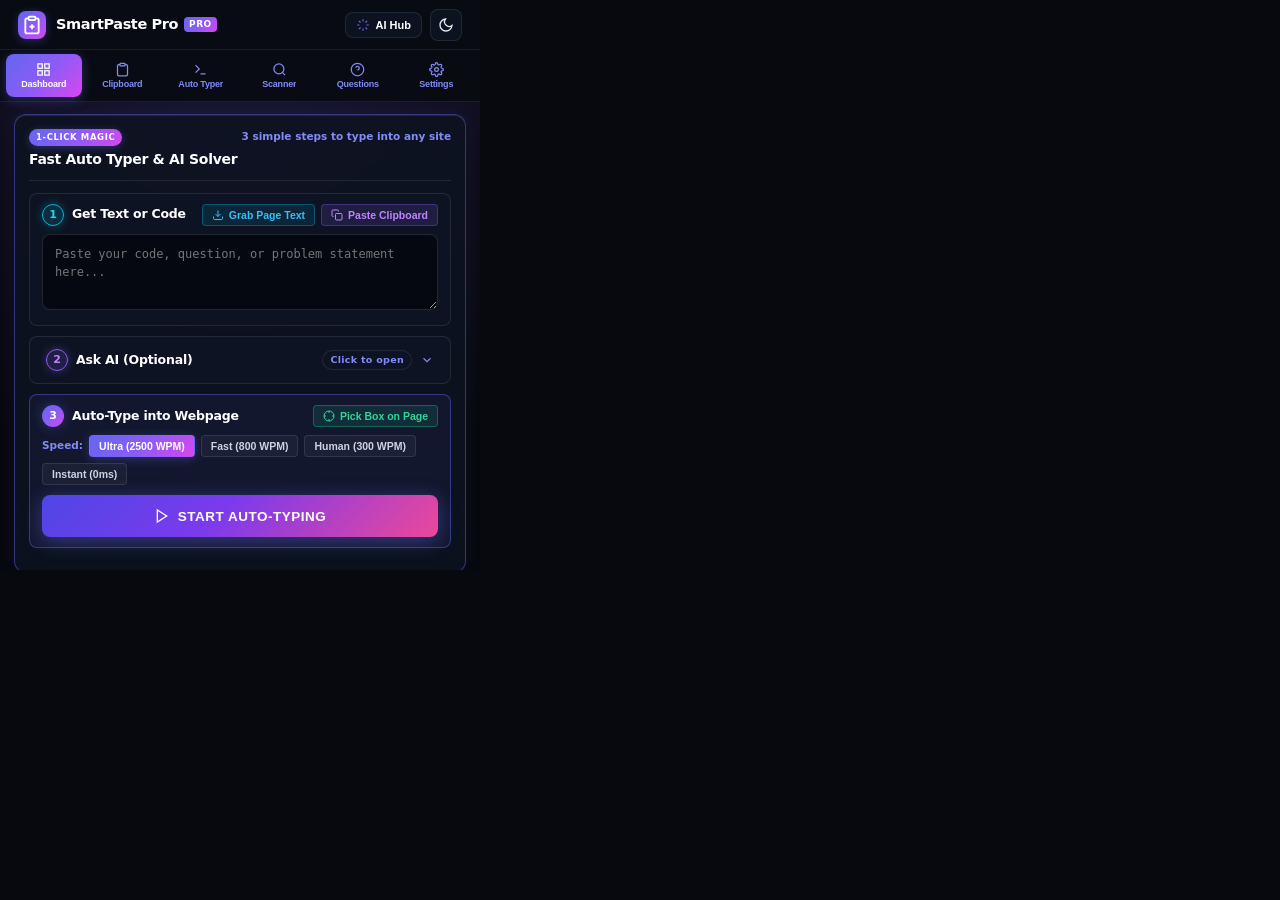
==== popup/popup.html @ 09a531d9 "style: complete UI color overhaul eliminating dull gray with luxury obsidian & cyberpunk glass" ====
<!DOCTYPE html>
<html lang="en" data-theme="dark">
<head>
  <meta charset="UTF-8">
  <meta name="viewport" content="width=device-width, initial-scale=1.0">
  <title>SmartPaste Pro</title>
  <link rel="stylesheet" href="popup.css">
</head>
<body>
  <div class="app-container">
    <!-- Header -->
    <header class="app-header">
      <div class="header-brand">
        <div class="brand-icon">
          <svg width="20" height="20" viewBox="0 0 24 24" fill="none" stroke="currentColor" stroke-width="2">
            <path d="M16 4h2a2 2 0 0 1 2 2v14a2 2 0 0 1-2 2H6a2 2 0 0 1-2-2V6a2 2 0 0 1 2-2h2"/>
            <rect x="8" y="2" width="8" height="4" rx="1" ry="1"/>
            <line x1="12" y1="11" x2="12" y2="17"/>
            <line x1="9" y1="14" x2="15" y2="14"/>
          </svg>
        </div>
        <span class="brand-name">SmartPaste Pro</span>
      </div>
      <div class="header-right-actions">
        <button class="ai-hub-header-btn" id="headerAIBtn" title="AI Assistant (ChatGPT · Claude · Gemini)">
          <svg width="14" height="14" viewBox="0 0 24 24" fill="none" stroke="currentColor" stroke-width="2">
            <path d="M12 2v4M12 18v4M4.93 4.93l2.83 2.83M16.24 16.24l2.83 2.83M2 12h4M18 12h4M4.93 19.07l2.83-2.83M16.24 7.76l2.83-2.83"/>
          </svg>
          <span>AI Hub</span>
        </button>
        <button class="theme-toggle" id="themeToggle" title="Toggle theme">
          <svg class="icon-moon" width="16" height="16" viewBox="0 0 24 24" fill="none" stroke="currentColor" stroke-width="2">
            <path d="M21 12.79A9 9 0 1 1 11.21 3 7 7 0 0 0 21 12.79z"/>
          </svg>
          <svg class="icon-sun" width="16" height="16" viewBox="0 0 24 24" fill="none" stroke="currentColor" stroke-width="2" style="display:none">
            <circle cx="12" cy="12" r="5"/><line x1="12" y1="1" x2="12" y2="3"/><line x1="12" y1="21" x2="12" y2="23"/>
            <line x1="4.22" y1="4.22" x2="5.64" y2="5.64"/><line x1="18.36" y1="18.36" x2="19.78" y2="19.78"/>
            <line x1="1" y1="12" x2="3" y2="12"/><line x1="21" y1="12" x2="23" y2="12"/>
            <line x1="4.22" y1="19.78" x2="5.64" y2="18.36"/><line x1="18.36" y1="5.64" x2="19.78" y2="4.22"/>
          </svg>
        </button>
      </div>
    </header>

    <!-- Navigation -->
    <nav class="app-nav">
      <button class="nav-btn active" data-section="dashboard">
        <svg width="16" height="16" viewBox="0 0 24 24" fill="none" stroke="currentColor" stroke-width="2">
          <rect x="3" y="3" width="7" height="7"/><rect x="14" y="3" width="7" height="7"/>
          <rect x="14" y="14" width="7" height="7"/><rect x="3" y="14" width="7" height="7"/>
        </svg>
        <span>Dashboard</span>
      </button>
      <button class="nav-btn" data-section="clipboard">
        <svg width="16" height="16" viewBox="0 0 24 24" fill="none" stroke="currentColor" stroke-width="2">
          <path d="M16 4h2a2 2 0 0 1 2 2v14a2 2 0 0 1-2 2H6a2 2 0 0 1-2-2V6a2 2 0 0 1 2-2h2"/>
          <rect x="8" y="2" width="8" height="4" rx="1" ry="1"/>
        </svg>
        <span>Clipboard</span>
      </button>
      <button class="nav-btn" data-section="typing">
        <svg width="16" height="16" viewBox="0 0 24 24" fill="none" stroke="currentColor" stroke-width="2">
          <polyline points="4 17 10 11 4 5"/><line x1="12" y1="19" x2="20" y2="19"/>
        </svg>
        <span>Auto Typer</span>
      </button>
      <button class="nav-btn" data-section="scanner">
        <svg width="16" height="16" viewBox="0 0 24 24" fill="none" stroke="currentColor" stroke-width="2">
          <circle cx="11" cy="11" r="8"/><line x1="21" y1="21" x2="16.65" y2="16.65"/>
        </svg>
        <span>Scanner</span>
      </button>
      <button class="nav-btn" data-section="questions">
        <svg width="16" height="16" viewBox="0 0 24 24" fill="none" stroke="currentColor" stroke-width="2">
          <circle cx="12" cy="12" r="10"/>
          <path d="M9.09 9a3 3 0 0 1 5.83 1c0 2-3 3-3 3"/><line x1="12" y1="17" x2="12.01" y2="17"/>
        </svg>
        <span>Questions</span>
      </button>
      <button class="nav-btn" data-section="settings">
        <svg width="16" height="16" viewBox="0 0 24 24" fill="none" stroke="currentColor" stroke-width="2">
          <circle cx="12" cy="12" r="3"/>
          <path d="M19.4 15a1.65 1.65 0 0 0 .33 1.82l.06.06a2 2 0 0 1 0 2.83 2 2 0 0 1-2.83 0l-.06-.06a1.65 1.65 0 0 0-1.82-.33 1.65 1.65 0 0 0-1 1.51V21a2 2 0 0 1-2 2 2 2 0 0 1-2-2v-.09A1.65 1.65 0 0 0 9 19.4a1.65 1.65 0 0 0-1.82.33l-.06.06a2 2 0 0 1-2.83 0 2 2 0 0 1 0-2.83l.06-.06A1.65 1.65 0 0 0 4.68 15a1.65 1.65 0 0 0-1.51-1H3a2 2 0 0 1-2-2 2 2 0 0 1 2-2h.09A1.65 1.65 0 0 0 4.6 9a1.65 1.65 0 0 0-.33-1.82l-.06-.06a2 2 0 0 1 0-2.83 2 2 0 0 1 2.83 0l.06.06A1.65 1.65 0 0 0 9 4.68a1.65 1.65 0 0 0 1-1.51V3a2 2 0 0 1 2-2 2 2 0 0 1 2 2v.09a1.65 1.65 0 0 0 1 1.51 1.65 1.65 0 0 0 1.82-.33l.06-.06a2 2 0 0 1 2.83 0 2 2 0 0 1 0 2.83l-.06.06A1.65 1.65 0 0 0 19.4 9a1.65 1.65 0 0 0 1.51 1H21a2 2 0 0 1 2 2 2 2 0 0 1-2 2h-.09a1.65 1.65 0 0 0-1.51 1z"/>
        </svg>
        <span>Settings</span>
      </button>
    </nav>

    <!-- Main Content -->
    <main class="app-main">

      <!-- ─── DASHBOARD ─── -->
      <section class="section active" id="section-dashboard">
        <!-- ─── 1-CLICK MAGIC WORKFLOW ─── -->
        <div class="card easy-flow-card">
          <div class="easy-flow-header">
            <div class="easy-flow-title">
              <span class="easy-flow-badge">1-CLICK MAGIC</span>
              <h3>Fast Auto Typer &amp; AI Solver</h3>
            </div>
            <span class="easy-flow-hint">3 simple steps to type into any site</span>
          </div>

          <!-- STEP 1: INPUT -->
          <div class="easy-step">
            <div class="easy-step-top">
              <div class="easy-step-label">
                <span class="easy-step-num easy-step-num--1">1</span>
                <span class="easy-step-heading">Get Text or Code</span>
              </div>
              <div class="easy-step-tools">
                <button type="button" class="btn-step-tool btn-step-tool--grab" id="easyGrabBtn" title="Grab question or selected text from webpage">
                  <svg width="12" height="12" viewBox="0 0 24 24" fill="none" stroke="currentColor" stroke-width="2">
                    <path d="M21 15v4a2 2 0 0 1-2 2H5a2 2 0 0 1-2-2v-4"/><polyline points="7 10 12 15 17 10"/><line x1="12" y1="15" x2="12" y2="3"/>
                  </svg>
                  <span>Grab Page Text</span>
                </button>
                <button type="button" class="btn-step-tool btn-step-tool--paste" id="easyPasteClipBtn" title="Paste text from clipboard">
                  <svg width="12" height="12" viewBox="0 0 24 24" fill="none" stroke="currentColor" stroke-width="2">
                    <rect x="9" y="9" width="13" height="13" rx="2" ry="2"/><path d="M5 15H4a2 2 0 0 1-2-2V4a2 2 0 0 1 2-2h9a2 2 0 0 1 2 2v1"/>
                  </svg>
                  <span>Paste Clipboard</span>
                </button>
              </div>
            </div>
            <textarea class="textarea easy-flow-textarea" id="easyTextInput" placeholder="Paste your code, question, or problem statement here..." rows="3"></textarea>
          </div>

          <!-- STEP 2: AI (OPTIONAL) -->
          <div class="easy-step easy-step--collapsible" id="easyStepAI">
            <div class="easy-step-top easy-step-toggle" id="easyAiToggleBtn" title="Click to show or hide AI Solver">
              <div class="easy-step-label">
                <span class="easy-step-num easy-step-num--2">2</span>
                <span class="easy-step-heading">Ask AI (Optional)</span>
              </div>
              <div class="easy-step-right-tools">
                <span class="easy-ai-status-pill" id="easyAiStatusPill">Click to open</span>
                <svg class="easy-chevron" id="easyAiChevron" width="14" height="14" viewBox="0 0 24 24" fill="none" stroke="currentColor" stroke-width="2">
                  <polyline points="6 9 12 15 18 9"/>
                </svg>
              </div>
            </div>
            <div class="easy-ai-body" id="easyAiBody" style="display:none">
              <div class="easy-ai-providers-row">
                <span class="easy-ai-label">Select AI:</span>
                <div class="easy-ai-providers">
                  <button type="button" class="easy-provider-pill active" data-provider="gemini">Gemini</button>
                  <button type="button" class="easy-provider-pill" data-provider="chatgpt">ChatGPT</button>
                  <button type="button" class="easy-provider-pill" data-provider="claude">Claude</button>
                </div>
              </div>
              <div class="easy-ai-actions">
                <button type="button" class="btn-easy-ai" id="easyAiSolveBtn">
                  <svg width="13" height="13" viewBox="0 0 24 24" fill="none" stroke="currentColor" stroke-width="2">
                    <path d="M12 2v4M12 18v4M4.93 4.93l2.83 2.83M16.24 16.24l2.83 2.83M2 12h4M18 12h4M4.93 19.07l2.83-2.83M16.24 7.76l2.83-2.83"/>
                  </svg>
                  <span>Solve Question / Fix Code</span>
                </button>
                <button type="button" class="btn-easy-ai-web" id="easyAiWebBtn" title="Open AI web portal in new tab">
                  <span>Open Web AI</span>
                </button>
              </div>
              <div class="easy-ai-key-inline" id="easyAiKeyInline" style="display:none">
                <input type="password" class="input input--sm" id="easyInlineKeyInput" placeholder="Paste Gemini API key (AQ... or AIza...)">
                <button type="button" class="btn btn--sm btn--primary" id="easySaveInlineKeyBtn">Save Key</button>
              </div>
              <div class="easy-ai-result-box" id="easyAiResultBox" style="display:none">
                <div class="easy-ai-result-bar">
                  <span class="badge badge--code" id="easyAiProviderTag">Gemini</span>
                  <div class="header-actions">
                    <button type="button" class="clip-btn clip-btn--primary" id="easyUseAiResultBtn">Use for Typing</button>
                    <button type="button" class="clip-btn" id="easyCopyAiBtn">Copy</button>
                  </div>
                </div>
                <div class="easy-ai-result-text" id="easyAiResultText"></div>
              </div>
            </div>
          </div>

          <!-- STEP 3: TYPE -->
          <div class="easy-step easy-step--final">
            <div class="easy-step-top">
              <div class="easy-step-label">
                <span class="easy-step-num easy-step-num--3 easy-step-num--glow">3</span>
                <span class="easy-step-heading">Auto-Type into Webpage</span>
              </div>
              <button type="button" class="btn-step-tool btn-step-tool--pick" id="easyPickTargetBtn" title="Click any input box or editor on the webpage to target it">
                <svg width="12" height="12" viewBox="0 0 24 24" fill="none" stroke="currentColor" stroke-width="2">
                  <circle cx="12" cy="12" r="10"/>
                  <line x1="22" y1="12" x2="18" y2="12"/><line x1="6" y1="12" x2="2" y2="12"/>
                  <line x1="12" y1="6" x2="12" y2="2"/><line x1="12" y1="22" x2="12" y2="18"/>
                </svg>
                <span>Pick Box on Page</span>
              </button>
            </div>
            <div class="easy-speed-selector">
              <span class="easy-speed-title">Speed:</span>
              <button type="button" class="easy-speed-btn active" data-speed="2500" data-mode="character">Ultra (2500 WPM)</button>
              <button type="button" class="easy-speed-btn" data-speed="800" data-mode="character">Fast (800 WPM)</button>
              <button type="button" class="easy-speed-btn" data-speed="300" data-mode="character">Human (300 WPM)</button>
              <button type="button" class="easy-speed-btn" data-speed="instant" data-mode="instant">Instant (0ms)</button>
            </div>
            <div class="easy-start-actions">
              <button type="button" class="btn-easy-start" id="easyStartTypingBtn">
                <svg width="16" height="16" viewBox="0 0 24 24" fill="none" stroke="currentColor" stroke-width="2">
                  <polygon points="5 3 19 12 5 21 5 3"/>
                </svg>
                <span>START AUTO-TYPING</span>
              </button>
              <button type="button" class="btn-easy-stop" id="easyStopTypingBtn" style="display:none">
                <svg width="15" height="15" viewBox="0 0 24 24" fill="none" stroke="currentColor" stroke-width="2">
                  <rect x="6" y="6" width="12" height="12" rx="2" ry="2"/>
                </svg>
                <span>STOP</span>
              </button>
            </div>
            <div class="easy-progress-bar-wrap" id="easyProgressWrap" style="display:none">
              <div class="easy-progress-track">
                <div class="easy-progress-bar" id="easyProgressBar"></div>
              </div>
              <div class="easy-progress-meta">
                <span id="easyProgressStatus">Typing in progress...</span>
                <span id="easyProgressPercent">0%</span>
              </div>
            </div>
          </div>
        </div>

        <!-- Collapsible / Mini Guide -->
        <div class="card guide-card">
          <div class="card-header guide-header">
            <span>Quick Guide</span>
            <span class="badge badge--code">Easy</span>
          </div>
          <div class="guide-steps">
            <div class="guide-item">
              <span class="guide-dot">1</span>
              <span>Click into your code editor or input box on the page first.</span>
            </div>
            <div class="guide-item">
              <span class="guide-dot">2</span>
              <span>Open SmartPaste Pro, paste code or ask AI to solve it.</span>
            </div>
            <div class="guide-item">
              <span class="guide-dot">3</span>
              <span>Click <strong>START AUTO-TYPING</strong>. It auto-types into your editor!</span>
            </div>
          </div>
        </div>

        <div class="stats-grid">
          <div class="stat-card">
            <div class="stat-icon stat-icon--blue">
              <svg width="20" height="20" viewBox="0 0 24 24" fill="none" stroke="currentColor" stroke-width="2">
                <path d="M16 4h2a2 2 0 0 1 2 2v14a2 2 0 0 1-2 2H6a2 2 0 0 1-2-2V6a2 2 0 0 1 2-2h2"/><rect x="8" y="2" width="8" height="4" rx="1" ry="1"/>
              </svg>
            </div>
            <div class="stat-info">
              <div class="stat-value" id="stat-saved">0</div>
              <div class="stat-label">Saved Items</div>
            </div>
          </div>
          <div class="stat-card">
            <div class="stat-icon stat-icon--green">
              <svg width="20" height="20" viewBox="0 0 24 24" fill="none" stroke="currentColor" stroke-width="2">
                <circle cx="11" cy="11" r="8"/><line x1="21" y1="21" x2="16.65" y2="16.65"/>
              </svg>
            </div>
            <div class="stat-info">
              <div class="stat-value" id="stat-scanned">0</div>
              <div class="stat-label">Pages Scanned</div>
            </div>
          </div>
          <div class="stat-card">
            <div class="stat-icon stat-icon--purple">
              <svg width="20" height="20" viewBox="0 0 24 24" fill="none" stroke="currentColor" stroke-width="2">
                <circle cx="12" cy="12" r="10"/>
                <path d="M9.09 9a3 3 0 0 1 5.83 1c0 2-3 3-3 3"/><line x1="12" y1="17" x2="12.01" y2="17"/>
              </svg>
            </div>
            <div class="stat-info">
              <div class="stat-value" id="stat-questions">0</div>
              <div class="stat-label">Questions</div>
            </div>
          </div>
          <div class="stat-card">
            <div class="stat-icon stat-icon--orange">
              <svg width="20" height="20" viewBox="0 0 24 24" fill="none" stroke="currentColor" stroke-width="2">
                <polyline points="4 17 10 11 4 5"/><line x1="12" y1="19" x2="20" y2="19"/>
              </svg>
            </div>
            <div class="stat-info">
              <div class="stat-value" id="stat-typing">0</div>
              <div class="stat-label">Typing Sessions</div>
            </div>
          </div>
        </div>

        <div class="card">
          <div class="card-header">Quick Actions</div>
          <div class="quick-actions">
            <button class="action-btn action-btn--primary" id="qa-captureClipboard">
              <svg width="16" height="16" viewBox="0 0 24 24" fill="none" stroke="currentColor" stroke-width="2">
                <rect x="9" y="9" width="13" height="13" rx="2" ry="2"/>
                <path d="M5 15H4a2 2 0 0 1-2-2V4a2 2 0 0 1 2-2h9a2 2 0 0 1 2 2v1"/>
              </svg>
              Capture Clipboard
            </button>
            <button class="action-btn action-btn--secondary" id="qa-scanPage">
              <svg width="16" height="16" viewBox="0 0 24 24" fill="none" stroke="currentColor" stroke-width="2">
                <circle cx="11" cy="11" r="8"/><line x1="21" y1="21" x2="16.65" y2="16.65"/>
              </svg>
              Scan Page
            </button>
            <button class="action-btn action-btn--secondary" id="qa-extractQuestions">
              <svg width="16" height="16" viewBox="0 0 24 24" fill="none" stroke="currentColor" stroke-width="2">
                <circle cx="12" cy="12" r="10"/><path d="M9.09 9a3 3 0 0 1 5.83 1c0 2-3 3-3 3"/><line x1="12" y1="17" x2="12.01" y2="17"/>
              </svg>
              Extract Questions
            </button>
            <button class="action-btn action-btn--secondary" id="qa-openTyping">
              <svg width="16" height="16" viewBox="0 0 24 24" fill="none" stroke="currentColor" stroke-width="2">
                <polyline points="4 17 10 11 4 5"/><line x1="12" y1="19" x2="20" y2="19"/>
              </svg>
              Open Typing Engine
            </button>
          </div>
        </div>

        <div class="card ai-card" id="aiAssistantCard">
          <div class="card-header">
            <span>AI Intelligence Hub</span>
            <span class="badge badge--code" id="activeAIProviderLabel">ChatGPT · Claude · Gemini</span>
          </div>
          <div class="ai-provider-selector">
            <button type="button" class="ai-provider-pill active" data-ai-provider="chatgpt">ChatGPT</button>
            <button type="button" class="ai-provider-pill" data-ai-provider="claude">Claude</button>
            <button type="button" class="ai-provider-pill" data-ai-provider="gemini">Gemini</button>
          </div>
          <div class="ai-prompt-box">
            <textarea class="textarea ai-textarea" id="aiPrompt" placeholder="Ask AI to solve a question, summarize, or fix code..." rows="3"></textarea>
          </div>
          <div class="ai-quick-prompts">
            <button type="button" class="ai-chip" data-ai-task="solve">Solve Question</button>
            <button type="button" class="ai-chip" data-ai-task="explain">Explain Code</button>
            <button type="button" class="ai-chip" data-ai-task="summarize">Summarize</button>
            <button type="button" class="ai-chip" data-ai-task="humanize">Humanize</button>
          </div>
          <div class="ai-actions-row">
            <button type="button" class="btn btn--primary" id="aiRunBtn">
              <svg width="13" height="13" viewBox="0 0 24 24" fill="none" stroke="currentColor" stroke-width="2"><polygon points="5 3 19 12 5 21 5 3"/></svg>
              Generate
            </button>
            <button type="button" class="btn btn--secondary btn--sm" id="aiWebBtn" title="Open selected provider in web browser">
              Open Web
            </button>
            <button type="button" class="btn btn--secondary btn--sm" id="aiLoadClipBtn" title="Load latest clipboard into prompt">
              Load Clip
            </button>
          </div>
          <div class="ai-response-wrap" id="aiResponseWrap" style="display:none">
            <div class="ai-response-header">
              <span class="ai-response-badge" id="aiProviderBadge">AI Result</span>
              <div class="header-actions">
                <button type="button" class="clip-btn clip-btn--primary" id="aiCopyBtn">Copy</button>
                <button type="button" class="clip-btn" id="aiSendToTypingBtn">&#8594; Typing</button>
                <button type="button" class="clip-btn" id="aiSaveClipBtn">Save</button>
              </div>
            </div>
            <div class="ai-response-content" id="aiResponseContent"></div>
          </div>
        </div>

        <div class="card" id="recentActivity">
          <div class="card-header">Recent Activity</div>
          <div class="activity-list" id="activityList">
            <div class="empty-state">No recent activity. Start by capturing some text!</div>
          </div>
        </div>
      </section>

      <!-- ─── CLIPBOARD ─── -->
      <section class="section" id="section-clipboard">
        <div class="section-header">
          <h2>Smart Clipboard</h2>
          <div class="header-actions">
            <button class="icon-btn" id="captureClipboardBtn" title="Capture current clipboard">
              <svg width="16" height="16" viewBox="0 0 24 24" fill="none" stroke="currentColor" stroke-width="2">
                <rect x="9" y="9" width="13" height="13" rx="2" ry="2"/>
                <path d="M5 15H4a2 2 0 0 1-2-2V4a2 2 0 0 1 2-2h9a2 2 0 0 1 2 2v1"/>
              </svg>
            </button>
            <button class="icon-btn icon-btn--danger" id="clearClipboardBtn" title="Clear all">
              <svg width="16" height="16" viewBox="0 0 24 24" fill="none" stroke="currentColor" stroke-width="2">
                <polyline points="3 6 5 6 21 6"/><path d="M19 6v14a2 2 0 0 1-2 2H7a2 2 0 0 1-2-2V6m3 0V4a1 1 0 0 1 1-1h4a1 1 0 0 1 1 1v2"/>
              </svg>
            </button>
          </div>
        </div>

        <div class="toolbar">
          <input type="text" class="search-input" id="clipboardSearch" placeholder="Search saved content...">
          <select class="select-input" id="categoryFilter">
            <option value="all">All Categories</option>
            <option value="question">Questions</option>
            <option value="answer">Answers</option>
            <option value="paragraph">Paragraphs</option>
            <option value="code">Source Code</option>
            <option value="note">Notes</option>
            <option value="article">Articles</option>
            <option value="general">General Text</option>
          </select>
        </div>

        <div class="clipboard-list" id="clipboardList">
          <div class="empty-state">No saved items. Capture text from your clipboard or right-click selected text.</div>
        </div>

        <button class="btn btn--secondary btn--full" id="addManualClipboard">
          <svg width="16" height="16" viewBox="0 0 24 24" fill="none" stroke="currentColor" stroke-width="2">
            <line x1="12" y1="5" x2="12" y2="19"/><line x1="5" y1="12" x2="19" y2="12"/>
          </svg>
          Add Text Manually
        </button>

        <!-- Manual add modal overlay -->
        <div class="modal-overlay" id="manualAddModal" style="display:none">
          <div class="modal">
            <div class="modal-header">
              <h3>Add Text Manually</h3>
              <button class="icon-btn" id="closeManualModal">&#x2715;</button>
            </div>
            <textarea class="textarea" id="manualText" placeholder="Paste or type text here..." rows="6"></textarea>
            <div class="form-row">
              <input type="text" class="input" id="manualLabel" placeholder="Label (optional)">
              <select class="select-input" id="manualCategory">
                <option value="general">General Text</option>
                <option value="question">Question</option>
                <option value="answer">Answer</option>
                <option value="paragraph">Paragraph</option>
                <option value="code">Source Code</option>
                <option value="note">Note</option>
                <option value="article">Article</option>
              </select>
            </div>
            <div class="modal-actions">
              <button class="btn btn--secondary" id="cancelManualModal">Cancel</button>
              <button class="btn btn--primary" id="saveManualModal">Save</button>
            </div>
          </div>
        </div>
      </section>

      <!-- ─── SMART PASTE ─── -->
      <section class="section" id="section-paste">
        <div class="section-header">
          <h2>Smart Paste</h2>
        </div>

        <div class="card">
          <div class="card-header">Paste &amp; Analyze</div>
          <textarea class="textarea" id="pasteInput" placeholder="Paste or type content here to analyze..." rows="6"></textarea>
          <div class="btn-group">
            <button class="btn btn--primary" id="analyzeBtn">Analyze</button>
            <button class="btn btn--secondary" id="cleanTextBtn">Clean Text</button>
            <button class="btn btn--secondary" id="formatTextBtn">Format Text</button>
            <button class="btn btn--secondary" id="extractQBtn">Extract Questions</button>
            <button class="btn btn--secondary" id="extractParasBtn">Extract Paragraphs</button>
          </div>
        </div>

        <div class="card" id="pasteAnalysisCard" style="display:none">
          <div class="card-header">
            Analysis Result
            <span class="badge" id="pasteCategory">&#8211;</span>
          </div>
          <div class="paste-stats">
            <span id="pasteCharCount">0 chars</span>
            <span>&#183;</span>
            <span id="pasteWordCount">0 words</span>
            <span>&#183;</span>
            <span id="pasteLineCount">0 lines</span>
            <span>&#183;</span>
            <span id="pasteParagraphCount">0 paragraphs</span>
          </div>
          <div class="paste-preview" id="pastePreview"></div>
          <div class="btn-group">
            <button class="btn btn--primary" id="savePasteBtn">Save</button>
            <button class="btn btn--secondary" id="copyPasteBtn">Copy</button>
            <button class="btn btn--secondary" id="exportPasteBtn">Export</button>
            <button class="btn btn--secondary" id="sendToTypingBtn">Send to Typing Engine</button>
          </div>
        </div>

        <div class="card" id="pasteQuestionsCard" style="display:none">
          <div class="card-header">Extracted Questions <span class="badge" id="extractedQCount">0</span></div>
          <div class="questions-list" id="pasteQuestionsList"></div>
        </div>
      </section>

      <!-- ─── SCANNER ─── -->
      <section class="section" id="section-scanner">
        <div class="section-header">
          <h2>Website Scanner</h2>
        </div>

        <div class="card scan-hero">
          <div class="scan-icon">
            <svg width="40" height="40" viewBox="0 0 24 24" fill="none" stroke="currentColor" stroke-width="1.5">
              <circle cx="11" cy="11" r="8"/><line x1="21" y1="21" x2="16.65" y2="16.65"/>
            </svg>
          </div>
          <p class="scan-desc">Scan the current webpage to extract content, headings, questions, and more.</p>
          <button class="btn btn--primary btn--lg" id="scanPageBtn">
            <svg width="18" height="18" viewBox="0 0 24 24" fill="none" stroke="currentColor" stroke-width="2">
              <circle cx="11" cy="11" r="8"/><line x1="21" y1="21" x2="16.65" y2="16.65"/>
            </svg>
            Scan Current Page
          </button>
          <div class="scan-status" id="scanStatus"></div>
        </div>

        <div id="scanResults" style="display:none">
          <div class="card">
            <div class="card-header">
              Page Info
              <div class="header-actions">
                <button class="btn btn--sm btn--secondary" id="saveScanBtn">Save Scan</button>
                <button class="btn btn--sm btn--secondary" id="exportScanBtn">Export</button>
              </div>
            </div>
            <div class="page-info">
              <div class="info-row"><span class="info-label">Title:</span><span id="scanTitle" class="info-value">&#8211;</span></div>
              <div class="info-row"><span class="info-label">Domain:</span><span id="scanDomain" class="info-value">&#8211;</span></div>
              <div class="info-row"><span class="info-label">Words:</span><span id="scanWordCount" class="info-value">&#8211;</span></div>
              <div class="info-row"><span class="info-label">Headings:</span><span id="scanHeadingsCount" class="info-value">&#8211;</span></div>
              <div class="info-row"><span class="info-label">Questions:</span><span id="scanQuestionsCount" class="info-value">&#8211;</span></div>
            </div>
          </div>

          <div class="card">
            <div class="card-header">
              Headings
              <button class="btn btn--sm btn--secondary" id="copyHeadingsBtn">Copy All</button>
            </div>
            <div class="result-list" id="headingsList"></div>
          </div>

          <div class="card">
            <div class="card-header">
              Paragraphs
              <button class="btn btn--sm btn--secondary" id="copyParagraphsBtn">Copy All</button>
            </div>
            <div class="result-list" id="paragraphsList"></div>
          </div>

          <div class="card">
            <div class="card-header">
              Code Blocks
              <button class="btn btn--sm btn--secondary" id="copyCodeBtn">Copy All</button>
            </div>
            <div class="result-list" id="codeBlocksList"></div>
          </div>
        </div>
      </section>

      <!-- ─── QUESTIONS ─── -->
      <section class="section" id="section-questions">
        <div class="section-header">
          <h2>Question Extractor</h2>
          <div class="header-actions">
            <button class="btn btn--sm btn--primary" id="extractFromPageBtn">Extract from Page</button>
          </div>
        </div>

        <div class="toolbar">
          <input type="text" class="search-input" id="questionSearch" placeholder="Search questions...">
          <button class="btn btn--sm btn--secondary" id="copyAllQuestionsBtn">Copy All</button>
          <button class="btn btn--sm btn--secondary" id="saveAllQuestionsBtn">Save All</button>
          <button class="btn btn--sm btn--secondary" id="exportQuestionsBtn">Export</button>
        </div>

        <div class="questions-container" id="questionsContainer">
          <div class="empty-state">No questions extracted yet. Use "Extract from Page" or scan a page.</div>
        </div>
      </section>

      <!-- ─── TYPING ENGINE ─── -->
      <section class="section" id="section-typing">
        <div class="section-header">
          <h2>Typing Engine</h2>
          <span class="badge badge--code" id="speedTag">Ultra Fast</span>
        </div>

        <div class="card">
          <div class="card-header">
            <span>Text to Type</span>
            <span class="typing-word-badge" id="typingWordCountDisplay">0 words</span>
          </div>
          <div class="saved-loader-wrap">
            <select class="select-input select--full" id="savedClipSelector">
              <option value="">Load from Saved Clipboard Items...</option>
            </select>
          </div>
          <textarea class="textarea" id="typingText" placeholder="Enter, paste, or select text from your saved clipboard items to type into any webpage field..." rows="5"></textarea>
          <div class="typing-char-count"><span id="typingCharCount">0</span> characters</div>
        </div>

        <div class="card">
          <div class="card-header">Speed Presets</div>
          <div class="speed-presets-grid">
            <button type="button" class="preset-btn" data-preset="normal">Normal<span class="preset-val">60 WPM</span></button>
            <button type="button" class="preset-btn" data-preset="fast">Fast<span class="preset-val">180 WPM</span></button>
            <button type="button" class="preset-btn" data-preset="ultra">Ultra<span class="preset-val">500 WPM</span></button>
            <button type="button" class="preset-btn" data-preset="extreme">Extreme<span class="preset-val">1000 WPM</span></button>
            <button type="button" class="preset-btn" data-preset="turbo">Turbo<span class="preset-val">2500 WPM</span></button>
            <button type="button" class="preset-btn preset-btn--instant" data-preset="instant">Instant<span class="preset-val">0 ms Delay</span></button>
          </div>
        </div>

        <div class="card">
          <div class="card-header">Typing Mode</div>
          <div class="mode-selector mode-selector--five">
            <label class="mode-option">
              <input type="radio" name="typingMode" value="character" checked>
              <span class="mode-label">
                <span class="mode-name">Character</span>
                <span class="mode-desc">Char by char</span>
              </span>
            </label>
            <label class="mode-option">
              <input type="radio" name="typingMode" value="word">
              <span class="mode-label">
                <span class="mode-name">Word</span>
                <span class="mode-desc">Word by word</span>
              </span>
            </label>
            <label class="mode-option">
              <input type="radio" name="typingMode" value="line">
              <span class="mode-label">
                <span class="mode-name">Line</span>
                <span class="mode-desc">Line by line</span>
              </span>
            </label>
            <label class="mode-option">
              <input type="radio" name="typingMode" value="paragraph">
              <span class="mode-label">
                <span class="mode-name">Paragraph</span>
                <span class="mode-desc">Full paragraph</span>
              </span>
            </label>
            <label class="mode-option">
              <input type="radio" name="typingMode" value="instant">
              <span class="mode-label">
                <span class="mode-name">Instant</span>
                <span class="mode-desc">All at once</span>
              </span>
            </label>
          </div>
        </div>

        <div class="card">
          <div class="card-header">Speed Configuration</div>
          <div class="speed-config">
            <div class="speed-row">
              <label>Speed (WPM)</label>
              <div class="slider-container">
                <input type="range" id="typingSpeedSlider" min="10" max="2500" step="10" value="60" class="slider">
                <span class="slider-value" id="typingSpeedValue">60</span>
              </div>
            </div>
            <div class="speed-row">
              <label>Min Delay (ms)</label>
              <input type="number" class="input input--sm" id="minDelay" value="30" min="0" max="2000">
            </div>
            <div class="speed-row">
              <label>Max Delay (ms)</label>
              <input type="number" class="input input--sm" id="maxDelay" value="120" min="0" max="5000">
            </div>
            <div class="speed-row">
              <label>Fixed Speed</label>
              <label class="toggle">
                <input type="checkbox" id="fixedSpeed">
                <span class="toggle-slider"></span>
              </label>
            </div>
            <div class="speed-row">
              <label>Pause Duration (ms)</label>
              <input type="number" class="input input--sm" id="pauseDuration" value="500" min="0" max="10000">
            </div>
          </div>
        </div>

        <div class="card">
          <div class="card-header">Target Field</div>
          <div class="target-section">
            <button class="btn btn--secondary btn--full" id="detectFieldsBtn">
              <svg width="16" height="16" viewBox="0 0 24 24" fill="none" stroke="currentColor" stroke-width="2">
                <circle cx="11" cy="11" r="8"/><line x1="21" y1="21" x2="16.65" y2="16.65"/>
              </svg>
              Detect Input Fields on Page
            </button>
            <div class="fields-list" id="fieldsList">
              <div class="empty-state">Click "Detect Input Fields" to find text inputs on the current page.</div>
            </div>
          </div>
        </div>

        <div class="card" id="typingConfirmCard" style="display:none">
          <div class="card-header">Ready to Type</div>
          <div class="confirm-info">
            <div class="info-row"><span class="info-label">Target:</span><span id="confirmTarget" class="info-value">&#8211;</span></div>
            <div class="info-row"><span class="info-label">Mode:</span><span id="confirmMode" class="info-value">&#8211;</span></div>
            <div class="info-row"><span class="info-label">Speed:</span><span id="confirmSpeed" class="info-value">&#8211;</span></div>
            <div class="info-row"><span class="info-label">Characters:</span><span id="confirmChars" class="info-value">&#8211;</span></div>
          </div>
          <div class="warning-box">
            <svg width="16" height="16" viewBox="0 0 24 24" fill="none" stroke="currentColor" stroke-width="2">
              <path d="M10.29 3.86L1.82 18a2 2 0 0 0 1.71 3h16.94a2 2 0 0 0 1.71-3L13.71 3.86a2 2 0 0 0-3.42 0z"/>
              <line x1="12" y1="9" x2="12" y2="13"/><line x1="12" y1="17" x2="12.01" y2="17"/>
            </svg>
            Text will be typed into the selected field. Do not use on CAPTCHA, authentication, or restricted systems.
          </div>
          <button class="btn btn--primary btn--full" id="startTypingBtn">
            <svg width="16" height="16" viewBox="0 0 24 24" fill="none" stroke="currentColor" stroke-width="2">
              <polygon points="5 3 19 12 5 21 5 3"/>
            </svg>
            Confirm &amp; Start Typing
          </button>
        </div>

        <div class="card" id="typingProgressCard" style="display:none">
          <div class="card-header">Typing Progress</div>
          <div class="progress-container">
            <div class="progress-bar-wrap">
              <div class="progress-bar" id="typingProgressBar" style="width:0%"></div>
            </div>
            <span class="progress-pct" id="typingProgressPct">0%</span>
          </div>
          <div class="typing-live-stats">
            <div class="live-stat"><span class="live-stat-value" id="liveCharsTyped">0</span><span class="live-stat-label">Chars</span></div>
            <div class="live-stat"><span class="live-stat-value" id="liveWordsTyped">0</span><span class="live-stat-label">Words</span></div>
            <div class="live-stat"><span class="live-stat-value" id="liveSpeed">0</span><span class="live-stat-label">CPM</span></div>
            <div class="live-stat"><span class="live-stat-value" id="liveETA">&#8211;</span><span class="live-stat-label">ETA</span></div>
          </div>
          <div class="typing-status-badge" id="typingStatusBadge">Idle</div>
          <div class="typing-controls">
            <button class="btn btn--secondary" id="pauseTypingBtn" disabled>
              <svg width="14" height="14" viewBox="0 0 24 24" fill="none" stroke="currentColor" stroke-width="2">
                <rect x="6" y="4" width="4" height="16"/><rect x="14" y="4" width="4" height="16"/>
              </svg>
              Pause
            </button>
            <button class="btn btn--secondary" id="resumeTypingBtn" disabled>
              <svg width="14" height="14" viewBox="0 0 24 24" fill="none" stroke="currentColor" stroke-width="2">
                <polygon points="5 3 19 12 5 21 5 3"/>
              </svg>
              Resume
            </button>
            <button class="btn btn--danger" id="stopTypingBtn" disabled>
              <svg width="14" height="14" viewBox="0 0 24 24" fill="none" stroke="currentColor" stroke-width="2">
                <rect x="3" y="3" width="18" height="18" rx="2" ry="2"/>
              </svg>
              Stop
            </button>
            <button class="btn btn--secondary" id="restartTypingBtn" disabled>
              <svg width="14" height="14" viewBox="0 0 24 24" fill="none" stroke="currentColor" stroke-width="2">
                <polyline points="1 4 1 10 7 10"/>
                <path d="M3.51 15a9 9 0 1 0 .49-3.26"/>
              </svg>
              Restart
            </button>
          </div>
        </div>
      </section>

      <!-- ─── HISTORY ─── -->
      <section class="section" id="section-history">
        <div class="section-header">
          <h2>History</h2>
          <div class="header-actions">
            <button class="btn btn--sm btn--secondary" id="exportHistoryBtn">Export All</button>
            <button class="btn btn--sm btn--danger" id="clearAllBtn">Clear All</button>
          </div>
        </div>

        <div class="history-tabs">
          <button class="history-tab active" data-tab="clipboard-history">Clipboard</button>
          <button class="history-tab" data-tab="scanned-history">Scanned Pages</button>
          <button class="history-tab" data-tab="questions-history">Questions</button>
          <button class="history-tab" data-tab="typing-history">Typing Sessions</button>
        </div>

        <div class="history-panel active" id="tab-clipboard-history">
          <div class="history-list" id="historyClipboardList"></div>
        </div>
        <div class="history-panel" id="tab-scanned-history">
          <div class="history-list" id="historyScannedList"></div>
        </div>
        <div class="history-panel" id="tab-questions-history">
          <div class="history-list" id="historyQuestionsList"></div>
        </div>
        <div class="history-panel" id="tab-typing-history">
          <div class="history-list" id="historyTypingList"></div>
        </div>
      </section>

      <!-- ─── SETTINGS ─── -->
      <section class="section" id="section-settings">
        <div class="section-header">
          <h2>Settings</h2>
        </div>

        <div class="card">
          <div class="card-header">Appearance</div>
          <div class="settings-group">
            <div class="setting-row">
              <div class="setting-info">
                <div class="setting-label">Theme</div>
                <div class="setting-desc">Choose between dark and light mode</div>
              </div>
              <select class="select-input" id="settingTheme">
                <option value="dark">Dark</option>
                <option value="light">Light</option>
              </select>
            </div>
          </div>
        </div>

        <div class="card">
          <div class="card-header">Clipboard</div>
          <div class="settings-group">
            <div class="setting-row">
              <div class="setting-info">
                <div class="setting-label">Max Saved Items</div>
                <div class="setting-desc">Maximum clipboard history items (10&ndash;1000)</div>
              </div>
              <input type="number" class="input input--sm" id="settingMaxItems" value="200" min="10" max="1000">
            </div>
            <div class="setting-row">
              <div class="setting-info">
                <div class="setting-label">Auto-Detect Questions</div>
                <div class="setting-desc">Auto-categorize saved text</div>
              </div>
              <label class="toggle">
                <input type="checkbox" id="settingAutoDetect" checked>
                <span class="toggle-slider"></span>
              </label>
            </div>
          </div>
        </div>

        <div class="card">
          <div class="card-header">Typing Defaults</div>
          <div class="settings-group">
            <div class="setting-row">
              <div class="setting-info">
                <div class="setting-label">Default Speed (WPM)</div>
                <div class="setting-desc">Default typing speed in words per minute (10–2500)</div>
              </div>
              <input type="number" class="input input--sm" id="settingTypingSpeed" value="60" min="10" max="2500" step="10">
            </div>
            <div class="setting-row">
              <div class="setting-info">
                <div class="setting-label">Default Mode</div>
                <div class="setting-desc">Default typing mode</div>
              </div>
              <select class="select-input" id="settingTypingMode">
                <option value="character">Character</option>
                <option value="word">Word</option>
                <option value="line">Line</option>
                <option value="paragraph">Paragraph</option>
                <option value="instant">Instant (0 ms)</option>
              </select>
            </div>
            <div class="setting-row">
              <div class="setting-info">
                <div class="setting-label">Pause After Paragraph</div>
                <div class="setting-desc">Add a pause between paragraphs</div>
              </div>
              <label class="toggle">
                <input type="checkbox" id="settingPauseParagraph" checked>
                <span class="toggle-slider"></span>
              </label>
            </div>
          </div>
        </div>

        <div class="card">
          <div class="card-header">
            <span>AI Provider API Keys</span>
            <span class="badge badge--code">ChatGPT · Claude · Gemini</span>
          </div>
          <div class="settings-group">
            <div class="setting-row">
              <div class="setting-info">
                <div class="setting-label">OpenAI (ChatGPT) Key</div>
                <div class="setting-desc">Used for GPT-4o-mini in-popup generation</div>
              </div>
              <input type="password" class="input input--key" id="keyChatGPT" placeholder="sk-...">
            </div>
            <div class="setting-row">
              <div class="setting-info">
                <div class="setting-label">Anthropic (Claude) Key</div>
                <div class="setting-desc">Used for Claude 3.5 Haiku generation</div>
              </div>
              <input type="password" class="input input--key" id="keyClaude" placeholder="sk-ant-...">
            </div>
            <div class="setting-row">
              <div class="setting-info">
                <div class="setting-label">Google Gemini Key</div>
                <div class="setting-desc">Free from Google AI Studio (Gemini 1.5 Flash)</div>
              </div>
              <input type="password" class="input input--key" id="keyGemini" placeholder="AIzaSy...">
            </div>
          </div>
        </div>

        <div class="card">
          <div class="card-header">Data Management</div>
          <div class="storage-usage">
            <div class="storage-bar-wrap">
              <div class="storage-bar" id="storageBar" style="width:0%"></div>
            </div>
            <span class="storage-label" id="storageLabel">0 KB used</span>
          </div>
          <div class="btn-group">
            <button class="btn btn--secondary" id="exportDataBtn">Export All Data</button>
            <button class="btn btn--secondary" id="importDataBtn">Import Data</button>
            <button class="btn btn--danger" id="clearAllDataBtn">Clear All Data</button>
          </div>
          <input type="file" id="importFileInput" accept=".json" style="display:none">
        </div>

        <div class="card">
          <div class="card-header">Save</div>
          <button class="btn btn--primary btn--full" id="saveSettingsBtn">Save Settings</button>
        </div>

        <div class="card app-info">
          <div class="info-row"><span class="info-label">Version:</span><span class="info-value">1.0.0</span></div>
          <div class="info-row"><span class="info-label">Storage:</span><span class="info-value">chrome.storage.local</span></div>
          <p class="privacy-note">SmartPaste Pro processes content locally. No data is sent to external servers. Sensitive data (passwords, tokens) is never saved.</p>
        </div>
      </section>

    </main>

    <!-- Toast notification -->
    <div class="toast" id="toast" style="display:none"></div>
  </div>

  <script src="popup.js"></script>
</body>
</html>
---- popup/popup.css ----
/* ═══════════════════════════════════════════════════════════════════════════════
   SmartPaste Pro – Out of the World Aesthetic Design System
   Inspired by Linear, Raycast, and Arc Browser
   ═══════════════════════════════════════════════════════════════════════════════ */

:root {
  /* Vibrant Cosmic Accents */
  --primary: #6366f1;
  --primary-hover: #4f46e5;
  --primary-glow: rgba(99, 102, 241, 0.35);
  --accent-gradient: linear-gradient(135deg, #6366f1 0%, #8b5cf6 50%, #d946ef 100%);
  --accent-cyan: #06b6d4;
  --accent-emerald: #10b981;
  --accent-amber: #f59e0b;
  --accent-rose: #f43f5e;

  /* Typography & Sizing */
  --font: -apple-system, BlinkMacSystemFont, 'SF Pro Display', 'Inter', system-ui, sans-serif;
  --font-mono: 'SF Mono', 'JetBrains Mono', 'Fira Code', monospace;
  --radius-xs: 4px;
  --radius-sm: 8px;
  --radius: 12px;
  --radius-lg: 16px;
  --radius-full: 9999px;
  --transition: 0.18s cubic-bezier(0.16, 1, 0.3, 1);
}

/* ─── Dark Theme (Signature Obsidian Pro) ─────────────────────────────────── */
[data-theme="dark"] {
  --bg-base: #07090e;
  --bg-gradient: radial-gradient(120% 120% at 50% -15%, rgba(99, 102, 241, 0.25) 0%, rgba(139, 92, 246, 0.1) 40%, rgba(7, 9, 14, 1) 85%);
  --surface: rgba(15, 22, 38, 0.75);
  --surface-hover: rgba(24, 34, 58, 0.9);
  --surface-solid: #0d1322;
  --card-bg: rgba(13, 19, 34, 0.85);
  --card-border: rgba(255, 255, 255, 0.09);
  --card-border-hover: rgba(99, 102, 241, 0.45);
  --input-bg: #050811;
  --input-border: rgba(255, 255, 255, 0.12);
  --text: #ffffff;
  --text-secondary: #e2e8f0;
  --text-muted: #818cf8;
  --nav-bg: rgba(8, 11, 18, 0.92);
  --nav-border: rgba(255, 255, 255, 0.08);
  --header-bg: rgba(8, 11, 18, 0.94);
  --glass-shadow: 0 8px 30px rgba(0, 0, 0, 0.45), inset 0 1px 0 rgba(255, 255, 255, 0.07);
}

/* ─── Light Theme (Snow & Crystal Glass) ───────────────────────────────────── */
[data-theme="light"] {
  --bg-base: #f8fafc;
  --bg-gradient: radial-gradient(120% 120% at 50% -15%, rgba(99, 102, 241, 0.14) 0%, rgba(248, 250, 252, 1) 75%);
  --surface: rgba(255, 255, 255, 0.92);
  --surface-hover: #ffffff;
  --surface-solid: #ffffff;
  --card-bg: rgba(255, 255, 255, 0.95);
  --card-border: rgba(99, 102, 241, 0.15);
  --card-border-hover: rgba(99, 102, 241, 0.45);
  --input-bg: #ffffff;
  --input-border: rgba(99, 102, 241, 0.22);
  --text: #0f172a;
  --text-secondary: #334155;
  --text-muted: #6366f1;
  --nav-bg: rgba(255, 255, 255, 0.94);
  --nav-border: rgba(99, 102, 241, 0.14);
  --header-bg: rgba(255, 255, 255, 0.96);
  --glass-shadow: 0 8px 24px rgba(99, 102, 241, 0.08), inset 0 1px 0 #ffffff;
}

/* ─── Global Reset & Window Fit ────────────────────────────────────────────── */
*, *::before, *::after {
  box-sizing: border-box;
  margin: 0;
  padding: 0;
}

html {
  width: 480px;
  height: 570px;
  max-height: 570px;
  margin: 0;
  padding: 0;
  overflow: hidden !important;
  box-sizing: border-box;
}

body {
  font-family: var(--font);
  font-size: 13px;
  background: var(--bg-base);
  color: var(--text);
  width: 480px;
  height: 570px;
  max-height: 570px;
  margin: 0;
  padding: 0;
  overflow: hidden !important;
  box-sizing: border-box;
  line-height: 1.5;
  -webkit-font-smoothing: antialiased;
  -moz-osx-font-smoothing: grayscale;
}

html::-webkit-scrollbar,
body::-webkit-scrollbar {
  display: none !important;
  width: 0 !important;
  height: 0 !important;
}

/* ─── App Container ────────────────────────────────────────────────────────── */
.app-container {
  display: flex;
  flex-direction: column;
  height: 100%;
  max-height: 100%;
  width: 100%;
  background: var(--bg-gradient);
  position: relative;
  overflow: hidden !important;
  box-sizing: border-box;
}

/* ─── Header ───────────────────────────────────────────────────────────────── */
.app-header {
  display: flex;
  align-items: center;
  justify-content: space-between;
  padding: 10px 18px;
  background: var(--header-bg);
  backdrop-filter: blur(20px);
  -webkit-backdrop-filter: blur(20px);
  border-bottom: 1px solid var(--nav-border);
  flex-shrink: 0;
  height: 50px;
  z-index: 10;
}

.header-brand {
  display: flex;
  align-items: center;
  gap: 10px;
}

.brand-icon {
  width: 28px;
  height: 28px;
  background: var(--accent-gradient);
  border-radius: var(--radius-sm);
  display: flex;
  align-items: center;
  justify-content: center;
  color: #ffffff;
  box-shadow: 0 2px 10px var(--primary-glow);
}

.brand-icon svg {
  stroke-width: 2.2;
}

.brand-name {
  font-weight: 700;
  font-size: 14.5px;
  letter-spacing: -0.4px;
  color: var(--text);
  display: flex;
  align-items: center;
  gap: 6px;
}

.brand-name::after {
  content: 'PRO';
  font-size: 9px;
  font-weight: 800;
  padding: 1px 5px;
  background: var(--accent-gradient);
  color: #ffffff;
  border-radius: var(--radius-xs);
  letter-spacing: 0.5px;
}

.header-right-actions {
  display: flex;
  align-items: center;
  gap: 8px;
}

.ai-hub-header-btn {
  display: flex;
  align-items: center;
  gap: 6px;
  padding: 5px 10px;
  background: var(--surface);
  border: 1px solid var(--card-border);
  border-radius: var(--radius-sm);
  color: var(--text);
  font-size: 11px;
  font-weight: 700;
  cursor: pointer;
  transition: all var(--transition);
}

.ai-hub-header-btn svg {
  color: var(--primary);
}

.ai-hub-header-btn:hover {
  background: var(--accent-gradient);
  color: #ffffff;
  border-color: transparent;
  box-shadow: 0 2px 10px var(--primary-glow);
}

.ai-hub-header-btn:hover svg {
  color: #ffffff;
}

.theme-toggle {
  width: 32px;
  height: 32px;
  background: var(--surface);
  border: 1px solid var(--card-border);
  border-radius: var(--radius-sm);
  color: var(--text-secondary);
  cursor: pointer;
  display: flex;
  align-items: center;
  justify-content: center;
  transition: all var(--transition);
}

.theme-toggle:hover {
  color: var(--text);
  border-color: var(--primary);
  background: var(--surface-hover);
  transform: rotate(15deg);
}

/* ─── Navigation Bar (Segmented Pill Dock) ──────────────────────────────────── */
.app-nav {
  display: grid;
  grid-template-columns: repeat(6, 1fr);
  background: var(--nav-bg);
  backdrop-filter: blur(20px);
  -webkit-backdrop-filter: blur(20px);
  border-bottom: 1px solid var(--nav-border);
  height: 52px;
  flex-shrink: 0;
  padding: 4px 6px;
  gap: 3px;
  z-index: 9;
}

.nav-btn {
  display: flex;
  flex-direction: column;
  align-items: center;
  justify-content: center;
  gap: 2px;
  padding: 4px 1px;
  border: none;
  background: transparent;
  color: var(--text-muted);
  cursor: pointer;
  border-radius: var(--radius-sm);
  transition: all var(--transition);
  min-width: 0;
  width: 100%;
}

.nav-btn svg {
  width: 15px;
  height: 15px;
  transition: transform var(--transition), stroke var(--transition);
}

.nav-btn span {
  font-size: 9px;
  font-weight: 600;
  letter-spacing: -0.2px;
  overflow: hidden;
  text-overflow: ellipsis;
  white-space: nowrap;
  max-width: 100%;
}

.nav-btn:hover {
  color: var(--text);
  background: var(--surface-hover);
}

.nav-btn:hover svg {
  transform: translateY(-1px);
}

.nav-btn.active {
  color: #ffffff;
  background: var(--accent-gradient);
  box-shadow: 0 3px 12px var(--primary-glow);
}

.nav-btn.active svg {
  stroke: #ffffff;
}

/* ─── Main Content ─────────────────────────────────────────────────────────── */
.app-main {
  flex: 1 1 0%;
  min-height: 0;
  height: 100%;
  overflow-y: auto;
  overflow-x: hidden;
  padding: 12px 14px 20px 14px;
  scrollbar-width: thin;
  scrollbar-color: rgba(99, 102, 241, 0.25) transparent;
  box-sizing: border-box;
}

.app-main::-webkit-scrollbar { width: 4px; }
.app-main::-webkit-scrollbar-track { background: transparent; }
.app-main::-webkit-scrollbar-thumb {
  background: rgba(99, 102, 241, 0.25);
  border-radius: var(--radius-full);
}
.app-main::-webkit-scrollbar-thumb:hover {
  background: var(--primary);
}
.app-main::-webkit-scrollbar-thumb:hover {
  background: var(--primary);
}

/* ─── Sections ─────────────────────────────────────────────────────────────── */
.section { display: none; }
.section.active {
  display: block;
  animation: sectionFade 0.22s cubic-bezier(0.16, 1, 0.3, 1);
}

@keyframes sectionFade {
  from { opacity: 0; transform: translateY(6px); }
  to { opacity: 1; transform: translateY(0); }
}

.section-header {
  display: flex;
  align-items: center;
  justify-content: space-between;
  margin-bottom: 12px;
}

.section-header h2 {
  font-size: 16px;
  font-weight: 700;
  letter-spacing: -0.3px;
  color: var(--text);
}

.section-subtitle {
  font-size: 11px;
  color: var(--text-muted);
}

/* ─── Glass Cards ──────────────────────────────────────────────────────────── */
.card {
  background: var(--card-bg);
  backdrop-filter: blur(16px);
  -webkit-backdrop-filter: blur(16px);
  border: 1px solid var(--card-border);
  border-radius: var(--radius);
  padding: 14px;
  margin-bottom: 12px;
  box-shadow: var(--glass-shadow);
  transition: border-color var(--transition), box-shadow var(--transition);
}

.card:hover {
  border-color: var(--card-border-hover);
}

/* ─── Easy 1-2-3 Magic Flow ────────────────────────────────────────────────── */
.easy-flow-card {
  border: 1px solid rgba(99, 102, 241, 0.45);
  background: var(--card-bg);
  box-shadow: 0 10px 32px rgba(0, 0, 0, 0.45), 0 0 20px rgba(99, 102, 241, 0.15), inset 0 1px 0 rgba(255, 255, 255, 0.09);
  position: relative;
  overflow: hidden;
}

.easy-flow-header {
  display: flex;
  align-items: flex-start;
  justify-content: space-between;
  margin-bottom: 12px;
  border-bottom: 1px solid var(--card-border);
  padding-bottom: 10px;
}

.easy-flow-title {
  display: flex;
  flex-direction: column;
  gap: 3px;
}

.easy-flow-badge {
  display: inline-block;
  align-self: flex-start;
  font-size: 8.5px;
  font-weight: 800;
  letter-spacing: 0.6px;
  text-transform: uppercase;
  padding: 2px 7px;
  border-radius: var(--radius-full);
  background: var(--accent-gradient);
  color: #ffffff;
  box-shadow: 0 2px 8px var(--primary-glow);
}

.easy-flow-title h3 {
  font-size: 14px;
  font-weight: 800;
  letter-spacing: -0.3px;
  color: var(--text);
  margin: 0;
}

.easy-flow-hint {
  font-size: 10.5px;
  color: var(--text-muted);
  font-weight: 600;
}

.easy-step {
  background: rgba(15, 22, 38, 0.72);
  border: 1px solid rgba(255, 255, 255, 0.09);
  border-radius: var(--radius-sm);
  padding: 10px 12px;
  margin-bottom: 10px;
  transition: all var(--transition);
}

.easy-step:hover {
  border-color: rgba(99, 102, 241, 0.4);
  background: rgba(20, 28, 48, 0.85);
}

.easy-step--final {
  border-color: rgba(99, 102, 241, 0.45);
  background: rgba(99, 102, 241, 0.08);
}

/* ─── Collapsible AI Step ─── */
.easy-step--collapsible {
  transition: all var(--transition);
}

.easy-step-toggle {
  cursor: pointer;
  user-select: none;
  border-radius: var(--radius-xs);
  padding: 2px 4px;
  margin-bottom: 0 !important;
  transition: background var(--transition);
}

.easy-step-toggle:hover {
  background: var(--surface-hover);
}

.easy-step-right-tools {
  display: flex;
  align-items: center;
  gap: 8px;
}

.easy-ai-status-pill {
  font-size: 9.5px;
  font-weight: 700;
  color: var(--text-muted);
  background: var(--surface-solid);
  padding: 2px 7px;
  border-radius: var(--radius-full);
  border: 1px solid var(--card-border);
  letter-spacing: 0.3px;
  transition: all var(--transition);
}

.easy-chevron {
  color: var(--text-muted);
  transition: transform 0.22s cubic-bezier(0.16, 1, 0.3, 1), color 0.18s;
}

.easy-step-toggle:hover .easy-chevron {
  color: var(--primary);
}

.easy-chevron.open {
  transform: rotate(180deg);
  color: var(--primary);
}

.easy-ai-body {
  margin-top: 10px;
  border-top: 1px solid var(--card-border);
  padding-top: 10px;
  animation: sectionFade 0.2s cubic-bezier(0.16, 1, 0.3, 1);
}

.easy-ai-providers-row {
  display: flex;
  align-items: center;
  justify-content: space-between;
  margin-bottom: 8px;
}

.easy-ai-label {
  font-size: 11px;
  font-weight: 600;
  color: var(--text-muted);
}

.easy-step-top {
  display: flex;
  align-items: center;
  justify-content: space-between;
  gap: 8px;
  margin-bottom: 8px;
}

.easy-step-label {
  display: flex;
  align-items: center;
  gap: 8px;
}

.easy-step-num {
  width: 22px;
  height: 22px;
  border-radius: 50%;
  display: flex;
  align-items: center;
  justify-content: center;
  font-size: 11px;
  font-weight: 800;
  flex-shrink: 0;
}

.easy-step-num--1 {
  background: rgba(6, 182, 212, 0.16);
  border: 1.5px solid #06b6d4;
  color: #22d3ee;
  box-shadow: 0 0 10px rgba(6, 182, 212, 0.35);
}

.easy-step-num--2 {
  background: rgba(139, 92, 246, 0.16);
  border: 1.5px solid #8b5cf6;
  color: #c084fc;
  box-shadow: 0 0 10px rgba(139, 92, 246, 0.35);
}

.easy-step-num--3 {
  background: var(--accent-gradient);
  border: none;
  color: #ffffff;
  box-shadow: 0 0 12px var(--primary-glow);
}

.easy-step-num--glow {
  box-shadow: 0 0 12px var(--primary-glow);
}

.easy-step-heading {
  font-size: 12.5px;
  font-weight: 700;
  letter-spacing: -0.2px;
  color: #ffffff;
}

.easy-step-tools {
  display: flex;
  align-items: center;
  gap: 6px;
}

.btn-step-tool {
  display: inline-flex;
  align-items: center;
  gap: 5px;
  padding: 4px 9px;
  font-size: 10.5px;
  font-weight: 700;
  border-radius: var(--radius-xs);
  cursor: pointer;
  transition: all var(--transition);
}

.btn-step-tool--grab {
  background: rgba(6, 182, 212, 0.12);
  color: #38bdf8;
  border: 1px solid rgba(6, 182, 212, 0.35);
}

.btn-step-tool--grab:hover {
  background: #0284c7;
  color: #ffffff;
  border-color: #0284c7;
  box-shadow: 0 0 12px rgba(6, 182, 212, 0.45);
  transform: translateY(-1px);
}

.btn-step-tool--paste {
  background: rgba(139, 92, 246, 0.14);
  color: #c084fc;
  border: 1px solid rgba(139, 92, 246, 0.35);
}

.btn-step-tool--paste:hover {
  background: #7c3aed;
  color: #ffffff;
  border-color: #7c3aed;
  box-shadow: 0 0 12px rgba(139, 92, 246, 0.45);
  transform: translateY(-1px);
}

.btn-step-tool--pick {
  background: rgba(16, 185, 129, 0.14);
  color: #34d399;
  border: 1px solid rgba(16, 185, 129, 0.4);
}

.btn-step-tool--pick:hover {
  background: #059669;
  color: #ffffff;
  border-color: #059669;
  box-shadow: 0 0 12px rgba(16, 185, 129, 0.45);
  transform: translateY(-1px);
}

.easy-flow-textarea {
  width: 100%;
  min-height: 58px;
  max-height: 120px;
  font-size: 11.5px;
  font-family: var(--font-mono);
  resize: vertical;
  background: #050811;
  border: 1px solid rgba(255, 255, 255, 0.12);
  border-radius: var(--radius-sm);
  padding: 9px 12px;
  color: #ffffff;
  box-sizing: border-box;
  outline: none;
  transition: all var(--transition);
}

.easy-flow-textarea:focus {
  border-color: var(--primary);
  background: #080d1a;
  box-shadow: 0 0 0 3px rgba(99, 102, 241, 0.28);
}

.easy-ai-providers {
  display: flex;
  align-items: center;
  gap: 5px;
}

.easy-provider-pill {
  padding: 3px 9px;
  font-size: 10.5px;
  font-weight: 700;
  border-radius: var(--radius-full);
  border: 1px solid rgba(255, 255, 255, 0.12);
  background: rgba(255, 255, 255, 0.05);
  color: #cbd5e1;
  cursor: pointer;
  transition: all var(--transition);
}

.easy-provider-pill:hover {
  color: #ffffff;
  border-color: var(--primary);
  background: rgba(99, 102, 241, 0.15);
}

.easy-provider-pill.active {
  background: var(--accent-gradient);
  color: #ffffff;
  border-color: transparent;
  box-shadow: 0 2px 8px var(--primary-glow);
}

.easy-ai-actions {
  display: flex;
  align-items: center;
  gap: 8px;
  margin-top: 8px;
}

.btn-easy-ai {
  flex: 1;
  display: inline-flex;
  align-items: center;
  justify-content: center;
  gap: 6px;
  padding: 7px 14px;
  font-size: 12px;
  font-weight: 800;
  background: var(--accent-gradient);
  color: #ffffff;
  border: none;
  border-radius: var(--radius-sm);
  cursor: pointer;
  box-shadow: 0 3px 12px var(--primary-glow);
  transition: all var(--transition);
}

.btn-easy-ai:hover {
  filter: brightness(1.15);
  transform: translateY(-1px);
}

.btn-easy-ai-web {
  display: inline-flex;
  align-items: center;
  justify-content: center;
  padding: 7px 12px;
  font-size: 11px;
  font-weight: 700;
  background: rgba(255, 255, 255, 0.05);
  border: 1px solid rgba(255, 255, 255, 0.12);
  border-radius: var(--radius-sm);
  color: #cbd5e1;
  cursor: pointer;
  transition: all var(--transition);
}

.btn-easy-ai-web:hover {
  color: #ffffff;
  border-color: var(--primary);
  background: rgba(99, 102, 241, 0.15);
}

.easy-ai-key-inline {
  display: flex;
  align-items: center;
  gap: 6px;
  margin-top: 8px;
  padding: 8px 10px;
  background: #050811;
  border: 1px dashed rgba(99, 102, 241, 0.45);
  border-radius: var(--radius-sm);
}

.easy-ai-key-inline input {
  flex: 1;
  font-family: var(--font-mono);
  font-size: 11px;
  background: rgba(255, 255, 255, 0.05);
  border: 1px solid rgba(255, 255, 255, 0.12);
  color: #ffffff;
}

.easy-ai-result-box {
  background: #050811;
  border: 1px solid rgba(99, 102, 241, 0.4);
  border-radius: var(--radius-sm);
  padding: 10px;
  margin-top: 8px;
  box-shadow: 0 4px 16px rgba(0, 0, 0, 0.4);
}

.easy-ai-result-bar {
  display: flex;
  align-items: center;
  justify-content: space-between;
  margin-bottom: 6px;
}

.easy-ai-result-text {
  font-size: 11.5px;
  font-family: var(--font-mono);
  max-height: 120px;
  overflow-y: auto;
  white-space: pre-wrap;
  color: #e2e8f0;
  line-height: 1.45;
  padding-right: 4px;
}

.easy-speed-selector {
  display: flex;
  align-items: center;
  gap: 6px;
  margin-top: 8px;
  flex-wrap: wrap;
}

.easy-speed-title {
  font-size: 10.5px;
  font-weight: 700;
  color: #818cf8;
}

.easy-speed-btn {
  padding: 4px 9px;
  font-size: 10.5px;
  font-weight: 700;
  border-radius: var(--radius-xs);
  border: 1px solid rgba(255, 255, 255, 0.1);
  background: rgba(255, 255, 255, 0.04);
  color: #cbd5e1;
  cursor: pointer;
  transition: all var(--transition);
}

.easy-speed-btn:hover {
  color: #ffffff;
  border-color: var(--primary);
  background: rgba(99, 102, 241, 0.15);
}

.easy-speed-btn.active {
  background: var(--accent-gradient);
  color: #ffffff;
  border-color: transparent;
  box-shadow: 0 2px 10px var(--primary-glow);
}

.easy-start-actions {
  display: flex;
  align-items: center;
  gap: 8px;
  margin-top: 10px;
}

.btn-easy-start {
  flex: 1;
  height: 42px;
  display: inline-flex;
  align-items: center;
  justify-content: center;
  gap: 8px;
  background: linear-gradient(135deg, #4f46e5 0%, #7c3aed 45%, #ec4899 100%);
  color: #ffffff;
  border: none;
  border-radius: var(--radius-sm);
  font-size: 13.5px;
  font-weight: 800;
  letter-spacing: 0.5px;
  cursor: pointer;
  box-shadow: 0 4px 20px rgba(99, 102, 241, 0.45);
  transition: all var(--transition);
}

.btn-easy-start:hover {
  filter: brightness(1.15);
  transform: translateY(-1.5px);
  box-shadow: 0 6px 26px rgba(99, 102, 241, 0.65);
}

.btn-easy-stop {
  height: 42px;
  padding: 0 18px;
  display: inline-flex;
  align-items: center;
  justify-content: center;
  gap: 6px;
  background: #ef4444;
  color: #ffffff;
  border: none;
  border-radius: var(--radius-sm);
  font-size: 12.5px;
  font-weight: 800;
  letter-spacing: 0.4px;
  cursor: pointer;
  box-shadow: 0 4px 14px rgba(239, 68, 68, 0.45);
  transition: all var(--transition);
}

.btn-easy-stop:hover {
  background: #dc2626;
  transform: translateY(-1px);
}
  background: #dc2626;
}

.easy-progress-bar-wrap {
  margin-top: 8px;
}

.easy-progress-track {
  height: 5px;
  background: rgba(255, 255, 255, 0.08);
  border-radius: var(--radius-full);
  overflow: hidden;
}

.easy-progress-bar {
  height: 100%;
  width: 0%;
  background: var(--accent-gradient);
  border-radius: var(--radius-full);
  transition: width 0.08s linear;
}

.easy-progress-meta {
  display: flex;
  align-items: center;
  justify-content: space-between;
  font-size: 10px;
  color: var(--text-muted);
  font-weight: 600;
  margin-top: 4px;
}

/* ─── Quick Guide Card ─────────────────────────────────────────────────────── */
.guide-card {
  padding: 10px 14px;
  background: var(--surface);
}

.guide-header {
  margin-bottom: 8px;
}

.guide-steps {
  display: flex;
  flex-direction: column;
  gap: 6px;
}

.guide-item {
  display: flex;
  align-items: center;
  gap: 8px;
  font-size: 11.5px;
  color: var(--text-secondary);
}

.guide-dot {
  width: 16px;
  height: 16px;
  border-radius: 50%;
  background: var(--surface-solid);
  border: 1px solid var(--card-border);
  color: var(--primary);
  display: flex;
  align-items: center;
  justify-content: center;
  font-size: 9.5px;
  font-weight: 800;
  flex-shrink: 0;
}

.card-header {
  font-size: 11px;
  font-weight: 700;
  color: var(--text-muted);
  text-transform: uppercase;
  letter-spacing: 0.8px;
  margin-bottom: 12px;
  display: flex;
  align-items: center;
  justify-content: space-between;
}

/* ─── Stats Grid ───────────────────────────────────────────────────────────── */
.stats-grid {
  display: grid;
  grid-template-columns: repeat(2, 1fr);
  gap: 10px;
  margin-bottom: 12px;
}

.stat-card {
  background: var(--card-bg);
  backdrop-filter: blur(16px);
  border: 1px solid var(--card-border);
  border-radius: var(--radius);
  padding: 12px 14px;
  display: flex;
  align-items: center;
  gap: 12px;
  box-shadow: var(--glass-shadow);
  transition: all var(--transition);
}

.stat-card:hover {
  transform: translateY(-2px);
  border-color: var(--card-border-hover);
}

.stat-icon {
  width: 40px;
  height: 40px;
  border-radius: var(--radius-sm);
  display: flex;
  align-items: center;
  justify-content: center;
  flex-shrink: 0;
  box-shadow: 0 4px 12px rgba(0, 0, 0, 0.15);
}

.stat-icon--blue {
  background: linear-gradient(135deg, rgba(6, 182, 212, 0.2), rgba(2, 132, 199, 0.35));
  color: #38bdf8;
  border: 1px solid rgba(56, 189, 248, 0.3);
}

.stat-icon--green {
  background: linear-gradient(135deg, rgba(16, 185, 129, 0.2), rgba(5, 150, 105, 0.35));
  color: #34d399;
  border: 1px solid rgba(52, 211, 153, 0.3);
}

.stat-icon--purple {
  background: linear-gradient(135deg, rgba(139, 92, 246, 0.2), rgba(124, 58, 237, 0.35));
  color: #a78bfa;
  border: 1px solid rgba(167, 139, 250, 0.3);
}

.stat-icon--orange {
  background: linear-gradient(135deg, rgba(245, 158, 11, 0.2), rgba(217, 119, 6, 0.35));
  color: #fbbf24;
  border: 1px solid rgba(251, 191, 36, 0.3);
}

.stat-value {
  font-size: 24px;
  font-weight: 800;
  color: var(--text);
  line-height: 1;
  letter-spacing: -0.5px;
}

.stat-label {
  font-size: 11px;
  font-weight: 500;
  color: var(--text-muted);
  margin-top: 3px;
}

/* ─── Quick Actions ────────────────────────────────────────────────────────── */
.quick-actions {
  display: grid;
  grid-template-columns: repeat(2, 1fr);
  gap: 8px;
}

.action-btn {
  display: inline-flex;
  align-items: center;
  gap: 8px;
  padding: 10px 14px;
  border: 1px solid var(--card-border);
  border-radius: var(--radius-sm);
  font-size: 12px;
  font-weight: 600;
  cursor: pointer;
  transition: all var(--transition);
  width: 100%;
  text-align: left;
}

.action-btn--primary {
  background: var(--accent-gradient);
  color: #ffffff;
  border-color: transparent;
  box-shadow: 0 4px 14px var(--primary-glow);
}

.action-btn--primary:hover {
  transform: translateY(-1px);
  box-shadow: 0 6px 20px var(--primary-glow);
}

.action-btn--secondary {
  background: var(--surface);
  color: var(--text);
}

.action-btn--secondary:hover {
  background: var(--surface-hover);
  border-color: var(--primary);
  transform: translateY(-1px);
}

/* ─── AI Intelligence Hub Card ─────────────────────────────────────────────── */
.ai-card {
  border-color: rgba(99, 102, 241, 0.35);
  background: radial-gradient(circle at 100% 0%, rgba(99, 102, 241, 0.12) 0%, var(--card-bg) 65%);
}

.ai-provider-selector {
  display: grid;
  grid-template-columns: repeat(3, 1fr);
  gap: 6px;
  margin-bottom: 10px;
}

.ai-provider-pill {
  padding: 6px 4px;
  background: var(--surface);
  border: 1px solid var(--card-border);
  border-radius: var(--radius-sm);
  font-size: 11px;
  font-weight: 700;
  color: var(--text-secondary);
  cursor: pointer;
  text-align: center;
  transition: all var(--transition);
}

.ai-provider-pill:hover {
  color: var(--text);
  border-color: var(--primary);
}

.ai-provider-pill.active {
  background: var(--accent-gradient);
  color: #ffffff;
  border-color: transparent;
  box-shadow: 0 2px 8px var(--primary-glow);
}

.ai-prompt-box {
  margin-bottom: 8px;
}

.ai-textarea {
  min-height: 58px;
  resize: vertical;
  font-family: inherit;
  font-size: 12px;
}

.ai-quick-prompts {
  display: flex;
  gap: 6px;
  flex-wrap: wrap;
  margin-bottom: 10px;
}

.ai-chip {
  padding: 3px 8px;
  background: var(--surface);
  border: 1px solid var(--card-border);
  border-radius: var(--radius-full);
  font-size: 10px;
  font-weight: 600;
  color: var(--text-muted);
  cursor: pointer;
  transition: all var(--transition);
}

.ai-chip:hover {
  color: var(--primary);
  border-color: var(--primary);
  background: rgba(99, 102, 241, 0.12);
}

.ai-actions-row {
  display: flex;
  align-items: center;
  gap: 8px;
}

.ai-response-wrap {
  margin-top: 12px;
  padding: 10px 12px;
  background: var(--input-bg);
  border: 1px solid var(--card-border);
  border-radius: var(--radius-sm);
  animation: sectionFade 0.2s ease;
}

.ai-response-header {
  display: flex;
  align-items: center;
  justify-content: space-between;
  margin-bottom: 6px;
  padding-bottom: 6px;
  border-bottom: 1px solid var(--card-border);
}

.ai-response-badge {
  font-size: 10px;
  font-weight: 700;
  color: var(--primary);
  text-transform: uppercase;
  letter-spacing: 0.5px;
}

.ai-response-content {
  font-size: 12px;
  color: var(--text);
  line-height: 1.5;
  max-height: 140px;
  overflow-y: auto;
  white-space: pre-wrap;
  word-break: break-word;
  font-family: var(--font-mono);
}

.input--key {
  font-family: var(--font-mono);
  letter-spacing: 0.5px;
  font-size: 11px;
}

/* ─── Recent Activity ──────────────────────────────────────────────────────── */
.activity-list {
  display: flex;
  flex-direction: column;
  gap: 6px;
  max-height: 140px;
  overflow-y: auto;
}

/* ─── Buttons ──────────────────────────────────────────────────────────────── */
.btn {
  display: inline-flex;
  align-items: center;
  gap: 6px;
  padding: 8px 14px;
  border: 1px solid transparent;
  border-radius: var(--radius-sm);
  font-size: 12px;
  font-weight: 600;
  cursor: pointer;
  transition: all var(--transition);
  white-space: nowrap;
  line-height: 1;
}

.btn:disabled {
  opacity: 0.45;
  cursor: not-allowed;
  transform: none !important;
}

.btn--primary {
  background: var(--accent-gradient);
  color: #ffffff;
  box-shadow: 0 3px 12px var(--primary-glow);
}

.btn--primary:hover:not(:disabled) {
  transform: translateY(-1px);
  box-shadow: 0 5px 18px var(--primary-glow);
}

.btn--secondary {
  background: var(--surface);
  color: var(--text);
  border: 1px solid var(--card-border);
}

.btn--secondary:hover:not(:disabled) {
  background: var(--surface-hover);
  border-color: var(--primary);
}

.btn--danger {
  background: rgba(244, 63, 94, 0.15);
  color: var(--accent-rose);
  border: 1px solid rgba(244, 63, 94, 0.3);
}

.btn--danger:hover:not(:disabled) {
  background: rgba(244, 63, 94, 0.25);
}

.btn--full { width: 100%; justify-content: center; }
.btn--lg { padding: 12px 24px; font-size: 14px; font-weight: 700; }
.btn--sm { padding: 5px 10px; font-size: 11px; }

.btn-group {
  display: flex;
  flex-wrap: wrap;
  gap: 6px;
  margin-top: 10px;
}

.icon-btn {
  width: 32px;
  height: 32px;
  border: 1px solid var(--card-border);
  border-radius: var(--radius-sm);
  background: var(--surface);
  color: var(--text-secondary);
  cursor: pointer;
  display: flex;
  align-items: center;
  justify-content: center;
  transition: all var(--transition);
  flex-shrink: 0;
}

.icon-btn:hover {
  background: var(--surface-hover);
  color: var(--text);
  border-color: var(--primary);
}

.icon-btn--danger { color: var(--accent-rose); }
.icon-btn--danger:hover { background: rgba(244, 63, 94, 0.15); border-color: var(--accent-rose); }

/* ─── Inputs & Textareas ───────────────────────────────────────────────────── */
.input, .textarea, .search-input, .select-input {
  background: var(--input-bg);
  border: 1px solid var(--input-border);
  border-radius: var(--radius-sm);
  color: var(--text);
  font-family: inherit;
  font-size: 12.5px;
  transition: all var(--transition);
  outline: none;
}

.input, .search-input {
  padding: 8px 12px;
  height: 34px;
  width: 100%;
}

.input--sm { width: 85px; height: 30px; padding: 4px 8px; text-align: right; }

.input:focus, .textarea:focus, .search-input:focus, .select-input:focus {
  border-color: var(--primary);
  box-shadow: 0 0 0 3px var(--primary-glow);
}

.textarea {
  padding: 10px 12px;
  width: 100%;
  resize: vertical;
  line-height: 1.5;
  font-size: 12px;
  font-family: var(--font-mono);
}

.select-input {
  padding: 6px 10px;
  height: 34px;
  cursor: pointer;
  appearance: none;
  background-image: url("data:image/svg+xml,%3Csvg xmlns='http://www.w3.org/2000/svg' width='12' height='12' viewBox='0 0 24 24' fill='none' stroke='%2394a3b8' stroke-width='2'%3E%3Cpolyline points='6 9 12 15 18 9'%3E%3C/polyline%3E%3C/svg%3E");
  background-repeat: no-repeat;
  background-position: right 10px center;
  padding-right: 30px;
}

/* ─── Toolbar ──────────────────────────────────────────────────────────────── */
.toolbar {
  display: flex;
  gap: 8px;
  margin-bottom: 12px;
  align-items: center;
}

.toolbar .search-input { flex: 1; }

/* ─── Speed Presets Grid (World-Class Matrix) ──────────────────────────────── */
.speed-presets-grid {
  display: grid;
  grid-template-columns: repeat(6, 1fr);
  gap: 6px;
}

.preset-btn {
  background: var(--surface);
  border: 1px solid var(--card-border);
  border-radius: var(--radius-sm);
  padding: 8px 2px;
  font-size: 11px;
  font-weight: 700;
  color: var(--text);
  cursor: pointer;
  text-align: center;
  transition: all var(--transition);
  display: flex;
  flex-direction: column;
  align-items: center;
  gap: 3px;
}

.preset-btn:hover {
  border-color: var(--primary);
  background: var(--surface-hover);
  transform: translateY(-1px);
}

.preset-btn.active {
  border-color: transparent;
  background: var(--accent-gradient);
  color: #ffffff;
  box-shadow: 0 4px 14px var(--primary-glow);
}

.preset-val {
  font-size: 9px;
  font-weight: 500;
  color: var(--text-muted);
}

.preset-btn.active .preset-val {
  color: rgba(255, 255, 255, 0.85);
}

.preset-btn--instant {
  border-color: rgba(16, 185, 129, 0.35);
}

.preset-btn--instant:hover {
  border-color: var(--accent-emerald);
}

/* ─── Mode Selector (Five Grid) ────────────────────────────────────────────── */
.mode-selector--five {
  display: grid;
  grid-template-columns: repeat(5, 1fr);
  gap: 5px;
}

.mode-option {
  display: flex;
  align-items: center;
  padding: 8px 4px;
  border: 1px solid var(--card-border);
  border-radius: var(--radius-sm);
  cursor: pointer;
  transition: all var(--transition);
  background: var(--surface);
  text-align: center;
  justify-content: center;
}

.mode-option:has(input:checked) {
  border-color: var(--primary);
  background: rgba(99, 102, 241, 0.12);
  box-shadow: 0 0 0 1px var(--primary);
}

.mode-option input { display: none; }

.mode-label {
  display: flex;
  flex-direction: column;
  align-items: center;
  gap: 2px;
}

.mode-name {
  font-size: 11px;
  font-weight: 700;
  color: var(--text);
}

.mode-desc {
  font-size: 9px;
  color: var(--text-muted);
}

/* ─── Speed Config Slider ──────────────────────────────────────────────────── */
.speed-config {
  display: flex;
  flex-direction: column;
  gap: 10px;
}

.speed-row {
  display: flex;
  align-items: center;
  justify-content: space-between;
  gap: 10px;
}

.speed-row label {
  font-size: 12px;
  font-weight: 500;
  color: var(--text-secondary);
  flex: 1;
}

.slider-container {
  display: flex;
  align-items: center;
  gap: 10px;
  flex: 1;
  justify-content: flex-end;
}

.slider {
  -webkit-appearance: none;
  appearance: none;
  height: 5px;
  border-radius: var(--radius-full);
  background: var(--card-border);
  outline: none;
  width: 120px;
  cursor: pointer;
}

.slider::-webkit-slider-thumb {
  -webkit-appearance: none;
  width: 16px;
  height: 16px;
  border-radius: var(--radius-full);
  background: var(--primary);
  box-shadow: 0 2px 8px var(--primary-glow);
  cursor: pointer;
  transition: transform 0.15s;
}

.slider::-webkit-slider-thumb:hover {
  transform: scale(1.2);
}

.slider-value {
  font-size: 12px;
  font-weight: 700;
  color: var(--primary);
  min-width: 40px;
  text-align: right;
  font-family: var(--font-mono);
}

/* ─── Toggle Switch ────────────────────────────────────────────────────────── */
.toggle {
  position: relative;
  display: inline-block;
  width: 38px;
  height: 22px;
  flex-shrink: 0;
}
.toggle input { opacity: 0; width: 0; height: 0; }
.toggle-slider {
  position: absolute;
  inset: 0;
  background: var(--card-border);
  border-radius: 20px;
  cursor: pointer;
  transition: all var(--transition);
}
.toggle-slider::before {
  content: '';
  position: absolute;
  width: 16px;
  height: 16px;
  left: 3px;
  top: 3px;
  background: white;
  border-radius: 50%;
  transition: transform var(--transition);
  box-shadow: 0 1px 3px rgba(0,0,0,0.3);
}
.toggle input:checked + .toggle-slider {
  background: var(--primary);
  box-shadow: 0 2px 8px var(--primary-glow);
}
.toggle input:checked + .toggle-slider::before {
  transform: translateX(16px);
}

/* ─── Clipboard Items ──────────────────────────────────────────────────────── */
.clipboard-list {
  max-height: 290px;
  overflow-y: auto;
  display: flex;
  flex-direction: column;
  gap: 8px;
  margin-bottom: 10px;
  scrollbar-width: thin;
}

.clipboard-item {
  background: var(--surface);
  border: 1px solid var(--card-border);
  border-radius: var(--radius-sm);
  padding: 10px 12px;
  transition: all var(--transition);
}

.clipboard-item:hover {
  border-color: var(--primary);
  transform: translateY(-1px);
  box-shadow: 0 4px 14px rgba(0, 0, 0, 0.15);
}

.clipboard-item-header {
  display: flex;
  align-items: center;
  gap: 8px;
  margin-bottom: 6px;
}

.clipboard-item-text {
  font-size: 12px;
  color: var(--text);
  line-height: 1.45;
  display: -webkit-box;
  -webkit-line-clamp: 2;
  -webkit-box-orient: vertical;
  overflow: hidden;
  white-space: pre-wrap;
  word-break: break-word;
  font-family: var(--font-mono);
}

.clipboard-item-meta {
  font-size: 10px;
  color: var(--text-muted);
  margin-top: 6px;
  display: flex;
  gap: 8px;
}

.clipboard-item-actions {
  display: flex;
  gap: 5px;
  margin-top: 8px;
}

.clip-btn {
  padding: 4px 9px;
  border: 1px solid var(--card-border);
  border-radius: var(--radius-xs);
  background: var(--surface);
  color: var(--text-secondary);
  cursor: pointer;
  font-size: 10px;
  font-weight: 600;
  transition: all var(--transition);
}

.clip-btn:hover {
  background: var(--surface-hover);
  color: var(--text);
  border-color: var(--primary);
}

.clip-btn--primary {
  background: rgba(99, 102, 241, 0.15);
  color: var(--primary);
  border-color: rgba(99, 102, 241, 0.3);
}

.clip-btn--danger {
  color: var(--accent-rose);
}
.clip-btn--danger:hover {
  background: rgba(244, 63, 94, 0.15);
  border-color: var(--accent-rose);
}

/* ─── Badges ───────────────────────────────────────────────────────────────── */
.badge {
  font-size: 10px;
  padding: 2px 8px;
  border-radius: var(--radius-full);
  background: var(--surface-hover);
  color: var(--text-secondary);
  font-weight: 700;
  text-transform: capitalize;
  letter-spacing: 0.2px;
}

.badge--question { background: rgba(99, 102, 241, 0.18); color: #818cf8; }
.badge--code { background: rgba(16, 185, 129, 0.18); color: #34d399; }
.badge--article { background: rgba(6, 182, 212, 0.18); color: #38bdf8; }
.badge--note { background: rgba(245, 158, 11, 0.18); color: #fbbf24; }

/* ─── Target Fields ────────────────────────────────────────────────────────── */
.fields-list {
  max-height: 130px;
  overflow-y: auto;
  display: flex;
  flex-direction: column;
  gap: 5px;
}

.field-item {
  padding: 8px 12px;
  background: var(--surface);
  border: 1px solid var(--card-border);
  border-radius: var(--radius-sm);
  cursor: pointer;
  display: flex;
  align-items: center;
  gap: 10px;
  transition: all var(--transition);
}

.field-item:hover, .field-item.selected {
  border-color: var(--primary);
  background: rgba(99, 102, 241, 0.12);
  box-shadow: 0 0 0 1px var(--primary);
}

.field-tag {
  font-size: 9.5px;
  font-weight: 700;
  background: rgba(99, 102, 241, 0.15);
  color: var(--primary);
  padding: 2px 6px;
  border-radius: var(--radius-xs);
  text-transform: uppercase;
}

/* ─── Progress Bar & Live Stats ────────────────────────────────────────────── */
.progress-container {
  display: flex;
  align-items: center;
  gap: 10px;
  margin-bottom: 12px;
}

.progress-bar-wrap {
  flex: 1;
  height: 8px;
  background: var(--surface);
  border: 1px solid var(--card-border);
  border-radius: var(--radius-full);
  overflow: hidden;
}

.progress-bar {
  height: 100%;
  background: var(--accent-gradient);
  border-radius: var(--radius-full);
  transition: width 0.25s ease;
  box-shadow: 0 0 12px var(--primary-glow);
}

.progress-pct {
  font-size: 13px;
  font-weight: 800;
  color: var(--primary);
  min-width: 38px;
  text-align: right;
  font-family: var(--font-mono);
}

.typing-live-stats {
  display: grid;
  grid-template-columns: repeat(4, 1fr);
  gap: 8px;
  margin-bottom: 12px;
}

.live-stat {
  text-align: center;
  padding: 10px 4px;
  background: var(--surface);
  border-radius: var(--radius-sm);
  border: 1px solid var(--card-border);
}

.live-stat-value {
  font-size: 18px;
  font-weight: 800;
  color: var(--text);
  display: block;
  font-family: var(--font-mono);
  letter-spacing: -0.5px;
}

.live-stat-label {
  font-size: 10px;
  font-weight: 600;
  color: var(--text-muted);
  text-transform: uppercase;
}

.typing-status-badge {
  text-align: center;
  font-size: 11px;
  font-weight: 700;
  color: var(--primary);
  padding: 6px;
  margin-bottom: 10px;
  background: rgba(99, 102, 241, 0.1);
  border-radius: var(--radius-sm);
  border: 1px solid rgba(99, 102, 241, 0.2);
}

.typing-controls {
  display: flex;
  gap: 8px;
  justify-content: center;
  flex-wrap: wrap;
}

/* ─── Result Items ─────────────────────────────────────────────────────────── */
.result-item {
  padding: 8px 10px;
  background: var(--surface);
  border-radius: var(--radius-sm);
  font-size: 11.5px;
  color: var(--text);
  line-height: 1.4;
  border: 1px solid var(--card-border);
  display: flex;
  gap: 10px;
  align-items: center;
  transition: all var(--transition);
}

.result-item:hover {
  border-color: var(--primary);
}

.result-copy {
  flex-shrink: 0;
  cursor: pointer;
  color: var(--text-secondary);
  font-size: 10px;
  font-weight: 600;
  padding: 3px 8px;
  border: 1px solid var(--card-border);
  border-radius: var(--radius-xs);
  background: var(--surface);
  transition: all var(--transition);
}

.result-copy:hover {
  color: #ffffff;
  background: var(--primary);
  border-color: var(--primary);
}

/* ─── History Tabs ─────────────────────────────────────────────────────────── */
.history-tabs {
  display: grid;
  grid-template-columns: repeat(4, 1fr);
  gap: 4px;
  margin-bottom: 12px;
  background: var(--surface);
  padding: 4px;
  border-radius: var(--radius-sm);
  border: 1px solid var(--card-border);
}

.history-tab {
  padding: 6px 2px;
  border: none;
  background: transparent;
  color: var(--text-muted);
  border-radius: var(--radius-xs);
  cursor: pointer;
  font-size: 10.5px;
  font-weight: 600;
  transition: all var(--transition);
  text-align: center;
}

.history-tab.active {
  background: var(--accent-gradient);
  color: #ffffff;
  box-shadow: 0 2px 8px var(--primary-glow);
}

.history-panel { display: none; }
.history-panel.active { display: block; }

/* ─── Toast Notifications (Glass Floating Pill) ────────────────────────────── */
.toast {
  position: fixed;
  bottom: 16px;
  left: 50%;
  transform: translateX(-50%);
  background: rgba(18, 24, 38, 0.92);
  color: #f8fafc;
  backdrop-filter: blur(20px);
  -webkit-backdrop-filter: blur(20px);
  border: 1px solid rgba(255, 255, 255, 0.15);
  border-radius: var(--radius-full);
  padding: 8px 18px;
  font-size: 12px;
  font-weight: 600;
  z-index: 9999;
  box-shadow: 0 8px 30px rgba(0, 0, 0, 0.45);
  white-space: nowrap;
  animation: toastSlide 0.25s cubic-bezier(0.16, 1, 0.3, 1);
  display: none;
}

.toast--success { border-color: rgba(16, 185, 129, 0.5); color: #34d399; }
.toast--error { border-color: rgba(244, 63, 94, 0.5); color: #f43f5e; }
.toast--warning { border-color: rgba(245, 158, 11, 0.5); color: #fbbf24; }
.toast--info { border-color: rgba(99, 102, 241, 0.5); color: #818cf8; }

@keyframes toastSlide {
  from { opacity: 0; transform: translateX(-50%) translateY(10px); }
  to { opacity: 1; transform: translateX(-50%) translateY(0); }
}

/* ─── Empty State ──────────────────────────────────────────────────────────── */
.empty-state {
  text-align: center;
  padding: 24px;
  color: var(--text-muted);
  font-size: 12px;
  font-style: italic;
}
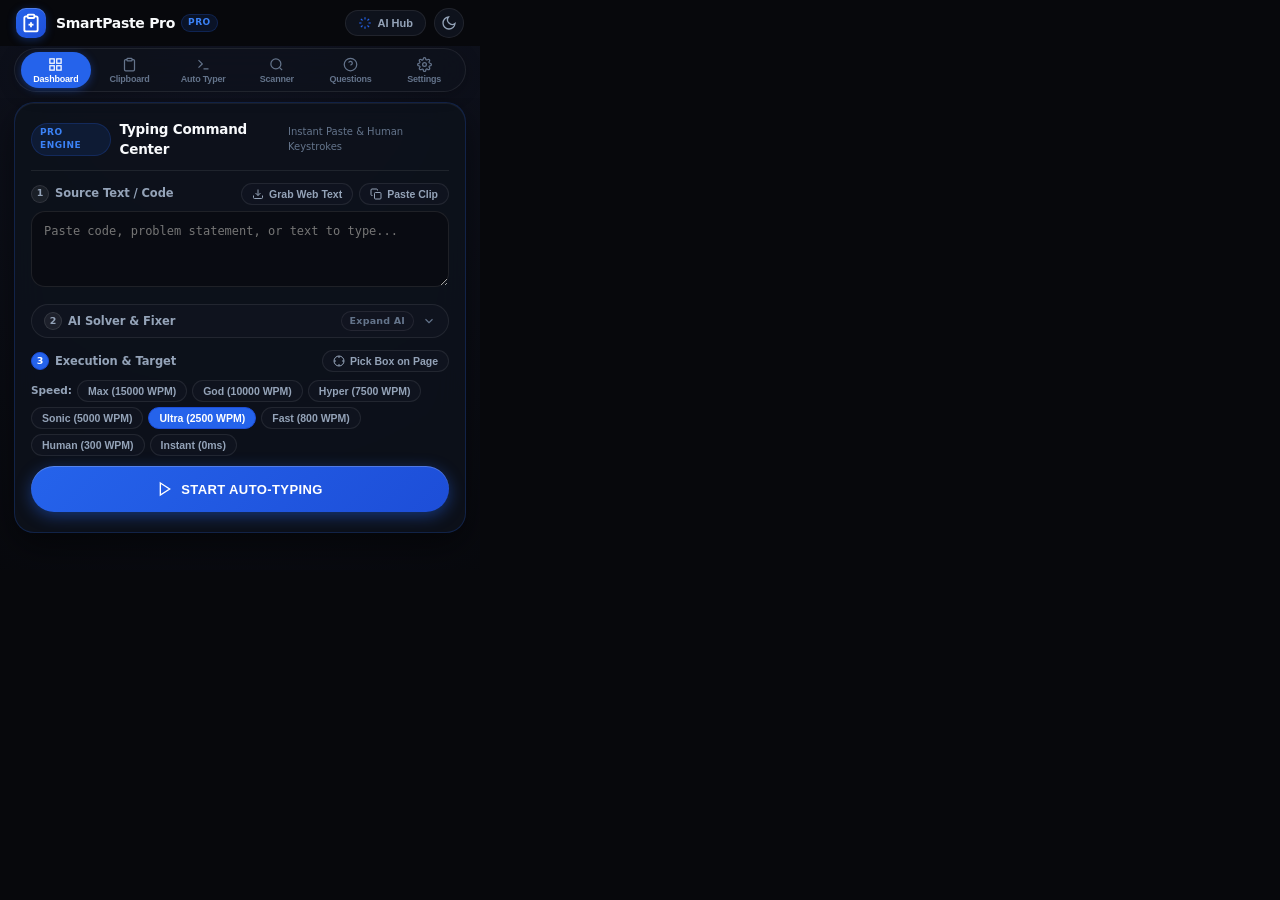
==== commit 24e75616: "feat(ui): complete modern redesign, organic squircle layout, AI hub & speed engine improvements" ====
--- a/popup/popup.html
+++ b/popup/popup.html
@@ -95,10 +95,10 @@
         <div class="card easy-flow-card">
           <div class="easy-flow-header">
             <div class="easy-flow-title">
-              <span class="easy-flow-badge">1-CLICK MAGIC</span>
-              <h3>Fast Auto Typer &amp; AI Solver</h3>
-            </div>
-            <span class="easy-flow-hint">3 simple steps to type into any site</span>
+              <span class="easy-flow-badge">PRO ENGINE</span>
+              <h3>Typing Command Center</h3>
+            </div>
+            <span class="easy-flow-hint">Instant Paste &amp; Human Keystrokes</span>
           </div>
 
           <!-- STEP 1: INPUT -->
@@ -106,24 +106,24 @@
             <div class="easy-step-top">
               <div class="easy-step-label">
                 <span class="easy-step-num easy-step-num--1">1</span>
-                <span class="easy-step-heading">Get Text or Code</span>
+                <span class="easy-step-heading">Source Text / Code</span>
               </div>
               <div class="easy-step-tools">
                 <button type="button" class="btn-step-tool btn-step-tool--grab" id="easyGrabBtn" title="Grab question or selected text from webpage">
                   <svg width="12" height="12" viewBox="0 0 24 24" fill="none" stroke="currentColor" stroke-width="2">
                     <path d="M21 15v4a2 2 0 0 1-2 2H5a2 2 0 0 1-2-2v-4"/><polyline points="7 10 12 15 17 10"/><line x1="12" y1="15" x2="12" y2="3"/>
                   </svg>
-                  <span>Grab Page Text</span>
+                  <span>Grab Web Text</span>
                 </button>
                 <button type="button" class="btn-step-tool btn-step-tool--paste" id="easyPasteClipBtn" title="Paste text from clipboard">
                   <svg width="12" height="12" viewBox="0 0 24 24" fill="none" stroke="currentColor" stroke-width="2">
                     <rect x="9" y="9" width="13" height="13" rx="2" ry="2"/><path d="M5 15H4a2 2 0 0 1-2-2V4a2 2 0 0 1 2-2h9a2 2 0 0 1 2 2v1"/>
                   </svg>
-                  <span>Paste Clipboard</span>
+                  <span>Paste Clip</span>
                 </button>
               </div>
             </div>
-            <textarea class="textarea easy-flow-textarea" id="easyTextInput" placeholder="Paste your code, question, or problem statement here..." rows="3"></textarea>
+            <textarea class="textarea easy-flow-textarea" id="easyTextInput" placeholder="Paste code, problem statement, or text to type..." rows="3"></textarea>
           </div>
 
           <!-- STEP 2: AI (OPTIONAL) -->
@@ -131,10 +131,10 @@
             <div class="easy-step-top easy-step-toggle" id="easyAiToggleBtn" title="Click to show or hide AI Solver">
               <div class="easy-step-label">
                 <span class="easy-step-num easy-step-num--2">2</span>
-                <span class="easy-step-heading">Ask AI (Optional)</span>
+                <span class="easy-step-heading">AI Solver &amp; Fixer</span>
               </div>
               <div class="easy-step-right-tools">
-                <span class="easy-ai-status-pill" id="easyAiStatusPill">Click to open</span>
+                <span class="easy-ai-status-pill" id="easyAiStatusPill">Expand AI</span>
                 <svg class="easy-chevron" id="easyAiChevron" width="14" height="14" viewBox="0 0 24 24" fill="none" stroke="currentColor" stroke-width="2">
                   <polyline points="6 9 12 15 18 9"/>
                 </svg>
@@ -154,10 +154,10 @@
                   <svg width="13" height="13" viewBox="0 0 24 24" fill="none" stroke="currentColor" stroke-width="2">
                     <path d="M12 2v4M12 18v4M4.93 4.93l2.83 2.83M16.24 16.24l2.83 2.83M2 12h4M18 12h4M4.93 19.07l2.83-2.83M16.24 7.76l2.83-2.83"/>
                   </svg>
-                  <span>Solve Question / Fix Code</span>
+                  <span>Solve / Optimize Code</span>
                 </button>
                 <button type="button" class="btn-easy-ai-web" id="easyAiWebBtn" title="Open AI web portal in new tab">
-                  <span>Open Web AI</span>
+                  <span>Open Web</span>
                 </button>
               </div>
               <div class="easy-ai-key-inline" id="easyAiKeyInline" style="display:none">
@@ -182,7 +182,7 @@
             <div class="easy-step-top">
               <div class="easy-step-label">
                 <span class="easy-step-num easy-step-num--3 easy-step-num--glow">3</span>
-                <span class="easy-step-heading">Auto-Type into Webpage</span>
+                <span class="easy-step-heading">Execution &amp; Target</span>
               </div>
               <button type="button" class="btn-step-tool btn-step-tool--pick" id="easyPickTargetBtn" title="Click any input box or editor on the webpage to target it">
                 <svg width="12" height="12" viewBox="0 0 24 24" fill="none" stroke="currentColor" stroke-width="2">
@@ -195,6 +195,10 @@
             </div>
             <div class="easy-speed-selector">
               <span class="easy-speed-title">Speed:</span>
+              <button type="button" class="easy-speed-btn" data-speed="15000" data-mode="character">Max (15000 WPM)</button>
+              <button type="button" class="easy-speed-btn" data-speed="10000" data-mode="character">God (10000 WPM)</button>
+              <button type="button" class="easy-speed-btn" data-speed="7500" data-mode="character">Hyper (7500 WPM)</button>
+              <button type="button" class="easy-speed-btn" data-speed="5000" data-mode="character">Sonic (5000 WPM)</button>
               <button type="button" class="easy-speed-btn active" data-speed="2500" data-mode="character">Ultra (2500 WPM)</button>
               <button type="button" class="easy-speed-btn" data-speed="800" data-mode="character">Fast (800 WPM)</button>
               <button type="button" class="easy-speed-btn" data-speed="300" data-mode="character">Human (300 WPM)</button>
@@ -296,8 +300,7 @@
           </div>
         </div>
 
-        <div class="card">
-          <div class="card-header">Quick Actions</div>
+        <div class="card quick-actions-card" id="quickActionsCard">
           <div class="quick-actions">
             <button class="action-btn action-btn--primary" id="qa-captureClipboard">
               <svg width="16" height="16" viewBox="0 0 24 24" fill="none" stroke="currentColor" stroke-width="2">
@@ -333,9 +336,9 @@
             <span class="badge badge--code" id="activeAIProviderLabel">ChatGPT · Claude · Gemini</span>
           </div>
           <div class="ai-provider-selector">
-            <button type="button" class="ai-provider-pill active" data-ai-provider="chatgpt">ChatGPT</button>
+            <button type="button" class="ai-provider-pill active" data-ai-provider="gemini">Gemini</button>
+            <button type="button" class="ai-provider-pill" data-ai-provider="chatgpt">ChatGPT</button>
             <button type="button" class="ai-provider-pill" data-ai-provider="claude">Claude</button>
-            <button type="button" class="ai-provider-pill" data-ai-provider="gemini">Gemini</button>
           </div>
           <div class="ai-prompt-box">
             <textarea class="textarea ai-textarea" id="aiPrompt" placeholder="Ask AI to solve a question, summarize, or fix code..." rows="3"></textarea>
@@ -614,6 +617,10 @@
             <button type="button" class="preset-btn" data-preset="ultra">Ultra<span class="preset-val">500 WPM</span></button>
             <button type="button" class="preset-btn" data-preset="extreme">Extreme<span class="preset-val">1000 WPM</span></button>
             <button type="button" class="preset-btn" data-preset="turbo">Turbo<span class="preset-val">2500 WPM</span></button>
+            <button type="button" class="preset-btn" data-preset="sonic">Sonic<span class="preset-val">5000 WPM</span></button>
+            <button type="button" class="preset-btn" data-preset="hyper">Hyper<span class="preset-val">7500 WPM</span></button>
+            <button type="button" class="preset-btn" data-preset="god">God<span class="preset-val">10000 WPM</span></button>
+            <button type="button" class="preset-btn" data-preset="max">Max<span class="preset-val">15000 WPM</span></button>
             <button type="button" class="preset-btn preset-btn--instant" data-preset="instant">Instant<span class="preset-val">0 ms Delay</span></button>
           </div>
         </div>
@@ -660,32 +667,50 @@
         </div>
 
         <div class="card">
-          <div class="card-header">Speed Configuration</div>
+          <div class="card-header">
+            <span>Speed Configuration</span>
+            <span class="badge badge--code">Fine Tune</span>
+          </div>
           <div class="speed-config">
             <div class="speed-row">
-              <label>Speed (WPM)</label>
+              <div class="setting-info">
+                <div class="setting-label">Speed (WPM)</div>
+                <div class="setting-desc">Words per minute (60 = normal human, 15000 = max speed)</div>
+              </div>
               <div class="slider-container">
-                <input type="range" id="typingSpeedSlider" min="10" max="2500" step="10" value="60" class="slider">
+                <input type="range" id="typingSpeedSlider" min="10" max="15000" step="50" value="60" class="slider">
                 <span class="slider-value" id="typingSpeedValue">60</span>
               </div>
             </div>
             <div class="speed-row">
-              <label>Min Delay (ms)</label>
+              <div class="setting-info">
+                <div class="setting-label">Min Delay (ms)</div>
+                <div class="setting-desc">Minimum wait time between keystrokes</div>
+              </div>
               <input type="number" class="input input--sm" id="minDelay" value="30" min="0" max="2000">
             </div>
             <div class="speed-row">
-              <label>Max Delay (ms)</label>
+              <div class="setting-info">
+                <div class="setting-label">Max Delay (ms)</div>
+                <div class="setting-desc">Maximum wait time (creates natural human rhythm)</div>
+              </div>
               <input type="number" class="input input--sm" id="maxDelay" value="120" min="0" max="5000">
             </div>
             <div class="speed-row">
-              <label>Fixed Speed</label>
+              <div class="setting-info">
+                <div class="setting-label">Fixed Speed</div>
+                <div class="setting-desc">Type at a robotic constant speed without random variations</div>
+              </div>
               <label class="toggle">
                 <input type="checkbox" id="fixedSpeed">
                 <span class="toggle-slider"></span>
               </label>
             </div>
             <div class="speed-row">
-              <label>Pause Duration (ms)</label>
+              <div class="setting-info">
+                <div class="setting-label">Pause Duration (ms)</div>
+                <div class="setting-desc">Rest pause between code blocks or lines</div>
+              </div>
               <input type="number" class="input input--sm" id="pauseDuration" value="500" min="0" max="10000">
             </div>
           </div>
@@ -856,9 +881,9 @@
             <div class="setting-row">
               <div class="setting-info">
                 <div class="setting-label">Default Speed (WPM)</div>
-                <div class="setting-desc">Default typing speed in words per minute (10–2500)</div>
-              </div>
-              <input type="number" class="input input--sm" id="settingTypingSpeed" value="60" min="10" max="2500" step="10">
+                <div class="setting-desc">Default typing speed in words per minute (10–15000)</div>
+              </div>
+              <input type="number" class="input input--sm" id="settingTypingSpeed" value="60" min="10" max="15000" step="50">
             </div>
             <div class="setting-row">
               <div class="setting-info">
--- a/popup/popup.css
+++ b/popup/popup.css
@@ -1,70 +1,72 @@
 /* ═══════════════════════════════════════════════════════════════════════════════
-   SmartPaste Pro – Out of the World Aesthetic Design System
-   Inspired by Linear, Raycast, and Arc Browser
+   SmartPaste Pro – Top-Class Modern Studio & Obsidian Command System
+   Unified Surface Design: Seamless Canvas, Tactile Pills & Zero Clutter
    ═══════════════════════════════════════════════════════════════════════════════ */
 
 :root {
-  /* Vibrant Cosmic Accents */
-  --primary: #6366f1;
-  --primary-hover: #4f46e5;
-  --primary-glow: rgba(99, 102, 241, 0.35);
-  --accent-gradient: linear-gradient(135deg, #6366f1 0%, #8b5cf6 50%, #d946ef 100%);
-  --accent-cyan: #06b6d4;
+  /* Signature Brand Accent (Modern Electric Cobalt) */
+  --primary: #2563eb;
+  --primary-hover: #1d4ed8;
+  --primary-glow: rgba(37, 99, 235, 0.22);
+  --accent-gradient: linear-gradient(135deg, #2563eb 0%, #1d4ed8 100%);
+
+  /* Semantic Highlights */
+  --accent-cyan: #0284c7;
   --accent-emerald: #10b981;
   --accent-amber: #f59e0b;
-  --accent-rose: #f43f5e;
-
-  /* Typography & Sizing */
-  --font: -apple-system, BlinkMacSystemFont, 'SF Pro Display', 'Inter', system-ui, sans-serif;
-  --font-mono: 'SF Mono', 'JetBrains Mono', 'Fira Code', monospace;
-  --radius-xs: 4px;
-  --radius-sm: 8px;
-  --radius: 12px;
-  --radius-lg: 16px;
+  --accent-rose: #ef4444;
+
+  /* Typography & Geometry (Organic Squircles & Smooth Pills) */
+  --font: -apple-system, BlinkMacSystemFont, 'SF Pro Display', 'Inter', -apple-system, system-ui, sans-serif;
+  --font-mono: 'SF Mono', 'JetBrains Mono', 'Fira Code', 'Roboto Mono', Menlo, monospace;
+  --radius-xs: 8px;
+  --radius-sm: 14px;
+  --radius: 20px;
+  --radius-lg: 24px;
   --radius-full: 9999px;
   --transition: 0.18s cubic-bezier(0.16, 1, 0.3, 1);
 }
 
-/* ─── Dark Theme (Signature Obsidian Pro) ─────────────────────────────────── */
+/* ─── Dark Theme (Signature Obsidian Studio) ────────────────────────────────── */
 [data-theme="dark"] {
-  --bg-base: #07090e;
-  --bg-gradient: radial-gradient(120% 120% at 50% -15%, rgba(99, 102, 241, 0.25) 0%, rgba(139, 92, 246, 0.1) 40%, rgba(7, 9, 14, 1) 85%);
-  --surface: rgba(15, 22, 38, 0.75);
-  --surface-hover: rgba(24, 34, 58, 0.9);
-  --surface-solid: #0d1322;
-  --card-bg: rgba(13, 19, 34, 0.85);
-  --card-border: rgba(255, 255, 255, 0.09);
-  --card-border-hover: rgba(99, 102, 241, 0.45);
-  --input-bg: #050811;
-  --input-border: rgba(255, 255, 255, 0.12);
-  --text: #ffffff;
-  --text-secondary: #e2e8f0;
-  --text-muted: #818cf8;
-  --nav-bg: rgba(8, 11, 18, 0.92);
+  --bg-base: #07080c;
+  --bg-gradient: radial-gradient(120% 120% at 50% 0%, #111524 0%, #07080c 100%);
+  --surface: rgba(18, 22, 34, 0.75);
+  --surface-hover: rgba(26, 32, 50, 0.9);
+  --surface-solid: #111420;
+  --card-bg: rgba(14, 18, 28, 0.85);
+  --card-border: rgba(255, 255, 255, 0.08);
+  --card-border-hover: rgba(255, 255, 255, 0.16);
+  --input-bg: #090b12;
+  --input-border: rgba(255, 255, 255, 0.09);
+  --text: #f8fafc;
+  --text-secondary: #94a3b8;
+  --text-muted: #64748b;
+  --nav-bg: rgba(14, 18, 28, 0.88);
   --nav-border: rgba(255, 255, 255, 0.08);
-  --header-bg: rgba(8, 11, 18, 0.94);
-  --glass-shadow: 0 8px 30px rgba(0, 0, 0, 0.45), inset 0 1px 0 rgba(255, 255, 255, 0.07);
-}
-
-/* ─── Light Theme (Snow & Crystal Glass) ───────────────────────────────────── */
+  --header-bg: #07080c;
+  --glass-shadow: 0 12px 36px rgba(0, 0, 0, 0.5), inset 0 1px 0 rgba(255, 255, 255, 0.06);
+}
+
+/* ─── Light Theme (Crisp Studio Pearl Slate) ───────────────────────────────── */
 [data-theme="light"] {
-  --bg-base: #f8fafc;
-  --bg-gradient: radial-gradient(120% 120% at 50% -15%, rgba(99, 102, 241, 0.14) 0%, rgba(248, 250, 252, 1) 75%);
-  --surface: rgba(255, 255, 255, 0.92);
-  --surface-hover: #ffffff;
-  --surface-solid: #ffffff;
-  --card-bg: rgba(255, 255, 255, 0.95);
-  --card-border: rgba(99, 102, 241, 0.15);
-  --card-border-hover: rgba(99, 102, 241, 0.45);
-  --input-bg: #ffffff;
-  --input-border: rgba(99, 102, 241, 0.22);
+  --bg-base: #f0f3f8;
+  --bg-gradient: radial-gradient(120% 120% at 50% 0%, #f8fafc 0%, #e8edf5 100%);
+  --surface: #ffffff;
+  --surface-hover: #f1f5f9;
+  --surface-solid: #f8fafc;
+  --card-bg: #ffffff;
+  --card-border: rgba(15, 23, 42, 0.08);
+  --card-border-hover: rgba(37, 99, 235, 0.35);
+  --input-bg: #f8fafc;
+  --input-border: #cbd5e1;
   --text: #0f172a;
   --text-secondary: #334155;
-  --text-muted: #6366f1;
+  --text-muted: #64748b;
   --nav-bg: rgba(255, 255, 255, 0.94);
-  --nav-border: rgba(99, 102, 241, 0.14);
-  --header-bg: rgba(255, 255, 255, 0.96);
-  --glass-shadow: 0 8px 24px rgba(99, 102, 241, 0.08), inset 0 1px 0 #ffffff;
+  --nav-border: rgba(15, 23, 42, 0.08);
+  --header-bg: #ffffff;
+  --glass-shadow: 0 4px 18px rgba(15, 23, 42, 0.05), 0 1px 3px rgba(15, 23, 42, 0.04);
 }
 
 /* ─── Global Reset & Window Fit ────────────────────────────────────────────── */
@@ -121,18 +123,15 @@
   box-sizing: border-box;
 }
 
-/* ─── Header ───────────────────────────────────────────────────────────────── */
+/* ─── Header (Minimal Floating Bar) ────────────────────────────────────────── */
 .app-header {
   display: flex;
   align-items: center;
   justify-content: space-between;
-  padding: 10px 18px;
+  padding: 8px 16px;
   background: var(--header-bg);
-  backdrop-filter: blur(20px);
-  -webkit-backdrop-filter: blur(20px);
-  border-bottom: 1px solid var(--nav-border);
   flex-shrink: 0;
-  height: 50px;
+  height: 46px;
   z-index: 10;
 }
 
@@ -143,15 +142,20 @@
 }
 
 .brand-icon {
-  width: 28px;
-  height: 28px;
-  background: var(--accent-gradient);
-  border-radius: var(--radius-sm);
+  width: 30px;
+  height: 30px;
+  background: linear-gradient(135deg, #2563eb 0%, #1d4ed8 100%);
+  border-radius: 10px;
   display: flex;
   align-items: center;
   justify-content: center;
   color: #ffffff;
-  box-shadow: 0 2px 10px var(--primary-glow);
+  box-shadow: 0 2px 8px rgba(37, 99, 235, 0.35), inset 0 1px 0 rgba(255, 255, 255, 0.2);
+  transition: transform var(--transition);
+}
+
+.brand-icon:hover {
+  transform: scale(1.05);
 }
 
 .brand-icon svg {
@@ -160,8 +164,8 @@
 
 .brand-name {
   font-weight: 700;
-  font-size: 14.5px;
-  letter-spacing: -0.4px;
+  font-size: 14px;
+  letter-spacing: -0.3px;
   color: var(--text);
   display: flex;
   align-items: center;
@@ -172,13 +176,20 @@
   content: 'PRO';
   font-size: 9px;
   font-weight: 800;
-  padding: 1px 5px;
-  background: var(--accent-gradient);
-  color: #ffffff;
-  border-radius: var(--radius-xs);
+  padding: 1px 6px;
+  background: rgba(37, 99, 235, 0.12);
+  color: #3b82f6;
+  border: 1px solid rgba(37, 99, 235, 0.22);
+  border-radius: var(--radius-full);
   letter-spacing: 0.5px;
 }
 
+[data-theme="light"] .brand-name::after {
+  background: #eff6ff;
+  color: #2563eb;
+  border-color: #bfdbfe;
+}
+
 .header-right-actions {
   display: flex;
   align-items: center;
@@ -189,13 +200,13 @@
   display: flex;
   align-items: center;
   gap: 6px;
-  padding: 5px 10px;
-  background: var(--surface);
-  border: 1px solid var(--card-border);
-  border-radius: var(--radius-sm);
-  color: var(--text);
+  padding: 5px 12px;
+  background: var(--surface);
+  border: 1px solid var(--card-border);
+  border-radius: var(--radius-full);
+  color: var(--text-secondary);
   font-size: 11px;
-  font-weight: 700;
+  font-weight: 600;
   cursor: pointer;
   transition: all var(--transition);
 }
@@ -205,22 +216,22 @@
 }
 
 .ai-hub-header-btn:hover {
-  background: var(--accent-gradient);
-  color: #ffffff;
-  border-color: transparent;
-  box-shadow: 0 2px 10px var(--primary-glow);
-}
-
-.ai-hub-header-btn:hover svg {
-  color: #ffffff;
+  background: var(--surface-hover);
+  color: var(--text);
+  border-color: rgba(37, 99, 235, 0.4);
+  transform: translateY(-1px);
+}
+
+.ai-hub-header-btn:active {
+  transform: scale(0.96);
 }
 
 .theme-toggle {
-  width: 32px;
-  height: 32px;
-  background: var(--surface);
-  border: 1px solid var(--card-border);
-  border-radius: var(--radius-sm);
+  width: 30px;
+  height: 30px;
+  background: var(--surface);
+  border: 1px solid var(--card-border);
+  border-radius: 50%;
   color: var(--text-secondary);
   cursor: pointer;
   display: flex;
@@ -231,24 +242,31 @@
 
 .theme-toggle:hover {
   color: var(--text);
-  border-color: var(--primary);
+  border-color: var(--card-border-hover);
   background: var(--surface-hover);
   transform: rotate(15deg);
 }
 
-/* ─── Navigation Bar (Segmented Pill Dock) ──────────────────────────────────── */
+.theme-toggle:active {
+  transform: scale(0.94);
+}
+
+/* ─── Navigation Bar (Floating Capsule Pill Dock) ──────────────────────────── */
 .app-nav {
   display: grid;
   grid-template-columns: repeat(6, 1fr);
   background: var(--nav-bg);
   backdrop-filter: blur(20px);
   -webkit-backdrop-filter: blur(20px);
-  border-bottom: 1px solid var(--nav-border);
-  height: 52px;
+  border: 1px solid var(--nav-border);
+  border-radius: var(--radius-full);
+  height: 44px;
   flex-shrink: 0;
-  padding: 4px 6px;
-  gap: 3px;
+  padding: 3px 6px;
+  margin: 2px 14px 6px 14px;
+  gap: 4px;
   z-index: 9;
+  box-shadow: 0 4px 16px rgba(0, 0, 0, 0.25);
 }
 
 .nav-btn {
@@ -257,12 +275,12 @@
   align-items: center;
   justify-content: center;
   gap: 2px;
-  padding: 4px 1px;
+  padding: 3px 2px;
   border: none;
   background: transparent;
   color: var(--text-muted);
   cursor: pointer;
-  border-radius: var(--radius-sm);
+  border-radius: var(--radius-full);
   transition: all var(--transition);
   min-width: 0;
   width: 100%;
@@ -271,7 +289,7 @@
 .nav-btn svg {
   width: 15px;
   height: 15px;
-  transition: transform var(--transition), stroke var(--transition);
+  transition: stroke var(--transition), transform var(--transition);
 }
 
 .nav-btn span {
@@ -289,18 +307,19 @@
   background: var(--surface-hover);
 }
 
-.nav-btn:hover svg {
-  transform: translateY(-1px);
-}
-
 .nav-btn.active {
   color: #ffffff;
-  background: var(--accent-gradient);
-  box-shadow: 0 3px 12px var(--primary-glow);
+  background: #2563eb;
+  border-radius: var(--radius-full);
+  box-shadow: 0 2px 8px rgba(37, 99, 235, 0.4);
 }
 
 .nav-btn.active svg {
   stroke: #ffffff;
+}
+
+.nav-btn:active {
+  transform: scale(0.95);
 }
 
 /* ─── Main Content ─────────────────────────────────────────────────────────── */
@@ -310,34 +329,28 @@
   height: 100%;
   overflow-y: auto;
   overflow-x: hidden;
-  padding: 12px 14px 20px 14px;
+  padding: 4px 14px 16px 14px;
   scrollbar-width: thin;
-  scrollbar-color: rgba(99, 102, 241, 0.25) transparent;
+  scrollbar-color: rgba(148, 163, 184, 0.2) transparent;
   box-sizing: border-box;
 }
 
-.app-main::-webkit-scrollbar { width: 4px; }
+.app-main::-webkit-scrollbar { width: 3px; }
 .app-main::-webkit-scrollbar-track { background: transparent; }
 .app-main::-webkit-scrollbar-thumb {
-  background: rgba(99, 102, 241, 0.25);
-  border-radius: var(--radius-full);
-}
-.app-main::-webkit-scrollbar-thumb:hover {
-  background: var(--primary);
-}
-.app-main::-webkit-scrollbar-thumb:hover {
-  background: var(--primary);
+  background: rgba(148, 163, 184, 0.25);
+  border-radius: var(--radius-full);
 }
 
 /* ─── Sections ─────────────────────────────────────────────────────────────── */
 .section { display: none; }
 .section.active {
   display: block;
-  animation: sectionFade 0.22s cubic-bezier(0.16, 1, 0.3, 1);
+  animation: sectionFade 0.16s cubic-bezier(0.16, 1, 0.3, 1);
 }
 
 @keyframes sectionFade {
-  from { opacity: 0; transform: translateY(6px); }
+  from { opacity: 0; transform: translateY(4px); }
   to { opacity: 1; transform: translateY(0); }
 }
 
@@ -346,10 +359,11 @@
   align-items: center;
   justify-content: space-between;
   margin-bottom: 12px;
+  padding: 0 4px;
 }
 
 .section-header h2 {
-  font-size: 16px;
+  font-size: 15px;
   font-weight: 700;
   letter-spacing: -0.3px;
   color: var(--text);
@@ -360,14 +374,14 @@
   color: var(--text-muted);
 }
 
-/* ─── Glass Cards ──────────────────────────────────────────────────────────── */
+/* ─── Cards (Smooth Curved Squircles with Physical Depth) ──────────────────── */
 .card {
   background: var(--card-bg);
   backdrop-filter: blur(16px);
   -webkit-backdrop-filter: blur(16px);
   border: 1px solid var(--card-border);
   border-radius: var(--radius);
-  padding: 14px;
+  padding: 14px 16px;
   margin-bottom: 12px;
   box-shadow: var(--glass-shadow);
   transition: border-color var(--transition), box-shadow var(--transition);
@@ -377,18 +391,99 @@
   border-color: var(--card-border-hover);
 }
 
-/* ─── Easy 1-2-3 Magic Flow ────────────────────────────────────────────────── */
+.card-header {
+  font-size: 11px;
+  font-weight: 700;
+  color: var(--primary);
+  text-transform: uppercase;
+  letter-spacing: 0.7px;
+  margin-bottom: 10px;
+  padding-bottom: 6px;
+  border-bottom: 1px solid var(--card-border);
+  display: flex;
+  align-items: center;
+  justify-content: space-between;
+}
+
+/* ─── Settings Groups & Rows (High-End Inset Architecture) ─────────────────── */
+.settings-group {
+  display: flex;
+  flex-direction: column;
+}
+
+.setting-row {
+  display: flex;
+  align-items: center;
+  justify-content: space-between;
+  gap: 16px;
+  padding: 10px 0;
+  border-bottom: 1px solid var(--card-border);
+}
+
+.setting-row:first-child {
+  padding-top: 2px;
+}
+
+.setting-row:last-child {
+  border-bottom: none;
+  padding-bottom: 2px;
+}
+
+.setting-info {
+  flex: 1;
+  min-width: 0;
+}
+
+.setting-label {
+  font-size: 13px;
+  font-weight: 600;
+  color: var(--text);
+  letter-spacing: -0.15px;
+}
+
+.setting-desc {
+  font-size: 11px;
+  color: var(--text-muted);
+  margin-top: 2px;
+  line-height: 1.35;
+}
+
+/* ─── HIDE UNWANTED CLUTTER ON DASHBOARD ───────────────────────────────────── */
+.guide-card,
+.stats-grid,
+.quick-actions-card,
+#quickActionsCard,
+#recentActivity {
+  display: none !important;
+}
+
+/* Collapsed AI card reveals smoothly only when user taps AI Hub in header */
+#aiAssistantCard {
+  display: none;
+  border-radius: var(--radius);
+  margin-top: 10px;
+}
+
+#aiAssistantCard.visible {
+  display: block;
+  animation: sectionFade 0.2s cubic-bezier(0.16, 1, 0.3, 1);
+}
+
+/* ─── Typing Command Center (Unified Pro Canvas) ───────────────────────────── */
 .easy-flow-card {
-  border: 1px solid rgba(99, 102, 241, 0.45);
+  border: 1px solid rgba(37, 99, 235, 0.22);
+  border-radius: var(--radius);
   background: var(--card-bg);
-  box-shadow: 0 10px 32px rgba(0, 0, 0, 0.45), 0 0 20px rgba(99, 102, 241, 0.15), inset 0 1px 0 rgba(255, 255, 255, 0.09);
+  box-shadow: var(--glass-shadow);
   position: relative;
   overflow: hidden;
+  padding: 16px;
+  margin-bottom: 8px;
 }
 
 .easy-flow-header {
   display: flex;
-  align-items: flex-start;
+  align-items: center;
   justify-content: space-between;
   margin-bottom: 12px;
   border-bottom: 1px solid var(--card-border);
@@ -397,73 +492,182 @@
 
 .easy-flow-title {
   display: flex;
-  flex-direction: column;
-  gap: 3px;
+  align-items: center;
+  gap: 8px;
 }
 
 .easy-flow-badge {
   display: inline-block;
-  align-self: flex-start;
-  font-size: 8.5px;
-  font-weight: 800;
-  letter-spacing: 0.6px;
+  font-size: 9px;
+  font-weight: 700;
+  letter-spacing: 0.5px;
   text-transform: uppercase;
-  padding: 2px 7px;
-  border-radius: var(--radius-full);
-  background: var(--accent-gradient);
+  padding: 2px 8px;
+  border-radius: var(--radius-full);
+  background: rgba(37, 99, 235, 0.12);
+  color: #3b82f6;
+  border: 1px solid rgba(37, 99, 235, 0.22);
+}
+
+[data-theme="light"] .easy-flow-badge {
+  background: #eff6ff;
+  color: #2563eb;
+  border-color: #bfdbfe;
+}
+
+.easy-flow-title h3 {
+  font-size: 13.5px;
+  font-weight: 700;
+  letter-spacing: -0.2px;
+  color: var(--text);
+  margin: 0;
+}
+
+.easy-flow-hint {
+  font-size: 10px;
+  color: var(--text-muted);
+  font-weight: 500;
+}
+
+/* ─── Seamless Steps (No Nested Box Cages!) ────────────────────────────────── */
+.easy-step {
+  background: transparent;
+  border: none;
+  padding: 0;
+  margin-bottom: 12px;
+  transition: all var(--transition);
+}
+
+.easy-step:hover {
+  background: transparent;
+  border-color: transparent;
+}
+
+.easy-step--final {
+  background: transparent;
+  border: none;
+  margin-bottom: 4px;
+}
+
+.easy-step-top {
+  display: flex;
+  align-items: center;
+  justify-content: space-between;
+  gap: 8px;
+  margin-bottom: 6px;
+}
+
+.easy-step-label {
+  display: flex;
+  align-items: center;
+  gap: 6px;
+}
+
+.easy-step-num {
+  width: 18px;
+  height: 18px;
+  border-radius: 50%;
+  display: flex;
+  align-items: center;
+  justify-content: center;
+  font-size: 9.5px;
+  font-weight: 700;
+  flex-shrink: 0;
+  background: rgba(255, 255, 255, 0.06);
+  border: 1px solid rgba(255, 255, 255, 0.1);
+  color: var(--text-secondary);
+}
+
+.easy-step-num--3 {
+  background: #2563eb;
+  border: 1px solid #1d4ed8;
   color: #ffffff;
-  box-shadow: 0 2px 8px var(--primary-glow);
-}
-
-.easy-flow-title h3 {
-  font-size: 14px;
-  font-weight: 800;
-  letter-spacing: -0.3px;
-  color: var(--text);
-  margin: 0;
-}
-
-.easy-flow-hint {
+}
+
+.easy-step-heading {
+  font-size: 11.5px;
+  font-weight: 600;
+  letter-spacing: -0.1px;
+  color: var(--text-secondary);
+}
+
+.easy-step-tools {
+  display: flex;
+  align-items: center;
+  gap: 6px;
+}
+
+/* Tool Buttons (Capsule Pills) */
+.btn-step-tool {
+  display: inline-flex;
+  align-items: center;
+  gap: 5px;
+  padding: 4px 10px;
   font-size: 10.5px;
-  color: var(--text-muted);
-  font-weight: 600;
-}
-
-.easy-step {
-  background: rgba(15, 22, 38, 0.72);
-  border: 1px solid rgba(255, 255, 255, 0.09);
+  font-weight: 600;
+  border-radius: var(--radius-full);
+  cursor: pointer;
+  background: var(--surface);
+  color: var(--text-secondary);
+  border: 1px solid var(--card-border);
+  transition: all var(--transition);
+}
+
+.btn-step-tool:hover {
+  background: var(--surface-hover);
+  color: var(--text);
+  border-color: var(--card-border-hover);
+  transform: translateY(-1px);
+}
+
+.btn-step-tool:active {
+  transform: scale(0.96);
+}
+
+.btn-step-tool--pick:hover {
+  border-color: var(--primary);
+  color: var(--primary);
+}
+
+/* Editor Textarea (Rounded Squircle) */
+.easy-flow-textarea {
+  width: 100%;
+  min-height: 68px;
+  max-height: 120px;
+  font-size: 12px;
+  font-family: var(--font-mono);
+  resize: vertical;
+  background: var(--input-bg);
+  border: 1px solid var(--input-border);
   border-radius: var(--radius-sm);
   padding: 10px 12px;
-  margin-bottom: 10px;
-  transition: all var(--transition);
-}
-
-.easy-step:hover {
-  border-color: rgba(99, 102, 241, 0.4);
-  background: rgba(20, 28, 48, 0.85);
-}
-
-.easy-step--final {
-  border-color: rgba(99, 102, 241, 0.45);
-  background: rgba(99, 102, 241, 0.08);
-}
-
-/* ─── Collapsible AI Step ─── */
-.easy-step--collapsible {
-  transition: all var(--transition);
-}
-
+  color: var(--text);
+  box-sizing: border-box;
+  outline: none;
+  transition: all var(--transition);
+}
+
+.easy-flow-textarea:focus {
+  border-color: var(--primary);
+  box-shadow: 0 0 0 2px var(--primary-glow);
+  background: rgba(12, 15, 24, 0.95);
+}
+
+/* Collapsible AI Pill Drawer */
 .easy-step-toggle {
   cursor: pointer;
   user-select: none;
-  border-radius: var(--radius-xs);
-  padding: 2px 4px;
+  border-radius: var(--radius-full);
+  padding: 6px 12px;
+  background: var(--surface);
+  border: 1px solid var(--card-border);
   margin-bottom: 0 !important;
-  transition: background var(--transition);
+  transition: all var(--transition);
 }
 
 .easy-step-toggle:hover {
   background: var(--surface-hover);
+  border-color: var(--card-border-hover);
 }
 
 .easy-step-right-tools {
@@ -474,23 +678,23 @@
 
 .easy-ai-status-pill {
   font-size: 9.5px;
-  font-weight: 700;
+  font-weight: 600;
   color: var(--text-muted);
   background: var(--surface-solid);
-  padding: 2px 7px;
-  border-radius: var(--radius-full);
-  border: 1px solid var(--card-border);
-  letter-spacing: 0.3px;
+  padding: 2px 8px;
+  border-radius: var(--radius-full);
+  border: 1px solid var(--card-border);
+  letter-spacing: 0.2px;
   transition: all var(--transition);
 }
 
 .easy-chevron {
   color: var(--text-muted);
-  transition: transform 0.22s cubic-bezier(0.16, 1, 0.3, 1), color 0.18s;
+  transition: transform 0.2s cubic-bezier(0.16, 1, 0.3, 1), color 0.16s;
 }
 
 .easy-step-toggle:hover .easy-chevron {
-  color: var(--primary);
+  color: var(--text);
 }
 
 .easy-chevron.open {
@@ -499,10 +703,10 @@
 }
 
 .easy-ai-body {
-  margin-top: 10px;
+  margin-top: 8px;
   border-top: 1px solid var(--card-border);
-  padding-top: 10px;
-  animation: sectionFade 0.2s cubic-bezier(0.16, 1, 0.3, 1);
+  padding-top: 8px;
+  animation: sectionFade 0.18s cubic-bezier(0.16, 1, 0.3, 1);
 }
 
 .easy-ai-providers-row {
@@ -515,179 +719,36 @@
 .easy-ai-label {
   font-size: 11px;
   font-weight: 600;
-  color: var(--text-muted);
-}
-
-.easy-step-top {
-  display: flex;
-  align-items: center;
-  justify-content: space-between;
-  gap: 8px;
-  margin-bottom: 8px;
-}
-
-.easy-step-label {
-  display: flex;
-  align-items: center;
-  gap: 8px;
-}
-
-.easy-step-num {
-  width: 22px;
-  height: 22px;
-  border-radius: 50%;
-  display: flex;
-  align-items: center;
-  justify-content: center;
-  font-size: 11px;
-  font-weight: 800;
-  flex-shrink: 0;
-}
-
-.easy-step-num--1 {
-  background: rgba(6, 182, 212, 0.16);
-  border: 1.5px solid #06b6d4;
-  color: #22d3ee;
-  box-shadow: 0 0 10px rgba(6, 182, 212, 0.35);
-}
-
-.easy-step-num--2 {
-  background: rgba(139, 92, 246, 0.16);
-  border: 1.5px solid #8b5cf6;
-  color: #c084fc;
-  box-shadow: 0 0 10px rgba(139, 92, 246, 0.35);
-}
-
-.easy-step-num--3 {
-  background: var(--accent-gradient);
-  border: none;
+  color: var(--text-secondary);
+}
+
+.easy-ai-providers {
+  display: flex;
+  align-items: center;
+  gap: 5px;
+}
+
+.easy-provider-pill {
+  padding: 3px 10px;
+  font-size: 10.5px;
+  font-weight: 600;
+  border-radius: var(--radius-full);
+  border: 1px solid var(--card-border);
+  background: var(--surface);
+  color: var(--text-secondary);
+  cursor: pointer;
+  transition: all var(--transition);
+}
+
+.easy-provider-pill:hover {
+  color: var(--text);
+  background: var(--surface-hover);
+}
+
+.easy-provider-pill.active {
+  background: #2563eb;
   color: #ffffff;
-  box-shadow: 0 0 12px var(--primary-glow);
-}
-
-.easy-step-num--glow {
-  box-shadow: 0 0 12px var(--primary-glow);
-}
-
-.easy-step-heading {
-  font-size: 12.5px;
-  font-weight: 700;
-  letter-spacing: -0.2px;
-  color: #ffffff;
-}
-
-.easy-step-tools {
-  display: flex;
-  align-items: center;
-  gap: 6px;
-}
-
-.btn-step-tool {
-  display: inline-flex;
-  align-items: center;
-  gap: 5px;
-  padding: 4px 9px;
-  font-size: 10.5px;
-  font-weight: 700;
-  border-radius: var(--radius-xs);
-  cursor: pointer;
-  transition: all var(--transition);
-}
-
-.btn-step-tool--grab {
-  background: rgba(6, 182, 212, 0.12);
-  color: #38bdf8;
-  border: 1px solid rgba(6, 182, 212, 0.35);
-}
-
-.btn-step-tool--grab:hover {
-  background: #0284c7;
-  color: #ffffff;
-  border-color: #0284c7;
-  box-shadow: 0 0 12px rgba(6, 182, 212, 0.45);
-  transform: translateY(-1px);
-}
-
-.btn-step-tool--paste {
-  background: rgba(139, 92, 246, 0.14);
-  color: #c084fc;
-  border: 1px solid rgba(139, 92, 246, 0.35);
-}
-
-.btn-step-tool--paste:hover {
-  background: #7c3aed;
-  color: #ffffff;
-  border-color: #7c3aed;
-  box-shadow: 0 0 12px rgba(139, 92, 246, 0.45);
-  transform: translateY(-1px);
-}
-
-.btn-step-tool--pick {
-  background: rgba(16, 185, 129, 0.14);
-  color: #34d399;
-  border: 1px solid rgba(16, 185, 129, 0.4);
-}
-
-.btn-step-tool--pick:hover {
-  background: #059669;
-  color: #ffffff;
-  border-color: #059669;
-  box-shadow: 0 0 12px rgba(16, 185, 129, 0.45);
-  transform: translateY(-1px);
-}
-
-.easy-flow-textarea {
-  width: 100%;
-  min-height: 58px;
-  max-height: 120px;
-  font-size: 11.5px;
-  font-family: var(--font-mono);
-  resize: vertical;
-  background: #050811;
-  border: 1px solid rgba(255, 255, 255, 0.12);
-  border-radius: var(--radius-sm);
-  padding: 9px 12px;
-  color: #ffffff;
-  box-sizing: border-box;
-  outline: none;
-  transition: all var(--transition);
-}
-
-.easy-flow-textarea:focus {
-  border-color: var(--primary);
-  background: #080d1a;
-  box-shadow: 0 0 0 3px rgba(99, 102, 241, 0.28);
-}
-
-.easy-ai-providers {
-  display: flex;
-  align-items: center;
-  gap: 5px;
-}
-
-.easy-provider-pill {
-  padding: 3px 9px;
-  font-size: 10.5px;
-  font-weight: 700;
-  border-radius: var(--radius-full);
-  border: 1px solid rgba(255, 255, 255, 0.12);
-  background: rgba(255, 255, 255, 0.05);
-  color: #cbd5e1;
-  cursor: pointer;
-  transition: all var(--transition);
-}
-
-.easy-provider-pill:hover {
-  color: #ffffff;
-  border-color: var(--primary);
-  background: rgba(99, 102, 241, 0.15);
-}
-
-.easy-provider-pill.active {
-  background: var(--accent-gradient);
-  color: #ffffff;
-  border-color: transparent;
-  box-shadow: 0 2px 8px var(--primary-glow);
+  border-color: #1d4ed8;
 }
 
 .easy-ai-actions {
@@ -704,41 +765,40 @@
   justify-content: center;
   gap: 6px;
   padding: 7px 14px;
-  font-size: 12px;
-  font-weight: 800;
-  background: var(--accent-gradient);
+  font-size: 11.5px;
+  font-weight: 600;
+  background: #2563eb;
   color: #ffffff;
-  border: none;
-  border-radius: var(--radius-sm);
-  cursor: pointer;
-  box-shadow: 0 3px 12px var(--primary-glow);
+  border: 1px solid #1d4ed8;
+  border-radius: var(--radius-full);
+  cursor: pointer;
+  box-shadow: 0 1px 3px rgba(37, 99, 235, 0.35);
   transition: all var(--transition);
 }
 
 .btn-easy-ai:hover {
-  filter: brightness(1.15);
-  transform: translateY(-1px);
+  background: #1d4ed8;
 }
 
 .btn-easy-ai-web {
   display: inline-flex;
   align-items: center;
   justify-content: center;
-  padding: 7px 12px;
+  padding: 7px 14px;
   font-size: 11px;
-  font-weight: 700;
-  background: rgba(255, 255, 255, 0.05);
-  border: 1px solid rgba(255, 255, 255, 0.12);
-  border-radius: var(--radius-sm);
-  color: #cbd5e1;
+  font-weight: 600;
+  background: var(--surface);
+  border: 1px solid var(--card-border);
+  border-radius: var(--radius-full);
+  color: var(--text-secondary);
   cursor: pointer;
   transition: all var(--transition);
 }
 
 .btn-easy-ai-web:hover {
-  color: #ffffff;
-  border-color: var(--primary);
-  background: rgba(99, 102, 241, 0.15);
+  color: var(--text);
+  background: var(--surface-hover);
+  border-color: var(--card-border-hover);
 }
 
 .easy-ai-key-inline {
@@ -746,9 +806,9 @@
   align-items: center;
   gap: 6px;
   margin-top: 8px;
-  padding: 8px 10px;
-  background: #050811;
-  border: 1px dashed rgba(99, 102, 241, 0.45);
+  padding: 8px 12px;
+  background: var(--input-bg);
+  border: 1px dashed var(--card-border-hover);
   border-radius: var(--radius-sm);
 }
 
@@ -756,18 +816,19 @@
   flex: 1;
   font-family: var(--font-mono);
   font-size: 11px;
-  background: rgba(255, 255, 255, 0.05);
-  border: 1px solid rgba(255, 255, 255, 0.12);
-  color: #ffffff;
+  background: var(--surface);
+  border: 1px solid var(--card-border);
+  border-radius: var(--radius-full);
+  padding: 4px 10px;
+  color: var(--text);
 }
 
 .easy-ai-result-box {
-  background: #050811;
-  border: 1px solid rgba(99, 102, 241, 0.4);
+  background: var(--input-bg);
+  border: 1px solid var(--card-border);
   border-radius: var(--radius-sm);
-  padding: 10px;
+  padding: 10px 12px;
   margin-top: 8px;
-  box-shadow: 0 4px 16px rgba(0, 0, 0, 0.4);
 }
 
 .easy-ai-result-bar {
@@ -783,48 +844,51 @@
   max-height: 120px;
   overflow-y: auto;
   white-space: pre-wrap;
-  color: #e2e8f0;
+  color: var(--text);
   line-height: 1.45;
   padding-right: 4px;
 }
 
+/* Speed Selector Strip */
 .easy-speed-selector {
   display: flex;
   align-items: center;
-  gap: 6px;
+  gap: 5px;
   margin-top: 8px;
   flex-wrap: wrap;
 }
 
 .easy-speed-title {
   font-size: 10.5px;
-  font-weight: 700;
-  color: #818cf8;
+  font-weight: 600;
+  color: var(--text-secondary);
 }
 
 .easy-speed-btn {
-  padding: 4px 9px;
+  padding: 4px 10px;
   font-size: 10.5px;
-  font-weight: 700;
-  border-radius: var(--radius-xs);
-  border: 1px solid rgba(255, 255, 255, 0.1);
-  background: rgba(255, 255, 255, 0.04);
-  color: #cbd5e1;
+  font-weight: 600;
+  border-radius: var(--radius-full);
+  border: 1px solid var(--card-border);
+  background: var(--surface);
+  color: var(--text-secondary);
   cursor: pointer;
   transition: all var(--transition);
 }
 
 .easy-speed-btn:hover {
+  color: var(--text);
+  background: var(--surface-hover);
+}
+
+.easy-speed-btn.active {
+  background: #2563eb;
   color: #ffffff;
-  border-color: var(--primary);
-  background: rgba(99, 102, 241, 0.15);
-}
-
-.easy-speed-btn.active {
-  background: var(--accent-gradient);
-  color: #ffffff;
-  border-color: transparent;
-  box-shadow: 0 2px 10px var(--primary-glow);
+  border-color: #1d4ed8;
+}
+
+.easy-speed-btn:active {
+  transform: scale(0.96);
 }
 
 .easy-start-actions {
@@ -834,55 +898,62 @@
   margin-top: 10px;
 }
 
+/* Hero 46px Capsule Button */
 .btn-easy-start {
   flex: 1;
-  height: 42px;
+  height: 46px;
   display: inline-flex;
   align-items: center;
   justify-content: center;
   gap: 8px;
-  background: linear-gradient(135deg, #4f46e5 0%, #7c3aed 45%, #ec4899 100%);
+  background: linear-gradient(135deg, #2563eb 0%, #1d4ed8 100%);
   color: #ffffff;
   border: none;
-  border-radius: var(--radius-sm);
-  font-size: 13.5px;
-  font-weight: 800;
-  letter-spacing: 0.5px;
-  cursor: pointer;
-  box-shadow: 0 4px 20px rgba(99, 102, 241, 0.45);
+  border-radius: var(--radius-full);
+  font-size: 13px;
+  font-weight: 700;
+  letter-spacing: 0.4px;
+  cursor: pointer;
+  box-shadow: 0 4px 16px rgba(37, 99, 235, 0.45), inset 0 1px 0 rgba(255, 255, 255, 0.22);
   transition: all var(--transition);
 }
 
 .btn-easy-start:hover {
-  filter: brightness(1.15);
+  background: linear-gradient(135deg, #1d4ed8 0%, #1e40af 100%);
   transform: translateY(-1.5px);
-  box-shadow: 0 6px 26px rgba(99, 102, 241, 0.65);
+  box-shadow: 0 6px 20px rgba(37, 99, 235, 0.55);
+}
+
+.btn-easy-start:active {
+  transform: scale(0.98);
 }
 
 .btn-easy-stop {
-  height: 42px;
-  padding: 0 18px;
+  height: 46px;
+  padding: 0 20px;
   display: inline-flex;
   align-items: center;
   justify-content: center;
   gap: 6px;
-  background: #ef4444;
+  background: #dc2626;
   color: #ffffff;
   border: none;
-  border-radius: var(--radius-sm);
-  font-size: 12.5px;
-  font-weight: 800;
+  border-radius: var(--radius-full);
+  font-size: 12px;
+  font-weight: 700;
   letter-spacing: 0.4px;
   cursor: pointer;
-  box-shadow: 0 4px 14px rgba(239, 68, 68, 0.45);
+  box-shadow: 0 2px 8px rgba(220, 38, 38, 0.35);
   transition: all var(--transition);
 }
 
 .btn-easy-stop:hover {
-  background: #dc2626;
+  background: #b91c1c;
   transform: translateY(-1px);
 }
-  background: #dc2626;
+
+.btn-easy-stop:active {
+  transform: scale(0.97);
 }
 
 .easy-progress-bar-wrap {
@@ -891,7 +962,7 @@
 
 .easy-progress-track {
   height: 5px;
-  background: rgba(255, 255, 255, 0.08);
+  background: var(--surface-solid);
   border-radius: var(--radius-full);
   overflow: hidden;
 }
@@ -899,7 +970,7 @@
 .easy-progress-bar {
   height: 100%;
   width: 0%;
-  background: var(--accent-gradient);
+  background: #2563eb;
   border-radius: var(--radius-full);
   transition: width 0.08s linear;
 }
@@ -910,188 +981,11 @@
   justify-content: space-between;
   font-size: 10px;
   color: var(--text-muted);
-  font-weight: 600;
+  font-weight: 500;
   margin-top: 4px;
 }
 
-/* ─── Quick Guide Card ─────────────────────────────────────────────────────── */
-.guide-card {
-  padding: 10px 14px;
-  background: var(--surface);
-}
-
-.guide-header {
-  margin-bottom: 8px;
-}
-
-.guide-steps {
-  display: flex;
-  flex-direction: column;
-  gap: 6px;
-}
-
-.guide-item {
-  display: flex;
-  align-items: center;
-  gap: 8px;
-  font-size: 11.5px;
-  color: var(--text-secondary);
-}
-
-.guide-dot {
-  width: 16px;
-  height: 16px;
-  border-radius: 50%;
-  background: var(--surface-solid);
-  border: 1px solid var(--card-border);
-  color: var(--primary);
-  display: flex;
-  align-items: center;
-  justify-content: center;
-  font-size: 9.5px;
-  font-weight: 800;
-  flex-shrink: 0;
-}
-
-.card-header {
-  font-size: 11px;
-  font-weight: 700;
-  color: var(--text-muted);
-  text-transform: uppercase;
-  letter-spacing: 0.8px;
-  margin-bottom: 12px;
-  display: flex;
-  align-items: center;
-  justify-content: space-between;
-}
-
-/* ─── Stats Grid ───────────────────────────────────────────────────────────── */
-.stats-grid {
-  display: grid;
-  grid-template-columns: repeat(2, 1fr);
-  gap: 10px;
-  margin-bottom: 12px;
-}
-
-.stat-card {
-  background: var(--card-bg);
-  backdrop-filter: blur(16px);
-  border: 1px solid var(--card-border);
-  border-radius: var(--radius);
-  padding: 12px 14px;
-  display: flex;
-  align-items: center;
-  gap: 12px;
-  box-shadow: var(--glass-shadow);
-  transition: all var(--transition);
-}
-
-.stat-card:hover {
-  transform: translateY(-2px);
-  border-color: var(--card-border-hover);
-}
-
-.stat-icon {
-  width: 40px;
-  height: 40px;
-  border-radius: var(--radius-sm);
-  display: flex;
-  align-items: center;
-  justify-content: center;
-  flex-shrink: 0;
-  box-shadow: 0 4px 12px rgba(0, 0, 0, 0.15);
-}
-
-.stat-icon--blue {
-  background: linear-gradient(135deg, rgba(6, 182, 212, 0.2), rgba(2, 132, 199, 0.35));
-  color: #38bdf8;
-  border: 1px solid rgba(56, 189, 248, 0.3);
-}
-
-.stat-icon--green {
-  background: linear-gradient(135deg, rgba(16, 185, 129, 0.2), rgba(5, 150, 105, 0.35));
-  color: #34d399;
-  border: 1px solid rgba(52, 211, 153, 0.3);
-}
-
-.stat-icon--purple {
-  background: linear-gradient(135deg, rgba(139, 92, 246, 0.2), rgba(124, 58, 237, 0.35));
-  color: #a78bfa;
-  border: 1px solid rgba(167, 139, 250, 0.3);
-}
-
-.stat-icon--orange {
-  background: linear-gradient(135deg, rgba(245, 158, 11, 0.2), rgba(217, 119, 6, 0.35));
-  color: #fbbf24;
-  border: 1px solid rgba(251, 191, 36, 0.3);
-}
-
-.stat-value {
-  font-size: 24px;
-  font-weight: 800;
-  color: var(--text);
-  line-height: 1;
-  letter-spacing: -0.5px;
-}
-
-.stat-label {
-  font-size: 11px;
-  font-weight: 500;
-  color: var(--text-muted);
-  margin-top: 3px;
-}
-
-/* ─── Quick Actions ────────────────────────────────────────────────────────── */
-.quick-actions {
-  display: grid;
-  grid-template-columns: repeat(2, 1fr);
-  gap: 8px;
-}
-
-.action-btn {
-  display: inline-flex;
-  align-items: center;
-  gap: 8px;
-  padding: 10px 14px;
-  border: 1px solid var(--card-border);
-  border-radius: var(--radius-sm);
-  font-size: 12px;
-  font-weight: 600;
-  cursor: pointer;
-  transition: all var(--transition);
-  width: 100%;
-  text-align: left;
-}
-
-.action-btn--primary {
-  background: var(--accent-gradient);
-  color: #ffffff;
-  border-color: transparent;
-  box-shadow: 0 4px 14px var(--primary-glow);
-}
-
-.action-btn--primary:hover {
-  transform: translateY(-1px);
-  box-shadow: 0 6px 20px var(--primary-glow);
-}
-
-.action-btn--secondary {
-  background: var(--surface);
-  color: var(--text);
-}
-
-.action-btn--secondary:hover {
-  background: var(--surface-hover);
-  border-color: var(--primary);
-  transform: translateY(-1px);
-}
-
-/* ─── AI Intelligence Hub Card ─────────────────────────────────────────────── */
-.ai-card {
-  border-color: rgba(99, 102, 241, 0.35);
-  background: radial-gradient(circle at 100% 0%, rgba(99, 102, 241, 0.12) 0%, var(--card-bg) 65%);
-}
-
+/* ─── AI Intelligence Hub Inside Drawer ────────────────────────────────────── */
 .ai-provider-selector {
   display: grid;
   grid-template-columns: repeat(3, 1fr);
@@ -1103,9 +997,9 @@
   padding: 6px 4px;
   background: var(--surface);
   border: 1px solid var(--card-border);
-  border-radius: var(--radius-sm);
+  border-radius: var(--radius-full);
   font-size: 11px;
-  font-weight: 700;
+  font-weight: 600;
   color: var(--text-secondary);
   cursor: pointer;
   text-align: center;
@@ -1114,14 +1008,13 @@
 
 .ai-provider-pill:hover {
   color: var(--text);
-  border-color: var(--primary);
+  background: var(--surface-hover);
 }
 
 .ai-provider-pill.active {
-  background: var(--accent-gradient);
+  background: #2563eb;
   color: #ffffff;
-  border-color: transparent;
-  box-shadow: 0 2px 8px var(--primary-glow);
+  border-color: #1d4ed8;
 }
 
 .ai-prompt-box {
@@ -1133,6 +1026,7 @@
   resize: vertical;
   font-family: inherit;
   font-size: 12px;
+  border-radius: var(--radius-sm);
 }
 
 .ai-quick-prompts {
@@ -1143,21 +1037,21 @@
 }
 
 .ai-chip {
-  padding: 3px 8px;
-  background: var(--surface);
-  border: 1px solid var(--card-border);
-  border-radius: var(--radius-full);
-  font-size: 10px;
-  font-weight: 600;
-  color: var(--text-muted);
+  padding: 4px 10px;
+  background: var(--surface);
+  border: 1px solid var(--card-border);
+  border-radius: var(--radius-full);
+  font-size: 10.5px;
+  font-weight: 500;
+  color: var(--text-secondary);
   cursor: pointer;
   transition: all var(--transition);
 }
 
 .ai-chip:hover {
-  color: var(--primary);
-  border-color: var(--primary);
-  background: rgba(99, 102, 241, 0.12);
+  color: var(--text);
+  border-color: var(--card-border-hover);
+  background: var(--surface-hover);
 }
 
 .ai-actions-row {
@@ -1172,7 +1066,7 @@
   background: var(--input-bg);
   border: 1px solid var(--card-border);
   border-radius: var(--radius-sm);
-  animation: sectionFade 0.2s ease;
+  animation: sectionFade 0.18s ease;
 }
 
 .ai-response-header {
@@ -1204,28 +1098,22 @@
 }
 
 .input--key {
+  width: 160px;
+  height: 32px;
   font-family: var(--font-mono);
-  letter-spacing: 0.5px;
   font-size: 11px;
-}
-
-/* ─── Recent Activity ──────────────────────────────────────────────────────── */
-.activity-list {
-  display: flex;
-  flex-direction: column;
-  gap: 6px;
-  max-height: 140px;
-  overflow-y: auto;
-}
-
-/* ─── Buttons ──────────────────────────────────────────────────────────────── */
+  border-radius: var(--radius-full);
+  padding: 4px 12px;
+}
+
+/* ─── Buttons (Fluid Pills) ────────────────────────────────────────────────── */
 .btn {
   display: inline-flex;
   align-items: center;
   gap: 6px;
-  padding: 8px 14px;
+  padding: 7px 16px;
   border: 1px solid transparent;
-  border-radius: var(--radius-sm);
+  border-radius: var(--radius-full);
   font-size: 12px;
   font-weight: 600;
   cursor: pointer;
@@ -1240,15 +1128,20 @@
   transform: none !important;
 }
 
+.btn:active:not(:disabled) {
+  transform: scale(0.97);
+}
+
 .btn--primary {
-  background: var(--accent-gradient);
+  background: #2563eb;
   color: #ffffff;
-  box-shadow: 0 3px 12px var(--primary-glow);
+  border-color: #1d4ed8;
+  box-shadow: 0 1px 4px rgba(37, 99, 235, 0.35);
 }
 
 .btn--primary:hover:not(:disabled) {
+  background: #1d4ed8;
   transform: translateY(-1px);
-  box-shadow: 0 5px 18px var(--primary-glow);
 }
 
 .btn--secondary {
@@ -1259,27 +1152,27 @@
 
 .btn--secondary:hover:not(:disabled) {
   background: var(--surface-hover);
-  border-color: var(--primary);
+  border-color: var(--card-border-hover);
 }
 
 .btn--danger {
-  background: rgba(244, 63, 94, 0.15);
+  background: rgba(239, 68, 68, 0.12);
   color: var(--accent-rose);
-  border: 1px solid rgba(244, 63, 94, 0.3);
+  border: 1px solid rgba(239, 68, 68, 0.25);
 }
 
 .btn--danger:hover:not(:disabled) {
-  background: rgba(244, 63, 94, 0.25);
+  background: rgba(239, 68, 68, 0.2);
 }
 
 .btn--full { width: 100%; justify-content: center; }
-.btn--lg { padding: 12px 24px; font-size: 14px; font-weight: 700; }
-.btn--sm { padding: 5px 10px; font-size: 11px; }
+.btn--lg { padding: 11px 24px; font-size: 13.5px; font-weight: 700; }
+.btn--sm { padding: 4px 10px; font-size: 11px; }
 
 .btn-group {
   display: flex;
   flex-wrap: wrap;
-  gap: 6px;
+  gap: 8px;
   margin-top: 10px;
 }
 
@@ -1287,7 +1180,7 @@
   width: 32px;
   height: 32px;
   border: 1px solid var(--card-border);
-  border-radius: var(--radius-sm);
+  border-radius: 50%;
   background: var(--surface);
   color: var(--text-secondary);
   cursor: pointer;
@@ -1301,13 +1194,18 @@
 .icon-btn:hover {
   background: var(--surface-hover);
   color: var(--text);
-  border-color: var(--primary);
+  border-color: var(--card-border-hover);
+  transform: scale(1.05);
+}
+
+.icon-btn:active {
+  transform: scale(0.95);
 }
 
 .icon-btn--danger { color: var(--accent-rose); }
-.icon-btn--danger:hover { background: rgba(244, 63, 94, 0.15); border-color: var(--accent-rose); }
-
-/* ─── Inputs & Textareas ───────────────────────────────────────────────────── */
+.icon-btn--danger:hover { background: rgba(239, 68, 68, 0.15); border-color: var(--accent-rose); }
+
+/* ─── Inputs & Dropdowns (High-Polish Controls) ────────────────────────────── */
 .input, .textarea, .search-input, .select-input {
   background: var(--input-bg);
   border: 1px solid var(--input-border);
@@ -1320,12 +1218,22 @@
 }
 
 .input, .search-input {
-  padding: 8px 12px;
+  padding: 7px 14px;
   height: 34px;
   width: 100%;
-}
-
-.input--sm { width: 85px; height: 30px; padding: 4px 8px; text-align: right; }
+  border-radius: var(--radius-full);
+}
+
+.input--sm {
+  width: 80px;
+  height: 32px;
+  padding: 4px 10px;
+  text-align: center;
+  font-family: var(--font-mono);
+  font-weight: 600;
+  font-size: 12px;
+  border-radius: var(--radius-full);
+}
 
 .input:focus, .textarea:focus, .search-input:focus, .select-input:focus {
   border-color: var(--primary);
@@ -1339,20 +1247,32 @@
   line-height: 1.5;
   font-size: 12px;
   font-family: var(--font-mono);
+  border-radius: var(--radius-sm);
 }
 
 .select-input {
-  padding: 6px 10px;
+  padding: 6px 32px 6px 14px;
   height: 34px;
   cursor: pointer;
   appearance: none;
-  background-image: url("data:image/svg+xml,%3Csvg xmlns='http://www.w3.org/2000/svg' width='12' height='12' viewBox='0 0 24 24' fill='none' stroke='%2394a3b8' stroke-width='2'%3E%3Cpolyline points='6 9 12 15 18 9'%3E%3C/polyline%3E%3C/svg%3E");
+  border-radius: var(--radius-full);
+  background-color: var(--surface);
+  border: 1px solid var(--card-border);
+  color: var(--text);
+  font-size: 12px;
+  font-weight: 600;
+  background-image: url("data:image/svg+xml,%3Csvg xmlns='http://www.w3.org/2000/svg' width='12' height='12' viewBox='0 0 24 24' fill='none' stroke='%2394a3b8' stroke-width='2.5'%3E%3Cpolyline points='6 9 12 15 18 9'%3E%3C/polyline%3E%3C/svg%3E");
   background-repeat: no-repeat;
-  background-position: right 10px center;
-  padding-right: 30px;
-}
-
-/* ─── Toolbar ──────────────────────────────────────────────────────────────── */
+  background-position: right 11px center;
+  transition: all var(--transition);
+}
+
+.select-input:hover {
+  background-color: var(--surface-hover);
+  border-color: var(--card-border-hover);
+}
+
+/* ─── Toolbar (Luxury Search & Filter Pill Bar) ────────────────────────────── */
 .toolbar {
   display: flex;
   gap: 8px;
@@ -1360,13 +1280,15 @@
   align-items: center;
 }
 
-.toolbar .search-input { flex: 1; }
-
-/* ─── Speed Presets Grid (World-Class Matrix) ──────────────────────────────── */
+.toolbar .search-input {
+  flex: 1;
+}
+
+/* ─── Speed Presets Grid (Tactile Squircle Keys) ────────────────────────────── */
 .speed-presets-grid {
   display: grid;
-  grid-template-columns: repeat(6, 1fr);
-  gap: 6px;
+  grid-template-columns: repeat(5, 1fr);
+  gap: 5px;
 }
 
 .preset-btn {
@@ -1375,7 +1297,7 @@
   border-radius: var(--radius-sm);
   padding: 8px 2px;
   font-size: 11px;
-  font-weight: 700;
+  font-weight: 600;
   color: var(--text);
   cursor: pointer;
   text-align: center;
@@ -1383,20 +1305,24 @@
   display: flex;
   flex-direction: column;
   align-items: center;
-  gap: 3px;
+  gap: 2px;
 }
 
 .preset-btn:hover {
-  border-color: var(--primary);
+  border-color: var(--card-border-hover);
   background: var(--surface-hover);
   transform: translateY(-1px);
 }
 
+.preset-btn:active {
+  transform: scale(0.96);
+}
+
 .preset-btn.active {
-  border-color: transparent;
-  background: var(--accent-gradient);
+  border-color: #1d4ed8;
+  background: #2563eb;
   color: #ffffff;
-  box-shadow: 0 4px 14px var(--primary-glow);
+  box-shadow: 0 2px 8px rgba(37, 99, 235, 0.4);
 }
 
 .preset-val {
@@ -1410,7 +1336,7 @@
 }
 
 .preset-btn--instant {
-  border-color: rgba(16, 185, 129, 0.35);
+  border-color: rgba(16, 185, 129, 0.3);
 }
 
 .preset-btn--instant:hover {
@@ -1427,7 +1353,7 @@
 .mode-option {
   display: flex;
   align-items: center;
-  padding: 8px 4px;
+  padding: 8px 3px;
   border: 1px solid var(--card-border);
   border-radius: var(--radius-sm);
   cursor: pointer;
@@ -1437,10 +1363,14 @@
   justify-content: center;
 }
 
+.mode-option:hover {
+  background: var(--surface-hover);
+  border-color: var(--card-border-hover);
+}
+
 .mode-option:has(input:checked) {
-  border-color: var(--primary);
-  background: rgba(99, 102, 241, 0.12);
-  box-shadow: 0 0 0 1px var(--primary);
+  border-color: #2563eb;
+  background: rgba(37, 99, 235, 0.1);
 }
 
 .mode-option input { display: none; }
@@ -1454,7 +1384,7 @@
 
 .mode-name {
   font-size: 11px;
-  font-weight: 700;
+  font-weight: 600;
   color: var(--text);
 }
 
@@ -1477,17 +1407,22 @@
   gap: 10px;
 }
 
-.speed-row label {
+.speed-row label:not(.toggle) {
   font-size: 12px;
   font-weight: 500;
   color: var(--text-secondary);
-  flex: 1;
+}
+
+.speed-row .toggle {
+  flex: 0 0 40px !important;
+  width: 40px !important;
+  height: 22px !important;
 }
 
 .slider-container {
   display: flex;
   align-items: center;
-  gap: 10px;
+  gap: 8px;
   flex: 1;
   justify-content: flex-end;
 }
@@ -1495,7 +1430,7 @@
 .slider {
   -webkit-appearance: none;
   appearance: none;
-  height: 5px;
+  height: 4px;
   border-radius: var(--radius-full);
   background: var(--card-border);
   outline: none;
@@ -1505,12 +1440,13 @@
 
 .slider::-webkit-slider-thumb {
   -webkit-appearance: none;
-  width: 16px;
-  height: 16px;
+  width: 14px;
+  height: 14px;
   border-radius: var(--radius-full);
   background: var(--primary);
-  box-shadow: 0 2px 8px var(--primary-glow);
-  cursor: pointer;
+  border: 1.5px solid #ffffff;
+  cursor: pointer;
+  box-shadow: 0 1px 3px rgba(0, 0, 0, 0.3);
   transition: transform 0.15s;
 }
 
@@ -1520,27 +1456,28 @@
 
 .slider-value {
   font-size: 12px;
-  font-weight: 700;
+  font-weight: 600;
   color: var(--primary);
   min-width: 40px;
   text-align: right;
   font-family: var(--font-mono);
 }
 
-/* ─── Toggle Switch ────────────────────────────────────────────────────────── */
+/* ─── Toggle Switch (Smooth Capsule) ───────────────────────────────────────── */
 .toggle {
   position: relative;
   display: inline-block;
-  width: 38px;
-  height: 22px;
-  flex-shrink: 0;
+  width: 40px !important;
+  height: 22px !important;
+  flex: 0 0 40px !important;
+  flex-shrink: 0 !important;
 }
 .toggle input { opacity: 0; width: 0; height: 0; }
 .toggle-slider {
   position: absolute;
   inset: 0;
   background: var(--card-border);
-  border-radius: 20px;
+  border-radius: var(--radius-full);
   cursor: pointer;
   transition: all var(--transition);
 }
@@ -1554,17 +1491,16 @@
   background: white;
   border-radius: 50%;
   transition: transform var(--transition);
-  box-shadow: 0 1px 3px rgba(0,0,0,0.3);
+  box-shadow: 0 1px 3px rgba(0,0,0,0.25);
 }
 .toggle input:checked + .toggle-slider {
   background: var(--primary);
-  box-shadow: 0 2px 8px var(--primary-glow);
 }
 .toggle input:checked + .toggle-slider::before {
-  transform: translateX(16px);
-}
-
-/* ─── Clipboard Items ──────────────────────────────────────────────────────── */
+  transform: translateX(18px);
+}
+
+/* ─── Clipboard Items (Smooth Cards) ───────────────────────────────────────── */
 .clipboard-list {
   max-height: 290px;
   overflow-y: auto;
@@ -1579,14 +1515,14 @@
   background: var(--surface);
   border: 1px solid var(--card-border);
   border-radius: var(--radius-sm);
-  padding: 10px 12px;
+  padding: 10px 14px;
   transition: all var(--transition);
 }
 
 .clipboard-item:hover {
-  border-color: var(--primary);
+  border-color: var(--card-border-hover);
+  background: var(--surface-hover);
   transform: translateY(-1px);
-  box-shadow: 0 4px 14px rgba(0, 0, 0, 0.15);
 }
 
 .clipboard-item-header {
@@ -1624,53 +1560,58 @@
 }
 
 .clip-btn {
-  padding: 4px 9px;
-  border: 1px solid var(--card-border);
-  border-radius: var(--radius-xs);
+  padding: 4px 10px;
+  border: 1px solid var(--card-border);
+  border-radius: var(--radius-full);
   background: var(--surface);
   color: var(--text-secondary);
   cursor: pointer;
-  font-size: 10px;
-  font-weight: 600;
+  font-size: 10.5px;
+  font-weight: 500;
   transition: all var(--transition);
 }
 
 .clip-btn:hover {
   background: var(--surface-hover);
   color: var(--text);
-  border-color: var(--primary);
+  border-color: var(--card-border-hover);
+}
+
+.clip-btn:active {
+  transform: scale(0.96);
 }
 
 .clip-btn--primary {
-  background: rgba(99, 102, 241, 0.15);
+  background: rgba(37, 99, 235, 0.1);
   color: var(--primary);
-  border-color: rgba(99, 102, 241, 0.3);
+  border-color: rgba(37, 99, 235, 0.25);
 }
 
 .clip-btn--danger {
   color: var(--accent-rose);
 }
 .clip-btn--danger:hover {
-  background: rgba(244, 63, 94, 0.15);
+  background: rgba(239, 68, 68, 0.12);
   border-color: var(--accent-rose);
 }
 
-/* ─── Badges ───────────────────────────────────────────────────────────────── */
+/* ─── Badges (Capsule Pills) ───────────────────────────────────────────────── */
 .badge {
-  font-size: 10px;
+  font-size: 9.5px;
   padding: 2px 8px;
   border-radius: var(--radius-full);
   background: var(--surface-hover);
   color: var(--text-secondary);
-  font-weight: 700;
+  font-weight: 600;
   text-transform: capitalize;
   letter-spacing: 0.2px;
-}
-
-.badge--question { background: rgba(99, 102, 241, 0.18); color: #818cf8; }
-.badge--code { background: rgba(16, 185, 129, 0.18); color: #34d399; }
-.badge--article { background: rgba(6, 182, 212, 0.18); color: #38bdf8; }
-.badge--note { background: rgba(245, 158, 11, 0.18); color: #fbbf24; }
+  border: 1px solid var(--card-border);
+}
+
+.badge--question { background: rgba(37, 99, 235, 0.1); color: #3b82f6; border-color: rgba(37, 99, 235, 0.2); }
+.badge--code { background: rgba(16, 185, 129, 0.1); color: #10b981; border-color: rgba(16, 185, 129, 0.2); }
+.badge--article { background: rgba(2, 132, 199, 0.1); color: #0284c7; border-color: rgba(2, 132, 199, 0.2); }
+.badge--note { background: rgba(245, 158, 11, 0.1); color: #f59e0b; border-color: rgba(245, 158, 11, 0.2); }
 
 /* ─── Target Fields ────────────────────────────────────────────────────────── */
 .fields-list {
@@ -1689,23 +1630,26 @@
   cursor: pointer;
   display: flex;
   align-items: center;
-  gap: 10px;
+  gap: 8px;
   transition: all var(--transition);
 }
 
 .field-item:hover, .field-item.selected {
-  border-color: var(--primary);
-  background: rgba(99, 102, 241, 0.12);
-  box-shadow: 0 0 0 1px var(--primary);
+  border-color: #2563eb;
+  background: rgba(37, 99, 235, 0.08);
+}
+
+.field-item:active {
+  transform: scale(0.98);
 }
 
 .field-tag {
   font-size: 9.5px;
-  font-weight: 700;
-  background: rgba(99, 102, 241, 0.15);
+  font-weight: 600;
+  background: rgba(37, 99, 235, 0.1);
   color: var(--primary);
-  padding: 2px 6px;
-  border-radius: var(--radius-xs);
+  padding: 2px 8px;
+  border-radius: var(--radius-full);
   text-transform: uppercase;
 }
 
@@ -1719,24 +1663,22 @@
 
 .progress-bar-wrap {
   flex: 1;
-  height: 8px;
-  background: var(--surface);
-  border: 1px solid var(--card-border);
+  height: 6px;
+  background: var(--surface);
   border-radius: var(--radius-full);
   overflow: hidden;
 }
 
 .progress-bar {
   height: 100%;
-  background: var(--accent-gradient);
-  border-radius: var(--radius-full);
-  transition: width 0.25s ease;
-  box-shadow: 0 0 12px var(--primary-glow);
+  background: #2563eb;
+  border-radius: var(--radius-full);
+  transition: width 0.2s ease;
 }
 
 .progress-pct {
-  font-size: 13px;
-  font-weight: 800;
+  font-size: 12px;
+  font-weight: 700;
   color: var(--primary);
   min-width: 38px;
   text-align: right;
@@ -1752,38 +1694,39 @@
 
 .live-stat {
   text-align: center;
-  padding: 10px 4px;
+  padding: 8px 4px;
   background: var(--surface);
   border-radius: var(--radius-sm);
   border: 1px solid var(--card-border);
 }
 
 .live-stat-value {
-  font-size: 18px;
-  font-weight: 800;
+  font-size: 16px;
+  font-weight: 700;
   color: var(--text);
   display: block;
   font-family: var(--font-mono);
-  letter-spacing: -0.5px;
+  letter-spacing: -0.3px;
 }
 
 .live-stat-label {
   font-size: 10px;
-  font-weight: 600;
+  font-weight: 500;
   color: var(--text-muted);
   text-transform: uppercase;
+  margin-top: 2px;
 }
 
 .typing-status-badge {
   text-align: center;
   font-size: 11px;
-  font-weight: 700;
+  font-weight: 600;
   color: var(--primary);
   padding: 6px;
   margin-bottom: 10px;
-  background: rgba(99, 102, 241, 0.1);
-  border-radius: var(--radius-sm);
-  border: 1px solid rgba(99, 102, 241, 0.2);
+  background: rgba(37, 99, 235, 0.08);
+  border-radius: var(--radius-full);
+  border: 1px solid rgba(37, 99, 235, 0.18);
 }
 
 .typing-controls {
@@ -1795,7 +1738,7 @@
 
 /* ─── Result Items ─────────────────────────────────────────────────────────── */
 .result-item {
-  padding: 8px 10px;
+  padding: 8px 12px;
   background: var(--surface);
   border-radius: var(--radius-sm);
   font-size: 11.5px;
@@ -1803,52 +1746,56 @@
   line-height: 1.4;
   border: 1px solid var(--card-border);
   display: flex;
-  gap: 10px;
+  gap: 8px;
   align-items: center;
   transition: all var(--transition);
 }
 
 .result-item:hover {
-  border-color: var(--primary);
+  border-color: var(--card-border-hover);
 }
 
 .result-copy {
   flex-shrink: 0;
   cursor: pointer;
   color: var(--text-secondary);
-  font-size: 10px;
-  font-weight: 600;
-  padding: 3px 8px;
-  border: 1px solid var(--card-border);
-  border-radius: var(--radius-xs);
+  font-size: 10.5px;
+  font-weight: 500;
+  padding: 3px 10px;
+  border: 1px solid var(--card-border);
+  border-radius: var(--radius-full);
   background: var(--surface);
   transition: all var(--transition);
 }
 
 .result-copy:hover {
-  color: #ffffff;
-  background: var(--primary);
-  border-color: var(--primary);
-}
-
-/* ─── History Tabs ─────────────────────────────────────────────────────────── */
+  color: var(--text);
+  background: var(--surface-hover);
+  border-color: var(--card-border-hover);
+}
+
+.result-copy:active {
+  transform: scale(0.96);
+}
+
+/* ─── History Tabs (Segmented Capsule Dock) ────────────────────────────────── */
 .history-tabs {
   display: grid;
   grid-template-columns: repeat(4, 1fr);
   gap: 4px;
   margin-bottom: 12px;
   background: var(--surface);
-  padding: 4px;
-  border-radius: var(--radius-sm);
+  padding: 3px;
+  border-radius: var(--radius-full);
   border: 1px solid var(--card-border);
 }
 
 .history-tab {
-  padding: 6px 2px;
+  padding: 5px 2px;
   border: none;
   background: transparent;
   color: var(--text-muted);
-  border-radius: var(--radius-xs);
+  border-radius: var(--radius-full);
   cursor: pointer;
   font-size: 10.5px;
   font-weight: 600;
@@ -1856,44 +1803,52 @@
   text-align: center;
 }
 
+.history-tab:hover {
+  color: var(--text);
+}
+
 .history-tab.active {
-  background: var(--accent-gradient);
+  background: #2563eb;
   color: #ffffff;
-  box-shadow: 0 2px 8px var(--primary-glow);
 }
 
 .history-panel { display: none; }
 .history-panel.active { display: block; }
 
-/* ─── Toast Notifications (Glass Floating Pill) ────────────────────────────── */
+/* ─── Toast Notifications (Glass Floating Capsule) ─────────────────────────── */
 .toast {
   position: fixed;
   bottom: 16px;
   left: 50%;
   transform: translateX(-50%);
-  background: rgba(18, 24, 38, 0.92);
+  background: rgba(15, 23, 42, 0.94);
   color: #f8fafc;
-  backdrop-filter: blur(20px);
-  -webkit-backdrop-filter: blur(20px);
-  border: 1px solid rgba(255, 255, 255, 0.15);
-  border-radius: var(--radius-full);
-  padding: 8px 18px;
-  font-size: 12px;
-  font-weight: 600;
+  backdrop-filter: blur(16px);
+  -webkit-backdrop-filter: blur(16px);
+  border: 1px solid rgba(255, 255, 255, 0.12);
+  border-radius: var(--radius-full);
+  padding: 7px 18px;
+  font-size: 11.5px;
+  font-weight: 500;
   z-index: 9999;
-  box-shadow: 0 8px 30px rgba(0, 0, 0, 0.45);
+  box-shadow: 0 6px 20px rgba(0, 0, 0, 0.35);
   white-space: nowrap;
-  animation: toastSlide 0.25s cubic-bezier(0.16, 1, 0.3, 1);
+  animation: toastSlide 0.2s cubic-bezier(0.16, 1, 0.3, 1);
   display: none;
 }
 
-.toast--success { border-color: rgba(16, 185, 129, 0.5); color: #34d399; }
-.toast--error { border-color: rgba(244, 63, 94, 0.5); color: #f43f5e; }
-.toast--warning { border-color: rgba(245, 158, 11, 0.5); color: #fbbf24; }
-.toast--info { border-color: rgba(99, 102, 241, 0.5); color: #818cf8; }
+[data-theme="light"] .toast {
+  background: rgba(15, 23, 42, 0.92);
+  color: #ffffff;
+}
+
+.toast--success { border-color: rgba(16, 185, 129, 0.4); color: #34d399; }
+.toast--error { border-color: rgba(239, 68, 68, 0.4); color: #f87171; }
+.toast--warning { border-color: rgba(245, 158, 11, 0.4); color: #fbbf24; }
+.toast--info { border-color: rgba(37, 99, 235, 0.4); color: #60a5fa; }
 
 @keyframes toastSlide {
-  from { opacity: 0; transform: translateX(-50%) translateY(10px); }
+  from { opacity: 0; transform: translateX(-50%) translateY(8px); }
   to { opacity: 1; transform: translateX(-50%) translateY(0); }
 }
 
@@ -1905,3 +1860,210 @@
   font-size: 12px;
   font-style: italic;
 }
+
+/* ─── Modals (Smooth Rounded Squircles) ────────────────────────────────────── */
+.modal-overlay {
+  position: absolute;
+  inset: 0;
+  background: rgba(0, 0, 0, 0.6);
+  backdrop-filter: blur(4px);
+  -webkit-backdrop-filter: blur(4px);
+  display: flex;
+  align-items: center;
+  justify-content: center;
+  z-index: 100;
+  padding: 16px;
+}
+
+.modal {
+  background: var(--card-bg);
+  border: 1px solid var(--card-border-hover);
+  border-radius: var(--radius-lg);
+  padding: 18px;
+  width: 100%;
+  max-width: 420px;
+  box-shadow: 0 12px 36px rgba(0, 0, 0, 0.5);
+  display: flex;
+  flex-direction: column;
+  gap: 12px;
+}
+
+.modal-header {
+  display: flex;
+  align-items: center;
+  justify-content: space-between;
+}
+
+.modal-header h3 {
+  font-size: 14px;
+  font-weight: 700;
+  color: var(--text);
+}
+
+.modal-actions {
+  display: flex;
+  justify-content: flex-end;
+  gap: 8px;
+}
+
+.form-row {
+  display: flex;
+  gap: 8px;
+}
+
+.saved-loader-wrap {
+  margin-bottom: 8px;
+}
+
+.select--full {
+  width: 100%;
+}
+
+.typing-word-badge {
+  font-size: 10px;
+  color: var(--text-muted);
+  font-weight: 500;
+}
+
+.typing-char-count {
+  font-size: 10.5px;
+  color: var(--text-muted);
+  text-align: right;
+  margin-top: 4px;
+  font-family: var(--font-mono);
+}
+
+.target-section {
+  display: flex;
+  flex-direction: column;
+  gap: 8px;
+}
+
+.confirm-info, .page-info {
+  display: flex;
+  flex-direction: column;
+  gap: 6px;
+  margin-bottom: 10px;
+}
+
+.info-row {
+  display: flex;
+  justify-content: space-between;
+  font-size: 11.5px;
+  border-bottom: 1px solid var(--card-border);
+  padding-bottom: 4px;
+}
+
+.info-label {
+  color: var(--text-muted);
+}
+
+.info-value {
+  color: var(--text);
+  font-weight: 600;
+}
+
+.warning-box {
+  display: flex;
+  align-items: flex-start;
+  gap: 8px;
+  padding: 8px 12px;
+  background: rgba(245, 158, 11, 0.08);
+  border: 1px solid rgba(245, 158, 11, 0.2);
+  border-radius: var(--radius-sm);
+  color: #f59e0b;
+  font-size: 11px;
+  line-height: 1.4;
+  margin-bottom: 10px;
+}
+
+.scan-hero {
+  text-align: center;
+  padding: 24px 16px;
+  display: flex;
+  flex-direction: column;
+  align-items: center;
+  gap: 12px;
+  border-radius: var(--radius);
+}
+
+.scan-icon {
+  width: 56px;
+  height: 56px;
+  border-radius: 50%;
+  background: rgba(37, 99, 235, 0.1);
+  color: #3b82f6;
+  border: 1px solid rgba(37, 99, 235, 0.2);
+  display: flex;
+  align-items: center;
+  justify-content: center;
+}
+
+.scan-desc {
+  font-size: 12px;
+  color: var(--text-secondary);
+  max-width: 280px;
+}
+
+.scan-status {
+  font-size: 11px;
+  color: var(--text-muted);
+  min-height: 16px;
+}
+
+.result-list {
+  display: flex;
+  flex-direction: column;
+  gap: 6px;
+  max-height: 140px;
+  overflow-y: auto;
+}
+
+.questions-container {
+  display: flex;
+  flex-direction: column;
+  gap: 8px;
+  max-height: 380px;
+  overflow-y: auto;
+}
+
+.storage-usage {
+  margin-bottom: 10px;
+}
+
+.storage-bar-wrap {
+  height: 6px;
+  background: var(--surface);
+  border-radius: var(--radius-full);
+  overflow: hidden;
+  margin-bottom: 4px;
+}
+
+.storage-bar {
+  height: 100%;
+  background: var(--primary);
+  border-radius: var(--radius-full);
+  transition: width 0.3s ease;
+}
+
+.storage-label {
+  font-size: 10.5px;
+  color: var(--text-muted);
+  font-family: var(--font-mono);
+}
+
+.app-info {
+  display: flex;
+  flex-direction: column;
+  gap: 6px;
+  border-radius: var(--radius);
+}
+
+.privacy-note {
+  font-size: 10.5px;
+  color: var(--text-muted);
+  line-height: 1.4;
+  margin-top: 6px;
+  border-top: 1px solid var(--card-border);
+  padding-top: 6px;
+}
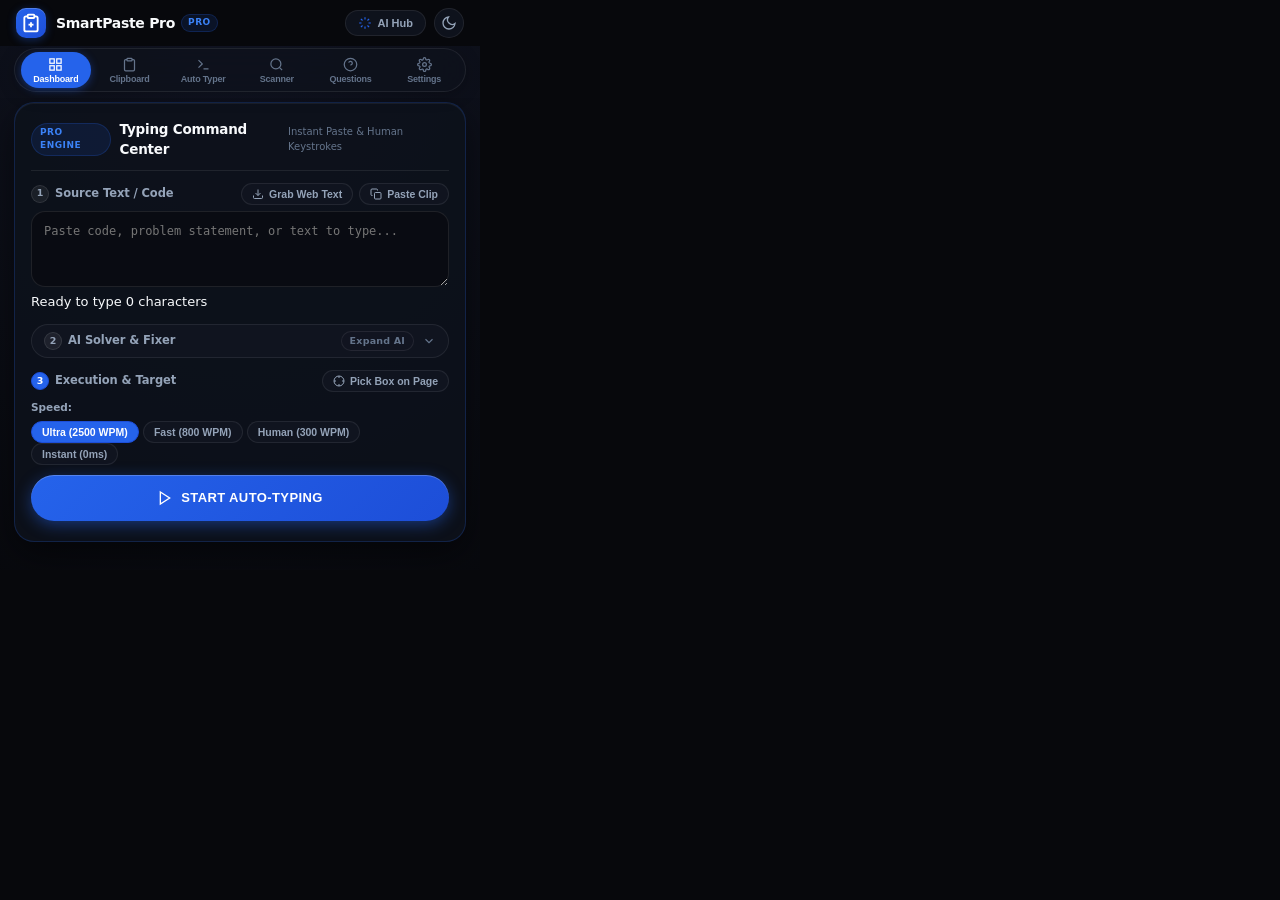
==== commit fd39e2ab: "feat(presets): refine speed presets grid layout, compact textarea & polish button styling" ====
--- a/popup/popup.html
+++ b/popup/popup.html
@@ -92,7 +92,7 @@
       <!-- ─── DASHBOARD ─── -->
       <section class="section active" id="section-dashboard">
         <!-- ─── 1-CLICK MAGIC WORKFLOW ─── -->
-        <div class="card easy-flow-card">
+        <div class="easy-flow-card">
           <div class="easy-flow-header">
             <div class="easy-flow-title">
               <span class="easy-flow-badge">PRO ENGINE</span>
@@ -102,7 +102,7 @@
           </div>
 
           <!-- STEP 1: INPUT -->
-          <div class="easy-step">
+          <div class="easy-step easy-step--editor-card">
             <div class="easy-step-top">
               <div class="easy-step-label">
                 <span class="easy-step-num easy-step-num--1">1</span>
@@ -121,9 +121,16 @@
                   </svg>
                   <span>Paste Clip</span>
                 </button>
+                <button type="button" class="btn-step-tool btn-step-tool--clear" id="easyClearBtn" title="Clear text" style="display:none">
+                  <span>Clear</span>
+                </button>
               </div>
             </div>
             <textarea class="textarea easy-flow-textarea" id="easyTextInput" placeholder="Paste code, problem statement, or text to type..." rows="3"></textarea>
+            <div class="editor-status-bar">
+              <span class="editor-live-status"><span class="status-dot"></span> Ready to type</span>
+              <span class="editor-char-counter" id="easyCharCount">0 characters</span>
+            </div>
           </div>
 
           <!-- STEP 2: AI (OPTIONAL) -->
@@ -195,14 +202,12 @@
             </div>
             <div class="easy-speed-selector">
               <span class="easy-speed-title">Speed:</span>
-              <button type="button" class="easy-speed-btn" data-speed="15000" data-mode="character">Max (15000 WPM)</button>
-              <button type="button" class="easy-speed-btn" data-speed="10000" data-mode="character">God (10000 WPM)</button>
-              <button type="button" class="easy-speed-btn" data-speed="7500" data-mode="character">Hyper (7500 WPM)</button>
-              <button type="button" class="easy-speed-btn" data-speed="5000" data-mode="character">Sonic (5000 WPM)</button>
-              <button type="button" class="easy-speed-btn active" data-speed="2500" data-mode="character">Ultra (2500 WPM)</button>
-              <button type="button" class="easy-speed-btn" data-speed="800" data-mode="character">Fast (800 WPM)</button>
-              <button type="button" class="easy-speed-btn" data-speed="300" data-mode="character">Human (300 WPM)</button>
-              <button type="button" class="easy-speed-btn" data-speed="instant" data-mode="instant">Instant (0ms)</button>
+              <div class="easy-speed-grid">
+                <button type="button" class="easy-speed-btn active" data-speed="2500" data-mode="character">Ultra (2500 WPM)</button>
+                <button type="button" class="easy-speed-btn" data-speed="800" data-mode="character">Fast (800 WPM)</button>
+                <button type="button" class="easy-speed-btn" data-speed="300" data-mode="character">Human (300 WPM)</button>
+                <button type="button" class="easy-speed-btn" data-speed="instant" data-mode="instant">Instant (0ms)</button>
+              </div>
             </div>
             <div class="easy-start-actions">
               <button type="button" class="btn-easy-start" id="easyStartTypingBtn">
@@ -605,22 +610,25 @@
               <option value="">Load from Saved Clipboard Items...</option>
             </select>
           </div>
-          <textarea class="textarea" id="typingText" placeholder="Enter, paste, or select text from your saved clipboard items to type into any webpage field..." rows="5"></textarea>
+          <textarea class="textarea" id="typingText" placeholder="Enter, paste, or select text from your saved clipboard items to type into any webpage field..." rows="3"></textarea>
           <div class="typing-char-count"><span id="typingCharCount">0</span> characters</div>
         </div>
 
-        <div class="card">
-          <div class="card-header">Speed Presets</div>
+        <div class="card speed-presets-card">
+          <div class="card-header">
+            <span>Speed Presets</span>
+            <span class="badge badge--code">60 – 15000 WPM</span>
+          </div>
           <div class="speed-presets-grid">
             <button type="button" class="preset-btn" data-preset="normal">Normal<span class="preset-val">60 WPM</span></button>
             <button type="button" class="preset-btn" data-preset="fast">Fast<span class="preset-val">180 WPM</span></button>
             <button type="button" class="preset-btn" data-preset="ultra">Ultra<span class="preset-val">500 WPM</span></button>
             <button type="button" class="preset-btn" data-preset="extreme">Extreme<span class="preset-val">1000 WPM</span></button>
             <button type="button" class="preset-btn" data-preset="turbo">Turbo<span class="preset-val">2500 WPM</span></button>
-            <button type="button" class="preset-btn" data-preset="sonic">Sonic<span class="preset-val">5000 WPM</span></button>
-            <button type="button" class="preset-btn" data-preset="hyper">Hyper<span class="preset-val">7500 WPM</span></button>
-            <button type="button" class="preset-btn" data-preset="god">God<span class="preset-val">10000 WPM</span></button>
-            <button type="button" class="preset-btn" data-preset="max">Max<span class="preset-val">15000 WPM</span></button>
+            <button type="button" class="preset-btn preset-btn--sonic" data-preset="sonic">Sonic<span class="preset-val">5000 WPM</span></button>
+            <button type="button" class="preset-btn preset-btn--hyper" data-preset="hyper">Hyper<span class="preset-val">7500 WPM</span></button>
+            <button type="button" class="preset-btn preset-btn--god" data-preset="god">God<span class="preset-val">10000 WPM</span></button>
+            <button type="button" class="preset-btn preset-btn--max" data-preset="max">Max<span class="preset-val">15000 WPM</span></button>
             <button type="button" class="preset-btn preset-btn--instant" data-preset="instant">Instant<span class="preset-val">0 ms Delay</span></button>
           </div>
         </div>
--- a/popup/popup.css
+++ b/popup/popup.css
@@ -1288,14 +1288,14 @@
 .speed-presets-grid {
   display: grid;
   grid-template-columns: repeat(5, 1fr);
-  gap: 5px;
+  gap: 6px;
 }
 
 .preset-btn {
   background: var(--surface);
   border: 1px solid var(--card-border);
   border-radius: var(--radius-sm);
-  padding: 8px 2px;
+  padding: 6px 3px;
   font-size: 11px;
   font-weight: 600;
   color: var(--text);
@@ -1305,7 +1305,10 @@
   display: flex;
   flex-direction: column;
   align-items: center;
+  justify-content: center;
   gap: 2px;
+  min-height: 44px;
+  box-shadow: 0 1px 2px rgba(0, 0, 0, 0.04);
 }
 
 .preset-btn:hover {
@@ -1319,10 +1322,10 @@
 }
 
 .preset-btn.active {
-  border-color: #1d4ed8;
-  background: #2563eb;
-  color: #ffffff;
-  box-shadow: 0 2px 8px rgba(37, 99, 235, 0.4);
+  border-color: #1d4ed8 !important;
+  background: #2563eb !important;
+  color: #ffffff !important;
+  box-shadow: 0 3px 10px rgba(37, 99, 235, 0.4) !important;
 }
 
 .preset-val {
@@ -1332,16 +1335,31 @@
 }
 
 .preset-btn.active .preset-val {
-  color: rgba(255, 255, 255, 0.85);
-}
-
+  color: rgba(255, 255, 255, 0.9) !important;
+}
+
+/* Subtle distinctive styling for high speeds */
+.preset-btn--sonic {
+  border-color: rgba(14, 165, 233, 0.3);
+}
+.preset-btn--hyper {
+  border-color: rgba(168, 85, 247, 0.3);
+}
+.preset-btn--god {
+  border-color: rgba(245, 158, 11, 0.35);
+}
+.preset-btn--max {
+  border-color: rgba(239, 68, 68, 0.35);
+}
 .preset-btn--instant {
-  border-color: rgba(16, 185, 129, 0.3);
-}
-
-.preset-btn--instant:hover {
-  border-color: var(--accent-emerald);
-}
+  border-color: rgba(16, 185, 129, 0.35);
+}
+
+.preset-btn--sonic:hover { border-color: rgba(14, 165, 233, 0.6); }
+.preset-btn--hyper:hover { border-color: rgba(168, 85, 247, 0.6); }
+.preset-btn--god:hover { border-color: rgba(245, 158, 11, 0.7); }
+.preset-btn--max:hover { border-color: rgba(239, 68, 68, 0.7); }
+.preset-btn--instant:hover { border-color: var(--accent-emerald); }
 
 /* ─── Mode Selector (Five Grid) ────────────────────────────────────────────── */
 .mode-selector--five {
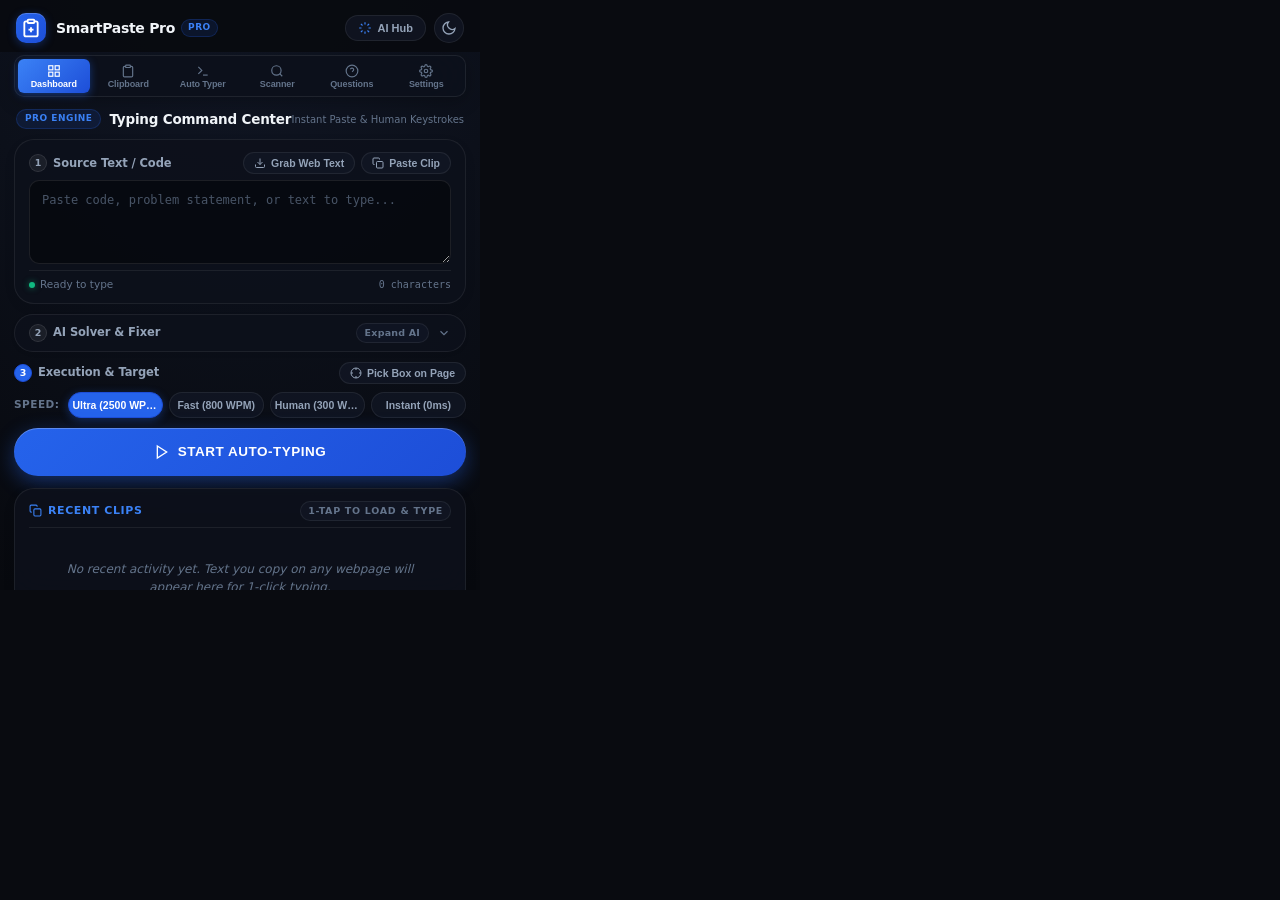
==== commit c77ca016: "feat(ui): implement Apple iOS / macOS Inset Grouped Settings style (zero floating boxes)" ====
--- a/popup/popup.html
+++ b/popup/popup.html
@@ -379,10 +379,19 @@
           </div>
         </div>
 
-        <div class="card" id="recentActivity">
-          <div class="card-header">Recent Activity</div>
+        <div class="card recent-activity-card" id="recentActivity">
+          <div class="card-header recent-activity-header">
+            <div class="recent-title-group">
+              <svg width="13" height="13" viewBox="0 0 24 24" fill="none" stroke="currentColor" stroke-width="2">
+                <rect x="9" y="9" width="13" height="13" rx="2" ry="2"/>
+                <path d="M5 15H4a2 2 0 0 1-2-2V4a2 2 0 0 1 2-2h9a2 2 0 0 1 2 2v1"/>
+              </svg>
+              <span>Recent Clips</span>
+            </div>
+            <span class="recent-hint">1-tap to load &amp; type</span>
+          </div>
           <div class="activity-list" id="activityList">
-            <div class="empty-state">No recent activity. Start by capturing some text!</div>
+            <div class="empty-state">No recent activity yet. Text you copy on any webpage will appear here for 1-click typing.</div>
           </div>
         </div>
       </section>
@@ -605,8 +614,28 @@
             <span>Text to Type</span>
             <span class="typing-word-badge" id="typingWordCountDisplay">0 words</span>
           </div>
-          <div class="saved-loader-wrap">
-            <select class="select-input select--full" id="savedClipSelector">
+          <div class="saved-loader-wrap custom-clip-picker" id="customClipPicker">
+            <button type="button" class="clip-picker-trigger" id="clipPickerTrigger">
+              <div class="clip-picker-left">
+                <svg width="13" height="13" viewBox="0 0 24 24" fill="none" stroke="currentColor" stroke-width="2">
+                  <path d="M16 4h2a2 2 0 0 1 2 2v14a2 2 0 0 1-2 2H6a2 2 0 0 1-2-2V6a2 2 0 0 1 2-2h2"/>
+                  <rect x="8" y="2" width="8" height="4" rx="1" ry="1"/>
+                </svg>
+                <span class="clip-picker-selected" id="clipPickerSelectedText">Load from Saved Clipboard Items...</span>
+              </div>
+              <svg class="clip-picker-arrow" id="clipPickerArrow" width="12" height="12" viewBox="0 0 24 24" fill="none" stroke="currentColor" stroke-width="2.2">
+                <polyline points="6 9 12 15 18 9"/>
+              </svg>
+            </button>
+            <div class="clip-picker-dropdown" id="clipPickerDropdown" style="display:none">
+              <div class="clip-picker-search-wrap">
+                <input type="text" class="clip-picker-search" id="clipPickerSearch" placeholder="Filter saved clips...">
+              </div>
+              <div class="clip-picker-list" id="clipPickerList">
+                <div class="clip-picker-empty">No saved clips found</div>
+              </div>
+            </div>
+            <select class="select-input select--full" id="savedClipSelector" style="display:none">
               <option value="">Load from Saved Clipboard Items...</option>
             </select>
           </div>
@@ -838,142 +867,140 @@
         </div>
       </section>
 
-      <!-- ─── SETTINGS ─── -->
+      <!-- ─── SETTINGS (Apple iOS / macOS Inset Grouped Style) ─── -->
       <section class="section" id="section-settings">
         <div class="section-header">
           <h2>Settings</h2>
         </div>
 
-        <div class="card">
-          <div class="card-header">Appearance</div>
-          <div class="settings-group">
-            <div class="setting-row">
-              <div class="setting-info">
-                <div class="setting-label">Theme</div>
-                <div class="setting-desc">Choose between dark and light mode</div>
-              </div>
-              <select class="select-input" id="settingTheme">
-                <option value="dark">Dark</option>
-                <option value="light">Light</option>
-              </select>
-            </div>
-          </div>
-        </div>
-
-        <div class="card">
-          <div class="card-header">Clipboard</div>
-          <div class="settings-group">
-            <div class="setting-row">
-              <div class="setting-info">
-                <div class="setting-label">Max Saved Items</div>
-                <div class="setting-desc">Maximum clipboard history items (10&ndash;1000)</div>
-              </div>
-              <input type="number" class="input input--sm" id="settingMaxItems" value="200" min="10" max="1000">
-            </div>
-            <div class="setting-row">
-              <div class="setting-info">
-                <div class="setting-label">Auto-Detect Questions</div>
-                <div class="setting-desc">Auto-categorize saved text</div>
-              </div>
-              <label class="toggle">
-                <input type="checkbox" id="settingAutoDetect" checked>
-                <span class="toggle-slider"></span>
-              </label>
-            </div>
-          </div>
-        </div>
-
-        <div class="card">
-          <div class="card-header">Typing Defaults</div>
-          <div class="settings-group">
-            <div class="setting-row">
-              <div class="setting-info">
-                <div class="setting-label">Default Speed (WPM)</div>
-                <div class="setting-desc">Default typing speed in words per minute (10–15000)</div>
-              </div>
-              <input type="number" class="input input--sm" id="settingTypingSpeed" value="60" min="10" max="15000" step="50">
-            </div>
-            <div class="setting-row">
-              <div class="setting-info">
-                <div class="setting-label">Default Mode</div>
-                <div class="setting-desc">Default typing mode</div>
-              </div>
-              <select class="select-input" id="settingTypingMode">
-                <option value="character">Character</option>
-                <option value="word">Word</option>
-                <option value="line">Line</option>
-                <option value="paragraph">Paragraph</option>
-                <option value="instant">Instant (0 ms)</option>
-              </select>
-            </div>
-            <div class="setting-row">
-              <div class="setting-info">
-                <div class="setting-label">Pause After Paragraph</div>
-                <div class="setting-desc">Add a pause between paragraphs</div>
-              </div>
-              <label class="toggle">
-                <input type="checkbox" id="settingPauseParagraph" checked>
-                <span class="toggle-slider"></span>
-              </label>
-            </div>
-          </div>
-        </div>
-
-        <div class="card">
-          <div class="card-header">
-            <span>AI Provider API Keys</span>
-            <span class="badge badge--code">ChatGPT · Claude · Gemini</span>
-          </div>
-          <div class="settings-group">
-            <div class="setting-row">
-              <div class="setting-info">
-                <div class="setting-label">OpenAI (ChatGPT) Key</div>
-                <div class="setting-desc">Used for GPT-4o-mini in-popup generation</div>
-              </div>
-              <input type="password" class="input input--key" id="keyChatGPT" placeholder="sk-...">
-            </div>
-            <div class="setting-row">
-              <div class="setting-info">
-                <div class="setting-label">Anthropic (Claude) Key</div>
-                <div class="setting-desc">Used for Claude 3.5 Haiku generation</div>
-              </div>
-              <input type="password" class="input input--key" id="keyClaude" placeholder="sk-ant-...">
-            </div>
-            <div class="setting-row">
-              <div class="setting-info">
-                <div class="setting-label">Google Gemini Key</div>
-                <div class="setting-desc">Free from Google AI Studio (Gemini 1.5 Flash)</div>
-              </div>
-              <input type="password" class="input input--key" id="keyGemini" placeholder="AIzaSy...">
-            </div>
-          </div>
-        </div>
-
-        <div class="card">
-          <div class="card-header">Data Management</div>
-          <div class="storage-usage">
-            <div class="storage-bar-wrap">
-              <div class="storage-bar" id="storageBar" style="width:0%"></div>
-            </div>
-            <span class="storage-label" id="storageLabel">0 KB used</span>
-          </div>
-          <div class="btn-group">
-            <button class="btn btn--secondary" id="exportDataBtn">Export All Data</button>
-            <button class="btn btn--secondary" id="importDataBtn">Import Data</button>
-            <button class="btn btn--danger" id="clearAllDataBtn">Clear All Data</button>
-          </div>
-          <input type="file" id="importFileInput" accept=".json" style="display:none">
-        </div>
-
-        <div class="card">
-          <div class="card-header">Save</div>
-          <button class="btn btn--primary btn--full" id="saveSettingsBtn">Save Settings</button>
-        </div>
-
-        <div class="card app-info">
-          <div class="info-row"><span class="info-label">Version:</span><span class="info-value">1.0.0</span></div>
-          <div class="info-row"><span class="info-label">Storage:</span><span class="info-value">chrome.storage.local</span></div>
-          <p class="privacy-note">SmartPaste Pro processes content locally. No data is sent to external servers. Sensitive data (passwords, tokens) is never saved.</p>
+        <div class="settings-section-title">Appearance</div>
+        <div class="settings-group">
+          <div class="setting-row">
+            <div class="setting-info">
+              <div class="setting-label">Theme</div>
+              <div class="setting-desc">Choose between dark and light mode</div>
+            </div>
+            <select class="select-input" id="settingTheme">
+              <option value="dark">Dark</option>
+              <option value="light">Light</option>
+            </select>
+          </div>
+        </div>
+
+        <div class="settings-section-title">Clipboard</div>
+        <div class="settings-group">
+          <div class="setting-row">
+            <div class="setting-info">
+              <div class="setting-label">Max Saved Items</div>
+              <div class="setting-desc">Maximum clipboard history items (10&ndash;1000)</div>
+            </div>
+            <input type="number" class="input input--sm" id="settingMaxItems" value="200" min="10" max="1000">
+          </div>
+          <div class="setting-row">
+            <div class="setting-info">
+              <div class="setting-label">Auto-Detect Questions</div>
+              <div class="setting-desc">Auto-categorize saved text</div>
+            </div>
+            <label class="toggle">
+              <input type="checkbox" id="settingAutoDetect" checked>
+              <span class="toggle-slider"></span>
+            </label>
+          </div>
+        </div>
+
+        <div class="settings-section-title">Typing Defaults</div>
+        <div class="settings-group">
+          <div class="setting-row">
+            <div class="setting-info">
+              <div class="setting-label">Default Speed (WPM)</div>
+              <div class="setting-desc">Default typing speed in words per minute (10–15000)</div>
+            </div>
+            <input type="number" class="input input--sm" id="settingTypingSpeed" value="60" min="10" max="15000" step="50">
+          </div>
+          <div class="setting-row">
+            <div class="setting-info">
+              <div class="setting-label">Default Mode</div>
+              <div class="setting-desc">Default typing mode</div>
+            </div>
+            <select class="select-input" id="settingTypingMode">
+              <option value="character">Character</option>
+              <option value="word">Word</option>
+              <option value="line">Line</option>
+              <option value="paragraph">Paragraph</option>
+              <option value="instant">Instant (0 ms)</option>
+            </select>
+          </div>
+          <div class="setting-row">
+            <div class="setting-info">
+              <div class="setting-label">Pause After Paragraph</div>
+              <div class="setting-desc">Add a pause between paragraphs</div>
+            </div>
+            <label class="toggle">
+              <input type="checkbox" id="settingPauseParagraph" checked>
+              <span class="toggle-slider"></span>
+            </label>
+          </div>
+        </div>
+
+        <div class="settings-section-title">AI Provider API Keys</div>
+        <div class="settings-group">
+          <div class="setting-row">
+            <div class="setting-info">
+              <div class="setting-label">OpenAI (ChatGPT) Key</div>
+              <div class="setting-desc">Used for GPT-4o-mini in-popup generation</div>
+            </div>
+            <input type="password" class="input input--key" id="keyChatGPT" placeholder="sk-...">
+          </div>
+          <div class="setting-row">
+            <div class="setting-info">
+              <div class="setting-label">Anthropic (Claude) Key</div>
+              <div class="setting-desc">Used for Claude 3.5 Haiku generation</div>
+            </div>
+            <input type="password" class="input input--key" id="keyClaude" placeholder="sk-ant-...">
+          </div>
+          <div class="setting-row">
+            <div class="setting-info">
+              <div class="setting-label">Google Gemini Key</div>
+              <div class="setting-desc">Free from Google AI Studio (Gemini 1.5 Flash)</div>
+            </div>
+            <input type="password" class="input input--key" id="keyGemini" placeholder="AIzaSy...">
+          </div>
+        </div>
+
+        <div class="settings-section-title">Data Management</div>
+        <div class="settings-group">
+          <div class="setting-row setting-row--block">
+            <div class="storage-usage">
+              <div class="storage-bar-wrap">
+                <div class="storage-bar" id="storageBar" style="width:0%"></div>
+              </div>
+              <span class="storage-label" id="storageLabel">0 KB used</span>
+            </div>
+            <div class="btn-group">
+              <button class="btn btn--secondary" id="exportDataBtn">Export All Data</button>
+              <button class="btn btn--secondary" id="importDataBtn">Import Data</button>
+              <button class="btn btn--danger" id="clearAllDataBtn">Clear All Data</button>
+            </div>
+            <input type="file" id="importFileInput" accept=".json" style="display:none">
+          </div>
+        </div>
+
+        <div class="settings-save-wrap">
+          <button class="btn btn--primary btn--full btn--lg" id="saveSettingsBtn">Save Settings</button>
+        </div>
+
+        <div class="settings-group app-info">
+          <div class="setting-row">
+            <span class="info-label">Version</span>
+            <span class="info-value">1.0.0</span>
+          </div>
+          <div class="setting-row">
+            <span class="info-label">Storage Engine</span>
+            <span class="info-value">chrome.storage.local</span>
+          </div>
+          <div class="setting-row">
+            <p class="privacy-note">SmartPaste Pro operates 100% locally in your browser. No personal data is sent to external servers. Passwords and credentials are never stored.</p>
+          </div>
         </div>
       </section>
 
--- a/popup/popup.css
+++ b/popup/popup.css
@@ -4,48 +4,46 @@
    ═══════════════════════════════════════════════════════════════════════════════ */
 
 :root {
-  /* Signature Brand Accent (Modern Electric Cobalt) */
-  --primary: #2563eb;
-  --primary-hover: #1d4ed8;
-  --primary-glow: rgba(37, 99, 235, 0.22);
-  --accent-gradient: linear-gradient(135deg, #2563eb 0%, #1d4ed8 100%);
-
-  /* Semantic Highlights */
-  --accent-cyan: #0284c7;
+  /* Signature Brand Accent (Electric Hyper Cobalt & Cyan Radiant Glow) */
+  --primary: #3b82f6;
+  --primary-hover: #2563eb;
+  --primary-glow: rgba(59, 130, 246, 0.28);
+  --accent-gradient: linear-gradient(135deg, #3b82f6 0%, #1d4ed8 100%);
+  --accent-cyan: #06b6d4;
   --accent-emerald: #10b981;
   --accent-amber: #f59e0b;
-  --accent-rose: #ef4444;
-
-  /* Typography & Geometry (Organic Squircles & Smooth Pills) */
-  --font: -apple-system, BlinkMacSystemFont, 'SF Pro Display', 'Inter', -apple-system, system-ui, sans-serif;
-  --font-mono: 'SF Mono', 'JetBrains Mono', 'Fira Code', 'Roboto Mono', Menlo, monospace;
-  --radius-xs: 8px;
-  --radius-sm: 14px;
-  --radius: 20px;
-  --radius-lg: 24px;
+  --accent-rose: #f43f5e;
+
+  /* Typography & Geometry (Linear & Raycast Inspired Micro Squircles) */
+  --font: -apple-system, BlinkMacSystemFont, 'SF Pro Text', 'Inter', system-ui, sans-serif;
+  --font-mono: 'JetBrains Mono', 'SF Mono', Menlo, Consolas, monospace;
+  --radius-xs: 6px;
+  --radius-sm: 10px;
+  --radius: 14px;
+  --radius-lg: 18px;
   --radius-full: 9999px;
-  --transition: 0.18s cubic-bezier(0.16, 1, 0.3, 1);
-}
-
-/* ─── Dark Theme (Signature Obsidian Studio) ────────────────────────────────── */
+  --transition: 0.16s cubic-bezier(0.16, 1, 0.3, 1);
+}
+
+/* ─── Dark Theme (Elite Obsidian Studio) ────────────────────────────────── */
 [data-theme="dark"] {
-  --bg-base: #07080c;
-  --bg-gradient: radial-gradient(120% 120% at 50% 0%, #111524 0%, #07080c 100%);
-  --surface: rgba(18, 22, 34, 0.75);
-  --surface-hover: rgba(26, 32, 50, 0.9);
-  --surface-solid: #111420;
-  --card-bg: rgba(14, 18, 28, 0.85);
-  --card-border: rgba(255, 255, 255, 0.08);
-  --card-border-hover: rgba(255, 255, 255, 0.16);
-  --input-bg: #090b12;
+  --bg-base: #090b10;
+  --bg-gradient: radial-gradient(120% 120% at 50% -10%, #111726 0%, #07090e 100%);
+  --surface: rgba(18, 24, 38, 0.72);
+  --surface-hover: rgba(28, 36, 56, 0.85);
+  --surface-solid: #0f1422;
+  --card-bg: rgba(13, 17, 28, 0.85);
+  --card-border: rgba(255, 255, 255, 0.07);
+  --card-border-hover: rgba(59, 130, 246, 0.3);
+  --input-bg: rgba(7, 9, 15, 0.85);
   --input-border: rgba(255, 255, 255, 0.09);
-  --text: #f8fafc;
+  --text: #f1f5f9;
   --text-secondary: #94a3b8;
   --text-muted: #64748b;
-  --nav-bg: rgba(14, 18, 28, 0.88);
+  --nav-bg: rgba(13, 17, 28, 0.92);
   --nav-border: rgba(255, 255, 255, 0.08);
-  --header-bg: #07080c;
-  --glass-shadow: 0 12px 36px rgba(0, 0, 0, 0.5), inset 0 1px 0 rgba(255, 255, 255, 0.06);
+  --header-bg: rgba(9, 11, 16, 0.95);
+  --glass-shadow: 0 8px 32px rgba(0, 0, 0, 0.45), inset 0 1px 0 rgba(255, 255, 255, 0.06);
 }
 
 /* ─── Light Theme (Crisp Studio Pearl Slate) ───────────────────────────────── */
@@ -78,8 +76,8 @@
 
 html {
   width: 480px;
-  height: 570px;
-  max-height: 570px;
+  height: 590px;
+  max-height: 590px;
   margin: 0;
   padding: 0;
   overflow: hidden !important;
@@ -92,8 +90,8 @@
   background: var(--bg-base);
   color: var(--text);
   width: 480px;
-  height: 570px;
-  max-height: 570px;
+  height: 590px;
+  max-height: 590px;
   margin: 0;
   padding: 0;
   overflow: hidden !important;
@@ -128,10 +126,10 @@
   display: flex;
   align-items: center;
   justify-content: space-between;
-  padding: 8px 16px;
+  padding: 12px 16px 8px 16px;
   background: var(--header-bg);
   flex-shrink: 0;
-  height: 46px;
+  height: 52px;
   z-index: 10;
 }
 
@@ -256,17 +254,17 @@
   display: grid;
   grid-template-columns: repeat(6, 1fr);
   background: var(--nav-bg);
-  backdrop-filter: blur(20px);
-  -webkit-backdrop-filter: blur(20px);
+  backdrop-filter: blur(24px);
+  -webkit-backdrop-filter: blur(24px);
   border: 1px solid var(--nav-border);
-  border-radius: var(--radius-full);
-  height: 44px;
+  border-radius: var(--radius-sm);
+  height: 42px;
   flex-shrink: 0;
-  padding: 3px 6px;
-  margin: 2px 14px 6px 14px;
-  gap: 4px;
+  padding: 3px;
+  margin: 3px 14px 8px 14px;
+  gap: 3px;
   z-index: 9;
-  box-shadow: 0 4px 16px rgba(0, 0, 0, 0.25);
+  box-shadow: 0 4px 18px rgba(0, 0, 0, 0.28);
 }
 
 .nav-btn {
@@ -274,28 +272,28 @@
   flex-direction: column;
   align-items: center;
   justify-content: center;
-  gap: 2px;
-  padding: 3px 2px;
+  gap: 1px;
+  padding: 2px;
   border: none;
   background: transparent;
   color: var(--text-muted);
   cursor: pointer;
-  border-radius: var(--radius-full);
+  border-radius: var(--radius-xs);
   transition: all var(--transition);
   min-width: 0;
   width: 100%;
 }
 
 .nav-btn svg {
-  width: 15px;
-  height: 15px;
+  width: 14px;
+  height: 14px;
   transition: stroke var(--transition), transform var(--transition);
 }
 
 .nav-btn span {
   font-size: 9px;
   font-weight: 600;
-  letter-spacing: -0.2px;
+  letter-spacing: -0.1px;
   overflow: hidden;
   text-overflow: ellipsis;
   white-space: nowrap;
@@ -309,9 +307,9 @@
 
 .nav-btn.active {
   color: #ffffff;
-  background: #2563eb;
-  border-radius: var(--radius-full);
-  box-shadow: 0 2px 8px rgba(37, 99, 235, 0.4);
+  background: linear-gradient(135deg, #3b82f6 0%, #1d4ed8 100%);
+  border-radius: var(--radius-xs);
+  box-shadow: 0 2px 8px rgba(37, 99, 235, 0.45);
 }
 
 .nav-btn.active svg {
@@ -358,6 +356,7 @@
   display: flex;
   align-items: center;
   justify-content: space-between;
+  margin-top: 4px;
   margin-bottom: 12px;
   padding: 0 4px;
 }
@@ -405,10 +404,29 @@
   justify-content: space-between;
 }
 
-/* ─── Settings Groups & Rows (High-End Inset Architecture) ─────────────────── */
+/* ─── Apple iOS / macOS Inset Grouped Settings Architecture ────────────────── */
+.settings-section-title {
+  font-size: 11px;
+  font-weight: 700;
+  text-transform: uppercase;
+  letter-spacing: 0.6px;
+  color: var(--text-muted);
+  margin: 14px 4px 6px 6px;
+}
+
+.settings-section-title:first-of-type {
+  margin-top: 4px;
+}
+
 .settings-group {
   display: flex;
   flex-direction: column;
+  background: var(--card-bg);
+  border: 1px solid var(--card-border);
+  border-radius: 16px;
+  overflow: hidden;
+  box-shadow: 0 1px 4px rgba(0, 0, 0, 0.02);
+  margin-bottom: 12px;
 }
 
 .setting-row {
@@ -416,22 +434,28 @@
   align-items: center;
   justify-content: space-between;
   gap: 16px;
-  padding: 10px 0;
+  padding: 12px 14px;
   border-bottom: 1px solid var(--card-border);
-}
-
-.setting-row:first-child {
-  padding-top: 2px;
+  transition: background var(--transition);
+}
+
+.setting-row:hover {
+  background: var(--surface-hover);
 }
 
 .setting-row:last-child {
   border-bottom: none;
-  padding-bottom: 2px;
+}
+
+.setting-row--block {
+  flex-direction: column;
+  align-items: stretch;
+  gap: 12px;
 }
 
 .setting-info {
-  flex: 1;
-  min-width: 0;
+  flex: 1 1 auto;
+  min-width: 170px;
 }
 
 .setting-label {
@@ -446,14 +470,44 @@
   color: var(--text-muted);
   margin-top: 2px;
   line-height: 1.35;
+}
+
+.settings-save-wrap {
+  margin: 16px 0 14px 0;
+}
+
+.settings-group.app-info .setting-row {
+  padding: 8px 14px;
+  font-size: 11.5px;
+}
+
+.settings-group.app-info .info-label {
+  color: var(--text-muted);
+  font-size: 11px;
+  font-weight: 500;
+}
+
+.settings-group.app-info .info-value {
+  color: var(--text);
+  font-size: 11px;
+  font-weight: 600;
+  font-family: var(--font-mono);
+}
+
+.settings-group.app-info .privacy-note {
+  font-size: 10.5px;
+  color: var(--text-muted);
+  line-height: 1.45;
+  margin: 0;
+  border-top: none;
+  padding: 2px 0;
 }
 
 /* ─── HIDE UNWANTED CLUTTER ON DASHBOARD ───────────────────────────────────── */
 .guide-card,
 .stats-grid,
 .quick-actions-card,
-#quickActionsCard,
-#recentActivity {
+#quickActionsCard {
   display: none !important;
 }
 
@@ -469,15 +523,12 @@
   animation: sectionFade 0.2s cubic-bezier(0.16, 1, 0.3, 1);
 }
 
-/* ─── Typing Command Center (Unified Pro Canvas) ───────────────────────────── */
+/* ─── Typing Command Center (Unified Pro Canvas - Zero Box Cage!) ──────────── */
 .easy-flow-card {
-  border: 1px solid rgba(37, 99, 235, 0.22);
-  border-radius: var(--radius);
-  background: var(--card-bg);
-  box-shadow: var(--glass-shadow);
-  position: relative;
-  overflow: hidden;
-  padding: 16px;
+  background: transparent;
+  border: none;
+  box-shadow: none;
+  padding: 0;
   margin-bottom: 8px;
 }
 
@@ -485,9 +536,8 @@
   display: flex;
   align-items: center;
   justify-content: space-between;
-  margin-bottom: 12px;
-  border-bottom: 1px solid var(--card-border);
-  padding-bottom: 10px;
+  margin-bottom: 10px;
+  padding: 0 2px;
 }
 
 .easy-flow-title {
@@ -629,45 +679,97 @@
   color: var(--primary);
 }
 
-/* Editor Textarea (Rounded Squircle) */
+/* ─── Step 1: Editor Studio Canvas (High-End Tactile Squircle) ─────────────── */
+.easy-step--editor-card {
+  background: var(--card-bg);
+  border: 1px solid var(--card-border);
+  border-radius: 20px;
+  padding: 12px 14px 10px 14px;
+  margin-bottom: 10px;
+  box-shadow: 0 4px 16px rgba(0, 0, 0, 0.03);
+  transition: all var(--transition);
+}
+
+.easy-step--editor-card:focus-within {
+  border-color: var(--primary);
+  box-shadow: 0 0 0 3px var(--primary-glow), 0 4px 20px rgba(37, 99, 235, 0.12);
+}
+
 .easy-flow-textarea {
   width: 100%;
-  min-height: 68px;
-  max-height: 120px;
-  font-size: 12px;
+  min-height: 84px;
+  max-height: 130px;
+  font-size: 12.5px;
   font-family: var(--font-mono);
-  resize: vertical;
-  background: var(--input-bg);
-  border: 1px solid var(--input-border);
-  border-radius: var(--radius-sm);
-  padding: 10px 12px;
+  resize: none;
+  background: transparent;
+  border: none;
+  padding: 6px 2px 8px 2px;
   color: var(--text);
   box-sizing: border-box;
   outline: none;
-  transition: all var(--transition);
-}
-
-.easy-flow-textarea:focus {
-  border-color: var(--primary);
-  box-shadow: 0 0 0 2px var(--primary-glow);
-  background: rgba(12, 15, 24, 0.95);
-}
-
-/* Collapsible AI Pill Drawer */
+  line-height: 1.5;
+}
+
+.easy-flow-textarea::placeholder {
+  color: var(--text-muted);
+  opacity: 0.7;
+}
+
+.editor-status-bar {
+  display: flex;
+  align-items: center;
+  justify-content: space-between;
+  padding-top: 6px;
+  border-top: 1px solid var(--card-border);
+  font-size: 10.5px;
+  color: var(--text-muted);
+}
+
+.editor-live-status {
+  display: flex;
+  align-items: center;
+  gap: 5px;
+  font-weight: 500;
+}
+
+.status-dot {
+  width: 6px;
+  height: 6px;
+  border-radius: 50%;
+  background: #10b981;
+  display: inline-block;
+  box-shadow: 0 0 6px rgba(16, 185, 129, 0.6);
+}
+
+.editor-char-counter {
+  font-family: var(--font-mono);
+  font-size: 10px;
+}
+
+/* ─── Step 2: AI Drawer (Floating Capsule Pill) ────────────────────────────── */
+.easy-step--collapsible {
+  margin-bottom: 10px;
+}
+
 .easy-step-toggle {
   cursor: pointer;
   user-select: none;
   border-radius: var(--radius-full);
-  padding: 6px 12px;
-  background: var(--surface);
-  border: 1px solid var(--card-border);
-  margin-bottom: 0 !important;
+  padding: 8px 14px;
+  background: var(--card-bg);
+  border: 1px solid var(--card-border);
+  box-shadow: 0 2px 8px rgba(0, 0, 0, 0.02);
+  display: flex;
+  align-items: center;
+  justify-content: space-between;
   transition: all var(--transition);
 }
 
 .easy-step-toggle:hover {
   background: var(--surface-hover);
   border-color: var(--card-border-hover);
+  transform: translateY(-1px);
 }
 
 .easy-step-right-tools {
@@ -849,42 +951,58 @@
   padding-right: 4px;
 }
 
-/* Speed Selector Strip */
+/* Speed Selector Strip (Unified 4-Segment Capsule Dock) */
 .easy-speed-selector {
   display: flex;
   align-items: center;
-  gap: 5px;
-  margin-top: 8px;
-  flex-wrap: wrap;
+  gap: 8px;
+  margin: 8px 0 10px 0;
 }
 
 .easy-speed-title {
   font-size: 10.5px;
-  font-weight: 600;
-  color: var(--text-secondary);
+  font-weight: 700;
+  color: var(--text-muted);
+  text-transform: uppercase;
+  letter-spacing: 0.5px;
+  flex-shrink: 0;
+}
+
+.easy-speed-grid {
+  display: grid;
+  grid-template-columns: repeat(4, 1fr);
+  gap: 6px;
+  flex: 1;
 }
 
 .easy-speed-btn {
-  padding: 4px 10px;
+  padding: 6px 4px;
   font-size: 10.5px;
   font-weight: 600;
+  text-align: center;
   border-radius: var(--radius-full);
   border: 1px solid var(--card-border);
   background: var(--surface);
   color: var(--text-secondary);
   cursor: pointer;
+  white-space: nowrap;
+  overflow: hidden;
+  text-overflow: ellipsis;
+  box-shadow: 0 1px 3px rgba(0, 0, 0, 0.02);
   transition: all var(--transition);
 }
 
 .easy-speed-btn:hover {
   color: var(--text);
   background: var(--surface-hover);
+  border-color: var(--card-border-hover);
 }
 
 .easy-speed-btn.active {
   background: #2563eb;
   color: #ffffff;
   border-color: #1d4ed8;
+  box-shadow: 0 2px 8px rgba(37, 99, 235, 0.35);
 }
 
 .easy-speed-btn:active {
@@ -898,10 +1016,10 @@
   margin-top: 10px;
 }
 
-/* Hero 46px Capsule Button */
+/* Hero 48px Organic Capsule Action Button */
 .btn-easy-start {
   flex: 1;
-  height: 46px;
+  height: 48px;
   display: inline-flex;
   align-items: center;
   justify-content: center;
@@ -910,50 +1028,162 @@
   color: #ffffff;
   border: none;
   border-radius: var(--radius-full);
-  font-size: 13px;
+  font-size: 13.5px;
+  font-weight: 700;
+  letter-spacing: 0.5px;
+  cursor: pointer;
+  box-shadow: 0 6px 20px rgba(37, 99, 235, 0.4), inset 0 1px 0 rgba(255, 255, 255, 0.25);
+  transition: all var(--transition);
+}
+
+.btn-easy-start:hover {
+  background: linear-gradient(135deg, #3b82f6 0%, #2563eb 100%);
+  transform: translateY(-1px);
+  box-shadow: 0 8px 26px rgba(37, 99, 235, 0.55), inset 0 1px 0 rgba(255, 255, 255, 0.35);
+}
+
+.btn-easy-start:active {
+  transform: scale(0.98);
+}
+
+.btn-easy-stop {
+  height: 48px;
+  padding: 0 20px;
+  display: inline-flex;
+  align-items: center;
+  justify-content: center;
+  gap: 6px;
+  background: linear-gradient(135deg, #dc2626 0%, #b91c1c 100%);
+  color: #ffffff;
+  border: none;
+  border-radius: var(--radius-full);
+  font-size: 12.5px;
   font-weight: 700;
   letter-spacing: 0.4px;
   cursor: pointer;
-  box-shadow: 0 4px 16px rgba(37, 99, 235, 0.45), inset 0 1px 0 rgba(255, 255, 255, 0.22);
-  transition: all var(--transition);
-}
-
-.btn-easy-start:hover {
-  background: linear-gradient(135deg, #1d4ed8 0%, #1e40af 100%);
-  transform: translateY(-1.5px);
-  box-shadow: 0 6px 20px rgba(37, 99, 235, 0.55);
-}
-
-.btn-easy-start:active {
-  transform: scale(0.98);
-}
-
-.btn-easy-stop {
-  height: 46px;
-  padding: 0 20px;
-  display: inline-flex;
-  align-items: center;
-  justify-content: center;
-  gap: 6px;
-  background: #dc2626;
-  color: #ffffff;
-  border: none;
-  border-radius: var(--radius-full);
-  font-size: 12px;
-  font-weight: 700;
-  letter-spacing: 0.4px;
-  cursor: pointer;
-  box-shadow: 0 2px 8px rgba(220, 38, 38, 0.35);
+  box-shadow: 0 4px 14px rgba(220, 38, 38, 0.4);
   transition: all var(--transition);
 }
 
 .btn-easy-stop:hover {
-  background: #b91c1c;
+  background: linear-gradient(135deg, #ef4444 0%, #dc2626 100%);
   transform: translateY(-1px);
 }
 
 .btn-easy-stop:active {
   transform: scale(0.97);
+}
+
+/* ─── Recent Clips & Quick Dock (Fills the Bottom Workspace) ──────────────── */
+.recent-activity-card {
+  background: var(--card-bg);
+  border: 1px solid var(--card-border);
+  border-radius: 20px;
+  padding: 12px 14px;
+  margin-top: 12px;
+  margin-bottom: 6px;
+  box-shadow: 0 4px 18px rgba(0, 0, 0, 0.03);
+}
+
+.recent-activity-header {
+  display: flex;
+  align-items: center;
+  justify-content: space-between;
+  margin-bottom: 8px;
+  padding-bottom: 6px;
+  border-bottom: 1px solid var(--card-border);
+}
+
+.recent-title-group {
+  display: flex;
+  align-items: center;
+  gap: 6px;
+  font-size: 11px;
+  font-weight: 700;
+  color: var(--primary);
+  text-transform: uppercase;
+  letter-spacing: 0.6px;
+}
+
+.recent-hint {
+  font-size: 9.5px;
+  font-weight: 600;
+  color: var(--text-muted);
+  background: var(--surface);
+  border: 1px solid var(--card-border);
+  padding: 2px 7px;
+  border-radius: var(--radius-full);
+}
+
+.activity-list {
+  display: flex;
+  flex-direction: column;
+  gap: 6px;
+}
+
+.recent-clip-pill {
+  display: flex;
+  align-items: center;
+  justify-content: space-between;
+  gap: 10px;
+  padding: 7px 10px;
+  background: var(--surface);
+  border: 1px solid var(--card-border);
+  border-radius: var(--radius-sm);
+  cursor: pointer;
+  transition: all var(--transition);
+}
+
+.recent-clip-pill:hover {
+  background: var(--surface-hover);
+  border-color: var(--card-border-hover);
+  transform: translateX(2px);
+}
+
+.recent-clip-body {
+  display: flex;
+  align-items: center;
+  justify-content: space-between;
+  gap: 8px;
+  flex: 1;
+  min-width: 0;
+}
+
+.recent-clip-text {
+  font-size: 11px;
+  color: var(--text);
+  overflow: hidden;
+  text-overflow: ellipsis;
+  white-space: nowrap;
+  flex: 1;
+  font-family: var(--font-mono);
+}
+
+.recent-clip-meta {
+  font-size: 9.5px;
+  color: var(--text-muted);
+  flex-shrink: 0;
+}
+
+.recent-clip-load-btn {
+  width: 22px;
+  height: 22px;
+  border-radius: 50%;
+  background: rgba(37, 99, 235, 0.1);
+  color: #2563eb;
+  border: 1px solid rgba(37, 99, 235, 0.2);
+  display: flex;
+  align-items: center;
+  justify-content: center;
+  flex-shrink: 0;
+  cursor: pointer;
+  transition: all var(--transition);
+}
+
+.recent-clip-pill:hover .recent-clip-load-btn {
+  background: #2563eb;
+  color: #ffffff;
+  border-color: #1d4ed8;
 }
 
 .easy-progress-bar-wrap {
@@ -1097,14 +1327,7 @@
   font-family: var(--font-mono);
 }
 
-.input--key {
-  width: 160px;
-  height: 32px;
-  font-family: var(--font-mono);
-  font-size: 11px;
-  border-radius: var(--radius-full);
-  padding: 4px 12px;
-}
+/* .input--key defined below under inputs section */
 
 /* ─── Buttons (Fluid Pills) ────────────────────────────────────────────────── */
 .btn {
@@ -1235,6 +1458,17 @@
   border-radius: var(--radius-full);
 }
 
+.input--key {
+  width: 175px !important;
+  max-width: 175px !important;
+  flex: 0 0 175px !important;
+  height: 32px;
+  font-family: var(--font-mono);
+  font-size: 11px;
+  border-radius: var(--radius-full);
+  padding: 4px 12px;
+}
+
 .input:focus, .textarea:focus, .search-input:focus, .select-input:focus {
   border-color: var(--primary);
   box-shadow: 0 0 0 3px var(--primary-glow);
@@ -1422,7 +1656,18 @@
   display: flex;
   align-items: center;
   justify-content: space-between;
-  gap: 10px;
+  gap: 14px;
+  padding: 8px 0;
+  border-bottom: 1px solid var(--card-border);
+}
+
+.speed-row:first-child {
+  padding-top: 2px;
+}
+
+.speed-row:last-child {
+  border-bottom: none;
+  padding-bottom: 2px;
 }
 
 .speed-row label:not(.toggle) {
@@ -1929,8 +2174,197 @@
   gap: 8px;
 }
 
-.saved-loader-wrap {
+/* ─── Custom Luxury Clip Picker Dropdown ───────────────────────────────────── */
+.custom-clip-picker {
+  position: relative;
   margin-bottom: 8px;
+}
+
+.clip-picker-trigger {
+  width: 100%;
+  height: 36px;
+  display: flex;
+  align-items: center;
+  justify-content: space-between;
+  padding: 0 14px;
+  background: var(--surface);
+  border: 1px solid var(--card-border);
+  border-radius: var(--radius-full);
+  color: var(--text-secondary);
+  font-size: 11.5px;
+  font-weight: 500;
+  cursor: pointer;
+  transition: all var(--transition);
+  text-align: left;
+}
+
+.clip-picker-trigger:hover {
+  background: var(--surface-hover);
+  border-color: var(--card-border-hover);
+  color: var(--text);
+}
+
+.clip-picker-left {
+  display: flex;
+  align-items: center;
+  gap: 8px;
+  overflow: hidden;
+  white-space: nowrap;
+  text-overflow: ellipsis;
+  flex: 1;
+}
+
+.clip-picker-left svg {
+  color: var(--primary);
+  flex-shrink: 0;
+}
+
+.clip-picker-selected {
+  overflow: hidden;
+  text-overflow: ellipsis;
+  white-space: nowrap;
+  font-family: inherit;
+}
+
+.clip-picker-arrow {
+  color: var(--text-muted);
+  flex-shrink: 0;
+  transition: transform var(--transition);
+}
+
+.clip-picker-trigger.open .clip-picker-arrow {
+  transform: rotate(180deg);
+  color: var(--primary);
+}
+
+.clip-picker-dropdown {
+  position: absolute;
+  top: 40px;
+  left: 0;
+  right: 0;
+  z-index: 50;
+  background: var(--nav-bg);
+  backdrop-filter: blur(24px);
+  -webkit-backdrop-filter: blur(24px);
+  border: 1px solid var(--card-border-hover);
+  border-radius: var(--radius);
+  box-shadow: 0 12px 36px rgba(0, 0, 0, 0.45);
+  overflow: hidden;
+  animation: sectionFade 0.16s ease;
+}
+
+.clip-picker-search-wrap {
+  padding: 8px 10px;
+  border-bottom: 1px solid var(--card-border);
+  background: rgba(0, 0, 0, 0.15);
+}
+
+.clip-picker-search {
+  width: 100%;
+  height: 28px;
+  background: var(--surface);
+  border: 1px solid var(--card-border);
+  border-radius: var(--radius-sm);
+  padding: 4px 10px;
+  font-size: 11px;
+  color: var(--text);
+  outline: none;
+}
+
+.clip-picker-search:focus {
+  border-color: var(--primary);
+}
+
+.clip-picker-list {
+  max-height: 175px;
+  overflow-y: auto;
+  padding: 4px;
+  display: flex;
+  flex-direction: column;
+  gap: 3px;
+  scrollbar-width: thin;
+}
+
+.clip-picker-item {
+  display: flex;
+  align-items: center;
+  justify-content: space-between;
+  gap: 8px;
+  padding: 7px 10px;
+  border-radius: var(--radius-sm);
+  cursor: pointer;
+  transition: all 0.12s ease;
+  user-select: none;
+}
+
+.clip-picker-item:hover {
+  background: rgba(37, 99, 235, 0.15);
+  border-left: 2px solid #2563eb;
+}
+
+.clip-picker-item-left {
+  display: flex;
+  align-items: center;
+  gap: 7px;
+  overflow: hidden;
+  flex: 1;
+}
+
+.clip-picker-badge {
+  font-size: 9px;
+  font-weight: 700;
+  padding: 1px 5px;
+  border-radius: 4px;
+  text-transform: uppercase;
+  flex-shrink: 0;
+  letter-spacing: 0.3px;
+}
+
+.badge-code {
+  background: rgba(37, 99, 235, 0.15);
+  color: #60a5fa;
+  border: 1px solid rgba(37, 99, 235, 0.3);
+}
+
+.badge-question {
+  background: rgba(245, 158, 11, 0.15);
+  color: #fbbf24;
+  border: 1px solid rgba(245, 158, 11, 0.3);
+}
+
+.badge-answer, .badge-ai {
+  background: rgba(16, 185, 129, 0.15);
+  color: #34d399;
+  border: 1px solid rgba(16, 185, 129, 0.3);
+}
+
+.badge-text, .badge-general {
+  background: rgba(148, 163, 184, 0.15);
+  color: #94a3b8;
+  border: 1px solid rgba(148, 163, 184, 0.25);
+}
+
+.clip-picker-item-text {
+  font-size: 11px;
+  color: var(--text);
+  overflow: hidden;
+  text-overflow: ellipsis;
+  white-space: nowrap;
+  font-family: var(--font-mono);
+}
+
+.clip-picker-item-meta {
+  font-size: 9.5px;
+  color: var(--text-muted);
+  flex-shrink: 0;
+  font-weight: 500;
+}
+
+.clip-picker-empty {
+  padding: 14px;
+  text-align: center;
+  font-size: 11px;
+  color: var(--text-muted);
 }
 
 .select--full {
@@ -1940,7 +2374,11 @@
 .typing-word-badge {
   font-size: 10px;
   color: var(--text-muted);
-  font-weight: 500;
+  font-weight: 600;
+  padding: 1px 7px;
+  background: var(--surface);
+  border: 1px solid var(--card-border);
+  border-radius: var(--radius-full);
 }
 
 .typing-char-count {
@@ -2040,9 +2478,146 @@
 .questions-container {
   display: flex;
   flex-direction: column;
-  gap: 8px;
-  max-height: 380px;
+  gap: 10px;
+  max-height: 420px;
   overflow-y: auto;
+  padding: 2px;
+}
+
+.question-card {
+  background: var(--card-bg);
+  border: 1px solid var(--card-border);
+  border-radius: var(--radius);
+  padding: 12px 14px;
+  box-shadow: 0 2px 10px rgba(0, 0, 0, 0.03);
+  display: flex;
+  flex-direction: column;
+  gap: 8px;
+  transition: all var(--transition);
+}
+
+.question-card:hover {
+  border-color: var(--card-border-hover);
+  transform: translateY(-1px);
+  box-shadow: 0 4px 14px rgba(0, 0, 0, 0.05);
+}
+
+.question-header {
+  display: flex;
+  align-items: flex-start;
+  gap: 10px;
+}
+
+.question-num {
+  width: 22px;
+  height: 22px;
+  border-radius: 50%;
+  background: rgba(37, 99, 235, 0.1);
+  color: #2563eb;
+  border: 1px solid rgba(37, 99, 235, 0.25);
+  font-size: 11px;
+  font-weight: 700;
+  display: flex;
+  align-items: center;
+  justify-content: center;
+  flex-shrink: 0;
+  margin-top: 1px;
+}
+
+.question-text {
+  flex: 1;
+  font-size: 12.5px;
+  font-weight: 600;
+  color: var(--text);
+  line-height: 1.45;
+}
+
+.question-confidence {
+  font-size: 9.5px;
+  color: var(--text-muted);
+  font-family: var(--font-mono);
+}
+
+.question-options {
+  display: flex;
+  flex-direction: column;
+  gap: 5px;
+  padding-left: 32px;
+}
+
+.question-option {
+  display: flex;
+  align-items: flex-start;
+  gap: 8px;
+  font-size: 11.5px;
+  color: var(--text-secondary);
+  line-height: 1.4;
+  background: var(--surface);
+  border: 1px solid var(--card-border);
+  border-radius: var(--radius-sm);
+  padding: 6px 10px;
+}
+
+.option-letter {
+  font-weight: 700;
+  color: var(--primary);
+  font-family: var(--font-mono);
+}
+
+.question-actions {
+  display: flex;
+  align-items: center;
+  gap: 6px;
+  padding-top: 8px;
+  border-top: 1px solid var(--card-border);
+  margin-top: 2px;
+}
+
+.paste-stats {
+  display: flex;
+  align-items: center;
+  gap: 8px;
+  padding: 6px 12px;
+  background: var(--surface);
+  border: 1px solid var(--card-border);
+  border-radius: var(--radius-full);
+  font-size: 11px;
+  color: var(--text-muted);
+  font-family: var(--font-mono);
+  margin-bottom: 10px;
+  width: fit-content;
+}
+
+.paste-preview {
+  background: var(--input-bg);
+  border: 1px solid var(--card-border);
+  border-radius: var(--radius-sm);
+  padding: 10px 12px;
+  font-size: 12px;
+  font-family: var(--font-mono);
+  line-height: 1.5;
+  color: var(--text);
+  max-height: 140px;
+  overflow-y: auto;
+  white-space: pre-wrap;
+  margin-bottom: 10px;
+}
+
+.questions-list {
+  display: flex;
+  flex-direction: column;
+  gap: 8px;
+  max-height: 280px;
+  overflow-y: auto;
+}
+
+.history-list {
+  display: flex;
+  flex-direction: column;
+  gap: 8px;
+  max-height: 400px;
+  overflow-y: auto;
+  padding: 2px;
 }
 
 .storage-usage {
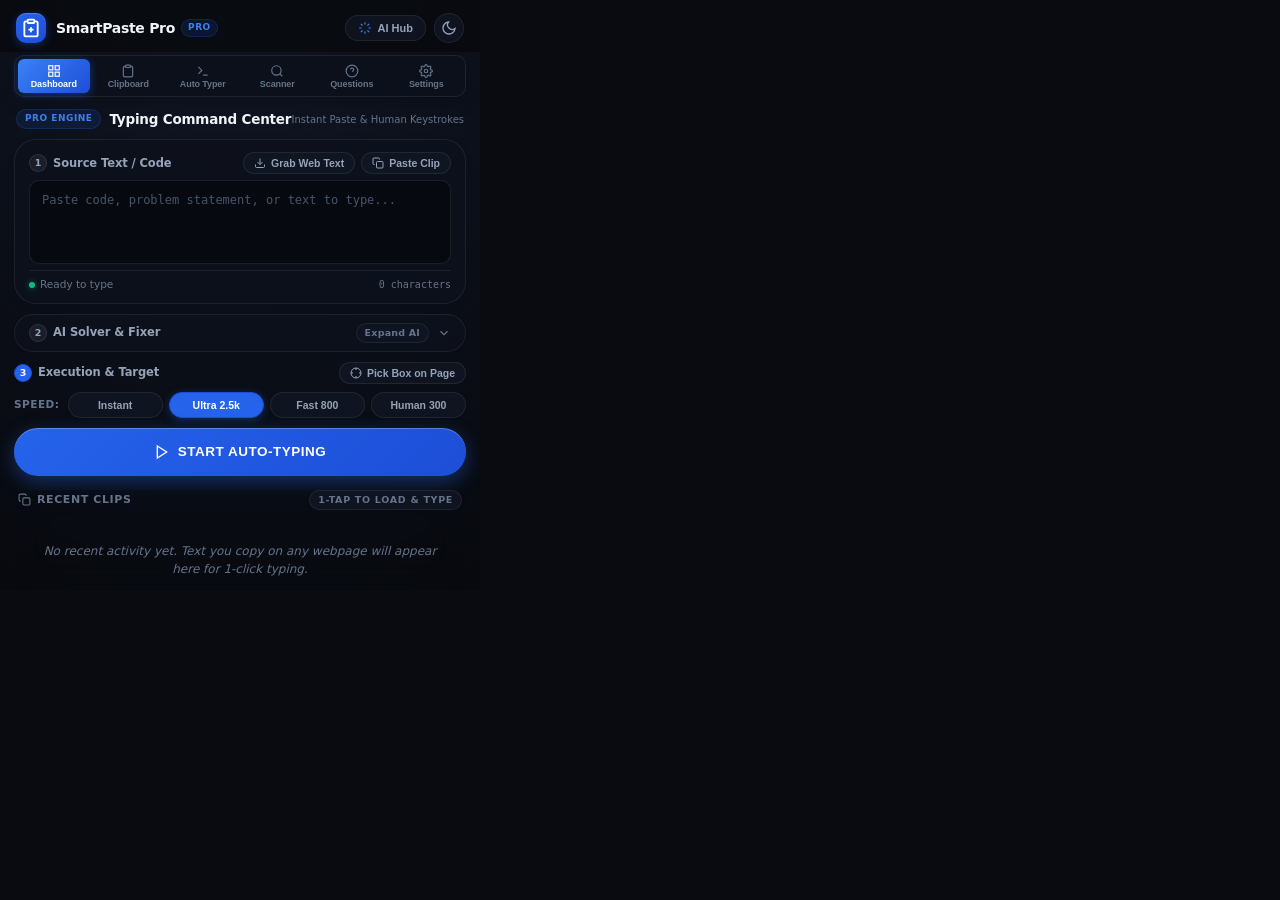
==== commit b561040c: "style(dashboard): remove outline box borders, modernize scrollbar & use floating oval capsules" ====
--- a/popup/popup.html
+++ b/popup/popup.html
@@ -203,10 +203,10 @@
             <div class="easy-speed-selector">
               <span class="easy-speed-title">Speed:</span>
               <div class="easy-speed-grid">
-                <button type="button" class="easy-speed-btn active" data-speed="2500" data-mode="character">Ultra (2500 WPM)</button>
-                <button type="button" class="easy-speed-btn" data-speed="800" data-mode="character">Fast (800 WPM)</button>
-                <button type="button" class="easy-speed-btn" data-speed="300" data-mode="character">Human (300 WPM)</button>
-                <button type="button" class="easy-speed-btn" data-speed="instant" data-mode="instant">Instant (0ms)</button>
+                <button type="button" class="easy-speed-btn" data-speed="instant" data-mode="instant">Instant</button>
+                <button type="button" class="easy-speed-btn active" data-speed="2500" data-mode="character">Ultra 2.5k</button>
+                <button type="button" class="easy-speed-btn" data-speed="800" data-mode="character">Fast 800</button>
+                <button type="button" class="easy-speed-btn" data-speed="300" data-mode="character">Human 300</button>
               </div>
             </div>
             <div class="easy-start-actions">
--- a/popup/popup.css
+++ b/popup/popup.css
@@ -404,29 +404,10 @@
   justify-content: space-between;
 }
 
-/* ─── Apple iOS / macOS Inset Grouped Settings Architecture ────────────────── */
-.settings-section-title {
-  font-size: 11px;
-  font-weight: 700;
-  text-transform: uppercase;
-  letter-spacing: 0.6px;
-  color: var(--text-muted);
-  margin: 14px 4px 6px 6px;
-}
-
-.settings-section-title:first-of-type {
-  margin-top: 4px;
-}
-
+/* ─── Settings Groups & Rows (High-End Inset Architecture) ─────────────────── */
 .settings-group {
   display: flex;
   flex-direction: column;
-  background: var(--card-bg);
-  border: 1px solid var(--card-border);
-  border-radius: 16px;
-  overflow: hidden;
-  box-shadow: 0 1px 4px rgba(0, 0, 0, 0.02);
-  margin-bottom: 12px;
 }
 
 .setting-row {
@@ -434,23 +415,17 @@
   align-items: center;
   justify-content: space-between;
   gap: 16px;
-  padding: 12px 14px;
+  padding: 10px 0;
   border-bottom: 1px solid var(--card-border);
-  transition: background var(--transition);
-}
-
-.setting-row:hover {
-  background: var(--surface-hover);
+}
+
+.setting-row:first-child {
+  padding-top: 2px;
 }
 
 .setting-row:last-child {
   border-bottom: none;
-}
-
-.setting-row--block {
-  flex-direction: column;
-  align-items: stretch;
-  gap: 12px;
+  padding-bottom: 2px;
 }
 
 .setting-info {
@@ -470,37 +445,6 @@
   color: var(--text-muted);
   margin-top: 2px;
   line-height: 1.35;
-}
-
-.settings-save-wrap {
-  margin: 16px 0 14px 0;
-}
-
-.settings-group.app-info .setting-row {
-  padding: 8px 14px;
-  font-size: 11.5px;
-}
-
-.settings-group.app-info .info-label {
-  color: var(--text-muted);
-  font-size: 11px;
-  font-weight: 500;
-}
-
-.settings-group.app-info .info-value {
-  color: var(--text);
-  font-size: 11px;
-  font-weight: 600;
-  font-family: var(--font-mono);
-}
-
-.settings-group.app-info .privacy-note {
-  font-size: 10.5px;
-  color: var(--text-muted);
-  line-height: 1.45;
-  margin: 0;
-  border-top: none;
-  padding: 2px 0;
 }
 
 /* ─── HIDE UNWANTED CLUTTER ON DASHBOARD ───────────────────────────────────── */
@@ -683,16 +627,16 @@
 .easy-step--editor-card {
   background: var(--card-bg);
   border: 1px solid var(--card-border);
-  border-radius: 20px;
+  border-radius: 22px;
   padding: 12px 14px 10px 14px;
   margin-bottom: 10px;
-  box-shadow: 0 4px 16px rgba(0, 0, 0, 0.03);
+  box-shadow: 0 2px 12px rgba(0, 0, 0, 0.03);
   transition: all var(--transition);
 }
 
 .easy-step--editor-card:focus-within {
   border-color: var(--primary);
-  box-shadow: 0 0 0 3px var(--primary-glow), 0 4px 20px rgba(37, 99, 235, 0.12);
+  box-shadow: 0 0 0 3px var(--primary-glow);
 }
 
 .easy-flow-textarea {
@@ -701,7 +645,7 @@
   max-height: 130px;
   font-size: 12.5px;
   font-family: var(--font-mono);
-  resize: none;
+  resize: none !important;
   background: transparent;
   border: none;
   padding: 6px 2px 8px 2px;
@@ -709,6 +653,25 @@
   box-sizing: border-box;
   outline: none;
   line-height: 1.5;
+  scrollbar-width: thin;
+  scrollbar-color: rgba(148, 163, 184, 0.3) transparent;
+}
+
+.easy-flow-textarea::-webkit-scrollbar {
+  width: 4px;
+}
+
+.easy-flow-textarea::-webkit-scrollbar-track {
+  background: transparent;
+}
+
+.easy-flow-textarea::-webkit-scrollbar-thumb {
+  background: rgba(148, 163, 184, 0.3);
+  border-radius: var(--radius-full);
+}
+
+.easy-flow-textarea::-webkit-resizer {
+  display: none !important;
 }
 
 .easy-flow-textarea::placeholder {
@@ -1074,15 +1037,14 @@
   transform: scale(0.97);
 }
 
-/* ─── Recent Clips & Quick Dock (Fills the Bottom Workspace) ──────────────── */
+/* ─── Recent Clips & Quick Dock (Zero Box Outline - Floating Capsules) ─────── */
 .recent-activity-card {
-  background: var(--card-bg);
-  border: 1px solid var(--card-border);
-  border-radius: 20px;
-  padding: 12px 14px;
-  margin-top: 12px;
+  background: transparent;
+  border: none;
+  box-shadow: none;
+  padding: 0;
+  margin-top: 14px;
   margin-bottom: 6px;
-  box-shadow: 0 4px 18px rgba(0, 0, 0, 0.03);
 }
 
 .recent-activity-header {
@@ -1090,8 +1052,8 @@
   align-items: center;
   justify-content: space-between;
   margin-bottom: 8px;
-  padding-bottom: 6px;
-  border-bottom: 1px solid var(--card-border);
+  padding: 0 4px;
+  border-bottom: none;
 }
 
 .recent-title-group {
@@ -1100,7 +1062,7 @@
   gap: 6px;
   font-size: 11px;
   font-weight: 700;
-  color: var(--primary);
+  color: var(--text-muted);
   text-transform: uppercase;
   letter-spacing: 0.6px;
 }
@@ -1111,7 +1073,7 @@
   color: var(--text-muted);
   background: var(--surface);
   border: 1px solid var(--card-border);
-  padding: 2px 7px;
+  padding: 2px 8px;
   border-radius: var(--radius-full);
 }
 
@@ -1126,10 +1088,11 @@
   align-items: center;
   justify-content: space-between;
   gap: 10px;
-  padding: 7px 10px;
-  background: var(--surface);
-  border: 1px solid var(--card-border);
-  border-radius: var(--radius-sm);
+  padding: 8px 14px;
+  background: var(--card-bg);
+  border: 1px solid var(--card-border);
+  border-radius: var(--radius-full);
+  box-shadow: 0 2px 8px rgba(0, 0, 0, 0.02);
   cursor: pointer;
   transition: all var(--transition);
 }
@@ -1137,7 +1100,8 @@
 .recent-clip-pill:hover {
   background: var(--surface-hover);
   border-color: var(--card-border-hover);
-  transform: translateX(2px);
+  transform: translateY(-1px);
+  box-shadow: 0 4px 14px rgba(37, 99, 235, 0.08);
 }
 
 .recent-clip-body {
@@ -2422,15 +2386,34 @@
 .warning-box {
   display: flex;
   align-items: flex-start;
-  gap: 8px;
-  padding: 8px 12px;
-  background: rgba(245, 158, 11, 0.08);
-  border: 1px solid rgba(245, 158, 11, 0.2);
+  gap: 10px;
+  padding: 10px 13px;
+  background: rgba(245, 158, 11, 0.1);
+  border: 1px solid rgba(217, 119, 6, 0.35);
+  border-left: 3.5px solid #d97706;
   border-radius: var(--radius-sm);
-  color: #f59e0b;
-  font-size: 11px;
-  line-height: 1.4;
-  margin-bottom: 10px;
+  color: #92400e;
+  font-size: 11.5px;
+  font-weight: 500;
+  line-height: 1.45;
+  margin-bottom: 12px;
+}
+
+.warning-box svg {
+  color: #d97706;
+  flex-shrink: 0;
+  margin-top: 1px;
+}
+
+[data-theme="dark"] .warning-box {
+  background: rgba(245, 158, 11, 0.12);
+  border: 1px solid rgba(245, 158, 11, 0.3);
+  border-left: 3.5px solid #f59e0b;
+  color: #fde68a;
+}
+
+[data-theme="dark"] .warning-box svg {
+  color: #fbbf24;
 }
 
 .scan-hero {
